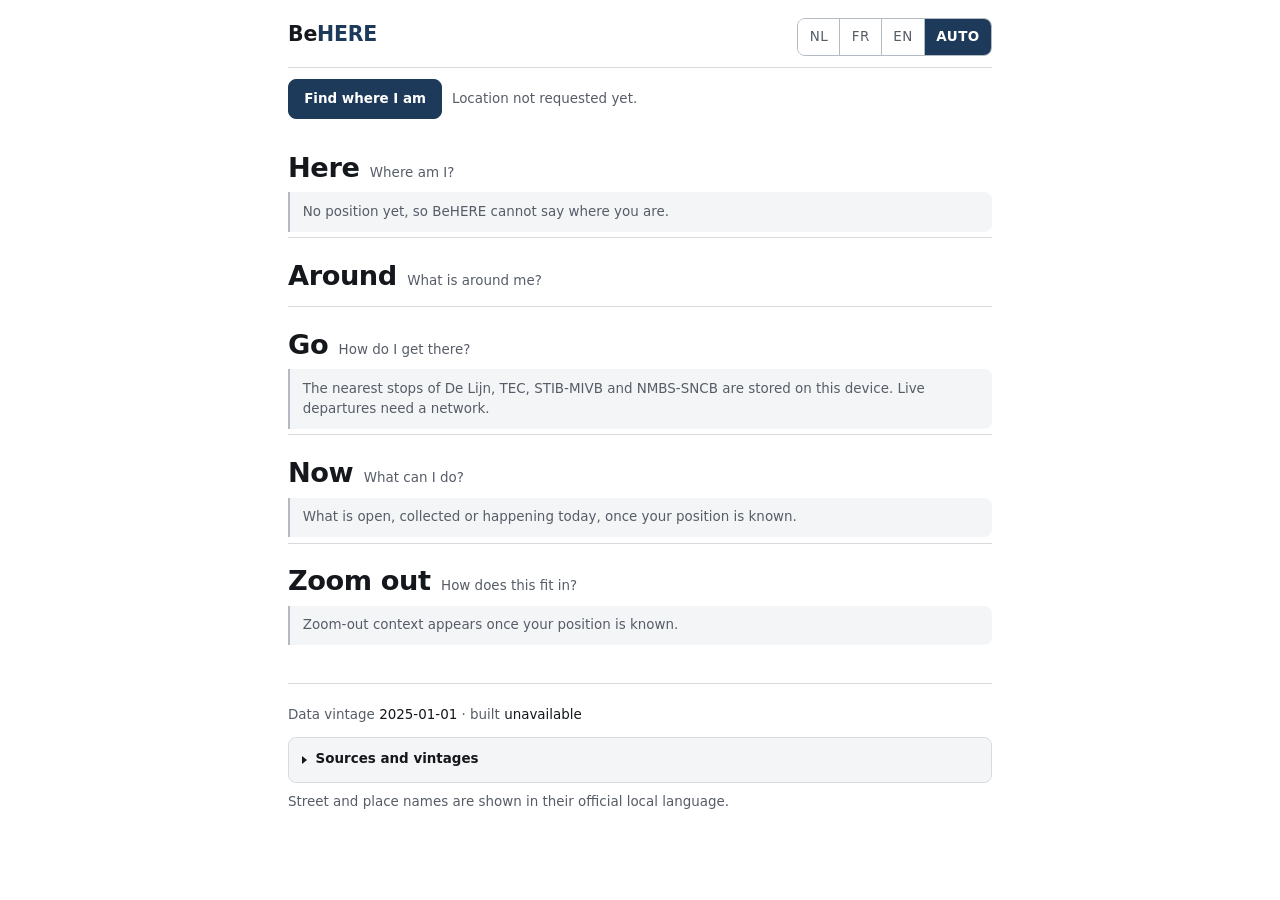
==== web/index.html @ 7c738861 "BeHERE: location-first Belgian civic and tourist PWA Static PWA for GitHub Pages at /behere/. No bac" ====
<!doctype html>
<html lang="en" data-app="behere">
<head>
<meta charset="utf-8">
<meta name="viewport" content="width=device-width,initial-scale=1,viewport-fit=cover">
<title>BeHERE</title>
<meta name="description" content="Where you are standing in Belgium: address, neighbourhood, transit and what is open now. Works offline.">

<!-- PWA head tags, from the static-pwa-ghpages template. Every path here is
     RELATIVE: the site is a project page served under /behere/, so a single
     leading slash would 404. -->

<!-- Content-Security-Policy. GitHub Pages cannot set HTTP headers, so this meta
     tag is the ONLY CSP this app will ever have. connect-src lists exactly the
     nine runtime hosts of PLAN section 3.1 / CONTRACT section 10.0 and nothing
     more; anything not on that list cannot be called, by construction.
     Note: frame-ancestors, sandbox and report-to are header-only and are
     silently ignored in a meta tag, so clickjacking protection is a known and
     accepted gap on Pages (closing it needs a fronting CDN).
     script-src is 'self' with no 'unsafe-inline', which is why the service
     worker registration lives in app/sw-register.js instead of inline here. -->
<meta http-equiv="Content-Security-Policy"
      content="default-src 'self';
               connect-src 'self'
                 https://api-management-discovery-production.azure-api.net
                 https://api.irail.be
                 https://opendata-api.statbel.fgov.be
                 https://geoservices.wallonie.be
                 https://geo.onroerenderfgoed.be
                 https://www.odwb.be
                 https://data.stad.gent
                 https://opendata.brussels.be
                 https://catalog.datastore.brussels;
               img-src 'self' data:;
               style-src 'self' 'unsafe-inline';
               script-src 'self';
               base-uri 'none';
               object-src 'none';
               form-action 'none'">

<meta name="theme-color" content="#0f1216" media="(prefers-color-scheme: dark)">
<meta name="theme-color" content="#1d3a5a">
<link rel="manifest" href="manifest.webmanifest">
<link rel="icon" href="favicon-32.png" sizes="32x32" type="image/png">
<link rel="apple-touch-icon" href="icons/apple-touch-icon.png">
<meta name="apple-mobile-web-app-capable" content="yes">
<meta name="apple-mobile-web-app-status-bar-style" content="default">
<meta name="apple-mobile-web-app-title" content="BeHERE">

<link rel="stylesheet" href="app/app.css">
<script src="app/sw-register.js" defer></script>
<script type="module" src="app/main.js"></script>
</head>

<body>

<!-- ============================================================= header -->
<header class="app-bar">
  <h1>Be<b>HERE</b></h1>
  <div class="langs" role="group" aria-label="Language">
    <button type="button" data-lang="nl" aria-pressed="false">nl</button>
    <button type="button" data-lang="fr" aria-pressed="false">fr</button>
    <button type="button" data-lang="en" aria-pressed="false">en</button>
    <button type="button" data-lang="auto" aria-pressed="true">auto</button>
  </div>
</header>

<div class="status">
  <button type="button" class="btn" id="locate" data-i18n="locate.action">Find where I am</button>
  <p id="locate-status" role="status" aria-live="polite" data-i18n="locate.idle">
    Location not requested yet.
  </p>
</div>

<p class="offline-bar" id="offline-bar" hidden data-i18n="offline.bar">
  You are offline. Everything below comes from what is stored on this device.
</p>

<p class="ios-hint" id="ios-hint" hidden data-i18n="install.ios">
  To install BeHERE on this iPhone or iPad: Share, then Add to Home Screen.
</p>

<!--
  ================================================================= bands

  FOUR BANDS STACKED ON ONE SCREEN, then a zoom-out section. No tabs, no
  dashboard, no routing (PLAN section 6, "Screen model").

  DOM CONTRACT between this shell and the band modules:

    section.band#band-<id>       [data-band] [data-state=idle|locating|ready|
                                 partial|empty|denied|error]
      header > h2#h-<id>         the band title, data-i18n="band.<id>"
      p.band-status              the question the band answers, then its status
      div.band-body              [data-role="body"] THE MOUNT POINT. The band
                                 module owns everything inside it and clears it
                                 on its first paint.
      p.src                      [data-role="src"] source and vintage line,
                                 written by main.js from web/data/meta.json
                                 via ctx.setSources() (acceptance test 8).

  A band module is mounted as mount(bodyEl, ctx) and refreshed as update(ctx).

  The copy already inside each .band-body is a PLACEHOLDER: it survives until
  that band's module paints over it, and it stays for good if the module is not
  in this build. That is why it is written out in full rather than left empty.
  First paint is never blank, and a band with no module still reads as a
  deliberate, styled panel instead of a hole in the page.
-->

<main>

  <!-- ------------------------------------------------------------ HERE -->
  <section class="band" id="band-here" data-band="here" data-state="idle"
           aria-labelledby="h-here">
    <header>
      <h2 id="h-here" data-i18n="band.here">Here</h2>
      <p class="band-status" data-i18n="band.here.q">Where am I?</p>
    </header>
    <div class="band-body" data-role="body">
      <p class="quiet" data-i18n="empty.here.idle">
        Waiting for your location. Nothing is sent anywhere: the addresses,
        neighbourhoods and municipalities of the seven pilot cities are already
        stored on this device.
      </p>
    </div>
    <p class="src" data-role="src" hidden></p>
  </section>

  <!-- ---------------------------------------------------------- AROUND -->
  <section class="band" id="band-around" data-band="around" data-state="idle"
           aria-labelledby="h-around">
    <header>
      <h2 id="h-around" data-i18n="band.around">Around</h2>
      <p class="band-status" data-i18n="band.around.q">What is around me?</p>
    </header>
    <div class="band-body" data-role="body">
      <p class="quiet" data-i18n="empty.around.idle">
        Heritage, tourism, parks, markets, recycling and charging points appear
        here, sorted by real distance, once your position is known.
      </p>
    </div>
    <p class="src" data-role="src" hidden></p>
  </section>

  <!-- -------------------------------------------------------------- GO -->
  <section class="band" id="band-go" data-band="go" data-state="idle"
           aria-labelledby="h-go">
    <header>
      <h2 id="h-go" data-i18n="band.go">Go</h2>
      <p class="band-status" data-i18n="band.go.q">How do I get there?</p>
    </header>
    <div class="band-body" data-role="body">
      <p class="quiet" data-i18n="empty.go.idle">
        The nearest stops of De Lijn, TEC, STIB-MIVB and NMBS-SNCB are stored on
        this device. Live departures need a network.
      </p>
    </div>
    <p class="src" data-role="src" hidden></p>
  </section>

  <!-- ------------------------------------------------------------- NOW -->
  <section class="band" id="band-now" data-band="now" data-state="idle"
           aria-labelledby="h-now">
    <header>
      <h2 id="h-now" data-i18n="band.now">Now</h2>
      <p class="band-status" data-i18n="band.now.q">What can I do?</p>
    </header>
    <div class="band-body" data-role="body">
      <p class="quiet" data-i18n="empty.now.idle">
        What is open, collected or happening today, once your position is known.
      </p>
    </div>
    <p class="src" data-role="src" hidden></p>
  </section>

  <!-- ------------------------------------------------------------- ZOOM
       Province and country context. Deliberately NOT a comparator: no league
       table, no ranking, no "your town versus theirs" (PLAN section 1).
       Keys on nuts3 from <nis>/meta.json, never on the municipality NIS,
       because no Statbel HVD table reaches municipality level (CONTRACT 10.3).
  -->
  <section class="band" id="band-zoom" data-band="zoom" data-state="idle"
           aria-labelledby="h-zoom">
    <header>
      <h2 id="h-zoom" data-i18n="band.zoomout">Zoom out</h2>
      <p class="band-status" data-i18n="band.zoomout.q">How does this fit in?</p>
    </header>
    <div class="band-body" data-role="body">
      <p class="quiet" data-i18n="empty.zoomout.idle">
        Context for the arrondissement and for Belgium appears here. It is
        context, never a ranking.
      </p>
    </div>
    <p class="src" data-role="src" hidden></p>
  </section>

</main>

<!-- ============================================================= footer -->
<footer class="app-foot">
  <!-- Two labelled values rather than one sentence with punctuation baked into
       the strings: "…, built" cannot be translated without also translating
       the comma, and the three languages do not put it in the same place. -->
  <p>
    <span data-i18n="foot.vintage">Data vintage</span>
    <time class="vintage" id="foot-vintage" datetime="2025-01-01">2025-01-01</time>
    ·
    <span data-i18n="foot.built">built</span>
    <span class="vintage" id="foot-built">—</span>
  </p>

  <!-- What is actually stored on this device. sw.js precaches the seven cities
       at install; this line is the honest report of whether that finished, so
       the app never promises an offline capability it does not have (PLAN
       section 11, "a cold start must work with no cache"). Hidden until the
       worker has answered, because a wrong claim is worse than no claim. -->
  <p class="quiet" id="offline-stored" hidden></p>

  <details id="sources">
    <summary>
      <span data-i18n="action.sources">Sources and vintages</span>
      <span class="count" id="sources-count"></span>
    </summary>
    <div class="disclosure-body">
      <ul id="sources-list">
        <li class="quiet" data-i18n="empty.sources">
          The source list loads with the data manifest.
        </li>
      </ul>
    </div>
  </details>

  <p class="endonym" data-i18n="flag.endonym">
    Street and place names are shown in their official local language.
  </p>
</footer>

</body>
</html>
---- web/app/app.css ----
/* BeHERE — the whole stylesheet.
 *
 * Restrained and system-native by instruction: the system font stack, no web
 * fonts, no icon font, no CDN, no framework, and no animation beyond the
 * disclosure triangle. Narrow phone first; the single breakpoint only widens
 * the measure.
 *
 * THE LOAD-BEARING IDEA
 * A city that publishes almost nothing must read as CALM, not broken.
 * Ottignies-Louvain-la-Neuve ships zero local datasets, and it is in the pilot
 * set precisely for that reason. So an absent layer is never an error state:
 * `.quiet` gets no red, no warning glyph, no dashed "missing" border. It gets
 * quiet prose on a plain tint, sized like a footnote, and it names what is not
 * published. The only colour that leaves the neutral palette is the amber of
 * `.asof` and `.offline-bar`, which mark data that is real but old. "Old" and
 * "absent" are different claims and the app must never blur them.
 *
 * VOCABULARY
 * The band modules render their own markup into their band body and emit a
 * fixed set of class names. This file styles that set. The modules own the
 * markup; the shell owns every pixel of style, and no module sets an inline
 * style attribute. Section 4 is that shared vocabulary.
 */

/* ================================================================ tokens */

:root {
  color-scheme: light dark;

  --bg: #ffffff;
  --surface: #f4f5f7;
  --surface-2: #eceef1;
  --ink: #14181d;
  --muted: #565d67;          /* 6.6:1 on --bg */
  --line: #d7dbe0;
  --line-strong: #b4bac2;
  --accent: #1d3a5a;         /* also manifest theme_color and the icon field */
  --accent-ink: #ffffff;
  --accent-weak: #e7edf5;
  --stale: #6b5a12;          /* "as of" and last-known. Never red. */
  --stale-bg: #fbf5e0;

  --radius: 8px;
  --measure: 44rem;

  --step--1: clamp(0.78rem, 0.76rem + 0.1vw, 0.84rem);
  --step-0: clamp(0.95rem, 0.92rem + 0.15vw, 1.03rem);
  --step-1: clamp(1.1rem, 1.04rem + 0.3vw, 1.28rem);
  --step-2: clamp(1.35rem, 1.22rem + 0.6vw, 1.7rem);
}

@media (prefers-color-scheme: dark) {
  :root {
    --bg: #0f1216;
    --surface: #171b21;
    --surface-2: #1e242c;
    --ink: #e7eaee;
    --muted: #a4adb8;        /* 7.4:1 on --bg */
    --line: #272d36;
    --line-strong: #3a424d;
    --accent: #7fa9d9;
    --accent-ink: #0f1216;
    --accent-weak: #182535;
    --stale: #d9c675;
    --stale-bg: #221f12;
  }
}

/* ================================================================== base */

*,
*::before,
*::after { box-sizing: border-box; }

html { -webkit-text-size-adjust: 100%; }

body {
  margin: 0;
  padding: 0 1rem 4rem;
  background: var(--bg);
  color: var(--ink);
  font-family: system-ui, -apple-system, "Segoe UI", Roboto, "Helvetica Neue",
               Arial, "Noto Sans", sans-serif;
  font-size: var(--step-0);
  line-height: 1.5;
  -webkit-font-smoothing: antialiased;
}

body > * {
  max-width: var(--measure);
  margin-inline: auto;
}

h1, h2, h3, h4 {
  line-height: 1.2;
  font-weight: 600;
  margin: 0;
}

p { margin: 0.4em 0; }

ul, ol, dl, dd { margin: 0; padding: 0; }

a {
  color: inherit;
  text-underline-offset: 0.18em;
  text-decoration-thickness: 1px;
}

a:hover { text-decoration-thickness: 2px; }

:focus-visible {
  outline: 2px solid var(--accent);
  outline-offset: 2px;
  border-radius: 3px;
}

abbr[title] { text-decoration: none; cursor: help; }

/* ================================================================ header */

.app-bar {
  display: flex;
  flex-wrap: wrap;
  align-items: baseline;
  gap: 0.5rem 0.9rem;
  padding: 1.1rem 0 0.7rem;
  border-bottom: 1px solid var(--line);
}

.app-bar h1 {
  font-size: var(--step-1);
  letter-spacing: -0.01em;
  margin-right: auto;
}

.app-bar h1 b { font-weight: 600; color: var(--accent); }

/* Language switcher: four flat buttons. NL, FR, EN and auto. DE is never
   offered here; it exists in the label resolver only. */
.langs {
  display: flex;
  border: 1px solid var(--line-strong);
  border-radius: var(--radius);
  overflow: hidden;
}

.langs button {
  min-height: 2.25rem;
  padding: 0 0.7rem;
  border: 0;
  border-left: 1px solid var(--line-strong);
  background: var(--bg);
  color: var(--muted);
  font: inherit;
  font-size: var(--step--1);
  text-transform: uppercase;
  letter-spacing: 0.04em;
  cursor: pointer;
}

.langs button:first-child { border-left: 0; }

.langs button[aria-pressed="true"] {
  background: var(--accent);
  color: var(--accent-ink);
  font-weight: 600;
}

/* ================================================================ status */

.status {
  display: flex;
  flex-wrap: wrap;
  align-items: center;
  gap: 0.6rem;
  padding: 0.7rem 0;
  font-size: var(--step--1);
  color: var(--muted);
}

.status p { margin: 0; }

.btn {
  min-height: 2.5rem;
  padding: 0 0.95rem;
  border: 1px solid var(--accent);
  border-radius: var(--radius);
  background: var(--accent);
  color: var(--accent-ink);
  font: inherit;
  font-size: var(--step--1);
  font-weight: 600;
  cursor: pointer;
}

.btn[disabled] { opacity: 0.55; cursor: default; }

.btn.secondary {
  background: transparent;
  color: var(--ink);
  border-color: var(--line-strong);
  font-weight: 500;
}

/* ================================================ 4. BAND VOCABULARY */

/* --- the band ---------------------------------------------------------- */

.band {
  display: block;
  padding: 1.35rem 0 0.35rem;
  border-top: 1px solid var(--line);
}

main > .band:first-child { border-top: 0; }

.band > header {
  display: flex;
  flex-wrap: wrap;
  align-items: baseline;
  gap: 0.3rem 0.65rem;
  margin-bottom: 0.5rem;
}

.band > header h2 {
  font-size: var(--step-2);
  letter-spacing: -0.015em;
}

/* The question the band answers, and later whatever it is doing. Same slot,
   because they are the same thing: what this band is giving you right now. */
.band-status {
  margin: 0;
  color: var(--muted);
  font-size: var(--step--1);
}

/* While a fix is resolving, dim the previous answer rather than clearing it.
   An old answer with a hint of motion beats an empty screen. */
.band[data-state="locating"] .band-body { opacity: 0.6; }

.band-body { display: block; }

/* --- the answer -------------------------------------------------------- */

/* The largest string in the band, and usually the only reason the app was
   opened: the street, the municipality, the next departure. */
.answer {
  margin: 0.15rem 0 0;
  font-size: var(--step-1);
  font-weight: 600;
  letter-spacing: -0.01em;
}

.house {
  font-variant-numeric: tabular-nums;
  margin-left: 0.1em;
}

/* A name in its own language, carrying a lang attribute. Never restyled by
   language: a Dutch street name is not a foreign word on a Dutch street. */
.name { }

.name[data-state="pending"] { color: var(--muted); }

/* Codes are data, not prose: tabular, monospace, recessed, never bold. */
.code {
  font-family: ui-monospace, SFMono-Regular, Menlo, Consolas, monospace;
  font-size: 0.92em;
  font-variant-numeric: tabular-nums;
  color: var(--muted);
}

.measure {
  font-variant-numeric: tabular-nums;
  color: var(--muted);
}

.sub {
  color: var(--muted);
  font-size: var(--step--1);
}

.sub .code { font-size: 0.95em; }

/* Key/value facts: sector, postcode, NIS, district, province, region. */
.facts {
  margin: 0.6rem 0 0;
  display: grid;
  grid-template-columns: minmax(6.5rem, auto) 1fr;
  gap: 0.25rem 0.9rem;
  font-size: var(--step--1);
}

.facts dt { color: var(--muted); }
.facts dd { margin: 0; min-width: 0; }

/* A list of things around you: stops, POI, opportunities. Label left, distance
   or time right, hairline between. */
.rows { list-style: none; margin: 0.5rem 0 0; }

.rows li {
  display: flex;
  align-items: baseline;
  gap: 0.75rem;
  padding: 0.5rem 0;
  border-top: 1px solid var(--line);
}

.rows li:first-child { border-top: 0; }
.rows .name { flex: 1 1 auto; min-width: 0; }

.rows .meta {
  flex: 0 0 auto;
  font-variant-numeric: tabular-nums;
  color: var(--muted);
  font-size: var(--step--1);
}

/* A live number, as opposed to a scheduled one. The single accent in a band. */
.rows .meta.live { color: var(--accent); font-weight: 600; }

/* --- the calm empty state --------------------------------------------- */

/* THE IMPORTANT ONE. Used for a layer that publishes nothing, for a band whose
   module is not in this build, and for a caveat. All three are ordinary
   outcomes, so all three look the same and none of them looks like a fault. */
.quiet {
  margin: 0.5rem 0 0;
  padding: 0.6rem 0.8rem;
  border-left: 2px solid var(--line-strong);
  border-radius: 0 var(--radius) var(--radius) 0;
  background: var(--surface);
  color: var(--muted);
  font-size: var(--step--1);
}

.quiet strong { color: var(--ink); font-weight: 600; }

.band[data-state="empty"] > header h2,
.band[data-state="error"] > header h2 { color: var(--muted); }

/* --- honesty about age and language ------------------------------------ */

/* Real data, but old: cached departures, last-known statistics. Amber, never
   red, and it always carries a date. */
.asof {
  margin: 0.5rem 0 0;
  padding: 0.55rem 0.8rem;
  border-left: 2px solid var(--stale);
  border-radius: 0 var(--radius) var(--radius) 0;
  background: var(--stale-bg);
  color: var(--stale);
  font-size: var(--step--1);
}

/* One note per panel: street and place names are in their official local
   language. Never one marker per street (CONTRACT 9.3): in English every one
   of Ghent's 2,637 street names falls back, and 2,637 markers would be the app
   complaining about its own policy. */
.endonym {
  margin: 0.6rem 0 0;
  color: var(--muted);
  font-size: var(--step--1);
}

/* The inline marker, only for munty, cat and ui. */
.untranslated {
  font-size: 0.7em;
  vertical-align: super;
  color: var(--muted);
  margin-left: 0.15em;
  cursor: help;
}

/* Acceptance test 8: every layer shows its source and its vintage date. */
.src {
  margin: 0.6rem 0 0;
  color: var(--muted);
  font-size: var(--step--1);
}

.src::before {
  content: "";
  display: block;
  width: 1.6rem;
  border-top: 1px solid var(--line);
  margin-bottom: 0.35rem;
}

.vintage {
  font-variant-numeric: tabular-nums;
  white-space: nowrap;
}

/* --- zoom out ---------------------------------------------------------- */

/* Province and country context. Not a comparator: no ranking, no league table,
   no "your town versus theirs" (PLAN section 1, non-goals). */
.stats {
  display: grid;
  grid-template-columns: repeat(auto-fit, minmax(8.5rem, 1fr));
  gap: 0.6rem;
  margin: 0.6rem 0 0;
  list-style: none;
}

.stats li {
  padding: 0.6rem 0.7rem;
  background: var(--surface);
  border-radius: var(--radius);
}

.stats .v {
  display: block;
  font-size: var(--step-1);
  font-weight: 600;
  font-variant-numeric: tabular-nums;
}

.stats .k { display: block; color: var(--muted); font-size: var(--step--1); }

/* A figure the vintage guard refused. It carries no .v on purpose: an em dash
   in the number slot reads as a rendering failure, while a label plus the
   reason reads as the deliberate refusal it is (PLAN acceptance test 3). */
.stats .stat--withheld {
  background: none;
  border: 1px dashed var(--line);
}

/* ============================================================ disclosure */

/* The only motion in the app: a triangle rotating 90 degrees. */
details {
  margin-top: 0.7rem;
  border: 1px solid var(--line);
  border-radius: var(--radius);
  background: var(--surface);
}

details > summary {
  list-style: none;
  display: flex;
  align-items: center;
  gap: 0.55rem;
  min-height: 2.75rem;
  padding: 0.5rem 0.8rem;
  cursor: pointer;
  font-size: var(--step--1);
  font-weight: 600;
  color: var(--ink);
}

details > summary::-webkit-details-marker { display: none; }

details > summary::before {
  content: "";
  flex: 0 0 auto;
  width: 0;
  height: 0;
  border-left: 5px solid currentColor;
  border-top: 4px solid transparent;
  border-bottom: 4px solid transparent;
  transition: transform 140ms ease;
  transform-origin: 25% 50%;
}

details[open] > summary::before { transform: rotate(90deg); }

details > summary .count {
  margin-left: auto;
  font-weight: 400;
  color: var(--muted);
  font-variant-numeric: tabular-nums;
}

.disclosure-body {
  padding: 0.7rem 0.8rem 0.8rem;
  border-top: 1px solid var(--line);
}

/* A disclosure holding a plain list, e.g. the source list or the count of
   addresses here that belong to a municipality this release does not ship. */
.disclosure-body ul { list-style: none; }
.disclosure-body li { padding: 0.3rem 0; }
.disclosure-body .quiet { margin-top: 0; }

@media (prefers-reduced-motion: reduce) {
  details > summary::before { transition: none; }
}

/* ============================================== 5. THE AROUND BAND */

/* around.js renders one <details> layer per source, each with its own source
   line and its own honest copy when it publishes nothing here. The four layer
   states are the whole point of this band: only `--failed` is a fault. */

/* Mounted inside the shell this is a <div> with no heading of its own, because
   section.band#band-around already carries the <h2>. Mounted alone it is a
   <section> and draws its own. One rule set serves both. */
.around { display: block; }
.around__title { margin: 0; font-size: var(--step-1); }

.around__head { display: flex; flex-wrap: wrap; align-items: baseline; gap: 0.3rem 0.6rem; }
.around__radius,
.around__status { margin: 0; color: var(--muted); font-size: var(--step--1); }
.around__layers { display: block; }
.around__note { margin: 0.7rem 0 0; color: var(--muted); font-size: var(--step--1); }

/* One <details> per source. The `details` rules in section 4 already give it a
   border and a marker; this only spaces the stack. */
.around-layer { margin-top: 0.45rem; }
.around-layer:first-child { margin-top: 0.2rem; }

.around-layer__summary { display: flex; align-items: center; gap: 0.55rem; }
.around-layer__name { font-weight: 600; }

.around-layer__count {
  margin-left: auto;
  font-weight: 400;
  font-variant-numeric: tabular-nums;
  color: var(--muted);
}

.around-layer__body { padding: 0.7rem 0.8rem 0.8rem; border-top: 1px solid var(--line); }

/* Published nothing here, or out of scope for this region by design. Both are
   correct answers, so both stay quiet and neither is opened by default. */
.around-layer--empty,
.around-layer--absent { background: none; }

.around-layer--empty > .around-layer__summary,
.around-layer--absent > .around-layer__summary { color: var(--muted); font-weight: 500; }

/* Could not be reached. Still not red: it is a caveat about the network, and
   the copy says which source and how old the fallback is. */
.around-layer--failed > .around-layer__summary { color: var(--stale); }

.around-layer__missing,
.around-layer__note {
  margin: 0 0 0.2rem;
  color: var(--muted);
  font-size: var(--step--1);
}

.around-list { list-style: none; margin: 0; }

/* Distance first, right-aligned and tabular, so the eye runs down one column
   of numbers in a list that is already sorted by that number. */
.around-item {
  display: flex;
  align-items: baseline;
  gap: 0.75rem;
  padding: 0.45rem 0;
  border-top: 1px solid var(--line);
}

.around-item:first-child { border-top: 0; }

.around-item__dist {
  flex: 0 0 4.25rem;
  text-align: right;
  font-variant-numeric: tabular-nums;
  color: var(--muted);
  font-size: var(--step--1);
}

.around-item__body { flex: 1 1 auto; min-width: 0; }
.around-item__name { font-weight: 500; }
.around-item__link { color: var(--accent); }

.around-item__cat,
.around-item__detail {
  display: block;
  color: var(--muted);
  font-size: var(--step--1);
}

/* "You are inside this": a heritage polygon or a protected zone containing the
   user. The one place the band earns an accent. */
.around-item__here {
  color: var(--accent);
  font-weight: 600;
  font-size: var(--step--1);
}

.around-src__name { font-weight: 500; }

.around-src {
  margin: 0.5rem 0 0;
  color: var(--muted);
  font-size: var(--step--1);
}

.around-src__vintage { font-variant-numeric: tabular-nums; white-space: nowrap; }

.around-flag {
  font-size: 0.7em;
  vertical-align: super;
  color: var(--muted);
  margin-left: 0.15em;
  cursor: help;
}

/* Brussels regional catalogue: discovery only, licence unverified, and NOT
   distance-sorted. Visually separated so it cannot be mistaken for a
   distance-ranked result list. */
.around-catalogue { margin-top: 0.7rem; padding-top: 0.6rem; border-top: 1px dashed var(--line); }
.around-catalogue__lead { margin: 0 0 0.3rem; color: var(--muted); font-size: var(--step--1); }
.around-catalogue__list { list-style: none; }
.around-catalogue__item { padding: 0.3rem 0; font-size: var(--step--1); }
.around-catalogue__name { font-weight: 500; }
.around-catalogue__date { color: var(--muted); font-variant-numeric: tabular-nums; }

/* ================================================== 6. THE GO BAND */

/* go.js groups platforms under their parent station, then lists departures.
   Times are the whole content, so every number is tabular and the live/
   scheduled distinction is carried by weight and colour, never by an icon. */

.go-stops { list-style: none; margin: 0.5rem 0 0; }

.go-stop { padding: 0.6rem 0; border-top: 1px solid var(--line); }
.go-stop:first-child { border-top: 0; }

.go-stop-head { display: flex; align-items: baseline; gap: 0.6rem; }
.go-name { font-weight: 600; flex: 1 1 auto; min-width: 0; }

.go-op {
  flex: 0 0 auto;
  font-size: var(--step--1);
  color: var(--muted);
  text-transform: uppercase;
  letter-spacing: 0.04em;
}

.go-dist {
  flex: 0 0 auto;
  font-variant-numeric: tabular-nums;
  color: var(--muted);
  font-size: var(--step--1);
}

.go-platforms { list-style: none; margin: 0.25rem 0 0; }
.go-platform { padding: 0.15rem 0; font-size: var(--step--1); color: var(--muted); }

.go-deps-wrap { margin-top: 0.35rem; }
.go-deps { list-style: none; margin: 0; }

.go-dep {
  display: flex;
  align-items: baseline;
  gap: 0.6rem;
  padding: 0.3rem 0;
  font-size: var(--step--1);
}

.go-line {
  flex: 0 0 auto;
  min-width: 2.4rem;
  padding: 0.05rem 0.35rem;
  background: var(--surface-2);
  border-radius: 4px;
  text-align: center;
  font-weight: 600;
  font-variant-numeric: tabular-nums;
}

.go-dest { flex: 1 1 auto; min-width: 0; }
.go-time { flex: 0 0 auto; font-variant-numeric: tabular-nums; font-weight: 600; }
.go-rel { flex: 0 0 auto; font-variant-numeric: tabular-nums; color: var(--muted); }

/* A real-time delay. The single accent in the band, because it is the one
   number that is not on the printed timetable. */
.go-delay { flex: 0 0 auto; color: var(--accent); font-weight: 600; font-variant-numeric: tabular-nums; }

/* Cancelled: struck through and recessed. No red, no icon; the strike is
   unambiguous and survives a colour-blind reader and a greyscale screen. */
.go-cancelled { text-decoration: line-through; color: var(--muted); }

/* Timetable shown because live departures could not be reached, with its date.
   Same amber as every other "real but old" statement in the app. */
.go-asof {
  margin: 0.4rem 0 0;
  padding: 0.5rem 0.7rem;
  border-left: 2px solid var(--stale);
  border-radius: 0 var(--radius) var(--radius) 0;
  background: var(--stale-bg);
  color: var(--stale);
  font-size: var(--step--1);
}

.go-alerts { list-style: none; margin: 0.5rem 0 0; }

.go-alert {
  margin-top: 0.35rem;
  padding: 0.5rem 0.7rem;
  border: 1px solid var(--line);
  border-radius: var(--radius);
  background: var(--surface);
  font-size: var(--step--1);
}

.go-alert-head { font-weight: 600; }
.go-alert-body { margin: 0.2rem 0 0; color: var(--muted); }

.go-note { margin: 0.5rem 0 0; color: var(--muted); font-size: var(--step--1); }

.go-src { margin: 0.6rem 0 0; color: var(--muted); font-size: var(--step--1); }

/* ================================================= 7. THE NOW BAND */

/* now.js groups by kind (markets, waste collection, this weekend) and each
   group states its own availability. Every state lives on data-*, not on a
   modifier class, so the rules below key on the attribute.

   The one colour decision worth stating: `unknown` is NOT a warning. A source
   that publishes "Samedi / 9h - 17h" as prose rather than OSM syntax has not
   failed, and the band refuses to guess an open/closed answer from it. It gets
   the muted ink of a plain fact, and only genuinely stale data gets --stale. */

.now-group { display: block; margin-top: 0.9rem; }
.now-group:first-child { margin-top: 0.2rem; }

.now-group-head {
  margin: 0 0 0.35rem;
  font-size: var(--step-0);
  font-weight: 600;
  letter-spacing: 0.01em;
}

.now-items { list-style: none; margin: 0; }

.now-item {
  display: flex;
  flex-wrap: wrap;
  align-items: baseline;
  gap: 0.2rem 0.6rem;
  padding: 0.45rem 0;
  border-top: 1px solid var(--line);
}
.now-item:first-child { border-top: 0; }

.now-when {
  flex: 0 0 auto;
  min-width: 5.5rem;
  font-variant-numeric: tabular-nums;
  font-weight: 600;
}

.now-what { flex: 1 1 12rem; min-width: 0; }

.now-where,
.now-frac {
  flex: 0 0 auto;
  color: var(--muted);
  font-size: var(--step--1);
}

/* Open, closed, or honestly unknown. */
.now-open {
  flex: 0 0 auto;
  padding: 0.05rem 0.4rem;
  border: 1px solid var(--line-strong);
  border-radius: 999px;
  font-size: var(--step--1);
  line-height: 1.5;
  white-space: nowrap;
}
.now-open[data-open="open"] {
  border-color: var(--accent);
  background: var(--accent-weak);
  color: var(--accent);
}
.now-open[data-open="closed"] { color: var(--muted); }
.now-open[data-open="unknown"] { border-style: dashed; color: var(--muted); }

/* "about", used where a rule was only partly readable. */
.now-approx { color: var(--muted); font-size: var(--step--1); }

/* The source's own words, kept verbatim, because they are the evidence for
   whatever the line above claims. Never translated, never reformatted. */
.now-raw {
  display: block;
  flex: 1 1 100%;
  margin: 0.15rem 0 0;
  color: var(--muted);
  font-size: var(--step--1);
  font-style: italic;
}

.now-note { margin: 0.35rem 0 0; }

.now-asof {
  margin: 0.5rem 0 0;
  color: var(--stale);
  font-size: var(--step--1);
}

.now-src { margin: 0.6rem 0 0; color: var(--muted); font-size: var(--step--1); }

/* A whole band that could not be answered still reads as a deliberate panel. */
.band[data-band="now"][data-state="empty"] .now-group-head { color: var(--muted); }

/* ================================================================ notices */

.offline-bar {
  margin-top: 0.6rem;
  padding: 0.55rem 0.8rem;
  border-radius: var(--radius);
  background: var(--stale-bg);
  color: var(--stale);
  font-size: var(--step--1);
}

/* Notice box: the iOS install hint (Safari has no beforeinstallprompt, so a
   hint is the only install path there) and the service-worker update prompt. */
.notice,
.ios-hint {
  margin-top: 0.8rem;
  padding: 0.6rem 0.8rem;
  border: 1px solid var(--line);
  border-radius: var(--radius);
  background: var(--accent-weak);
  font-size: var(--step--1);
}

.notice {
  display: flex;
  flex-wrap: wrap;
  align-items: center;
  gap: 0.6rem;
}

.notice p { margin: 0; flex: 1 1 12rem; }

/* ================================================================= footer */

.app-foot {
  margin-top: 2rem;
  padding-top: 1rem;
  border-top: 1px solid var(--line);
  color: var(--muted);
  font-size: var(--step--1);
}

.app-foot .vintage { color: var(--ink); }
.app-foot .name { color: var(--ink); }
.app-foot ul { list-style: none; }
.app-foot li { padding: 0.3rem 0; }

/* ================================================================ utility */

[hidden] { display: none !important; }

.visually-hidden {
  position: absolute;
  width: 1px;
  height: 1px;
  margin: -1px;
  padding: 0;
  overflow: hidden;
  clip-path: inset(50%);
  white-space: nowrap;
}

/* =========================================================== wide screens */

@media (min-width: 46rem) {
  body { padding-inline: 2rem; }
  .facts { grid-template-columns: 10rem 1fr; }
}

/* ================================ offline.html and any standalone shell page */

.standalone {
  display: grid;
  place-items: center;
  min-height: 70vh;
}

.standalone .card { max-width: 30rem; }
.standalone h1 { font-size: var(--step-2); margin-bottom: 0.4rem; }
.standalone .answer { margin-top: 1.4rem; }
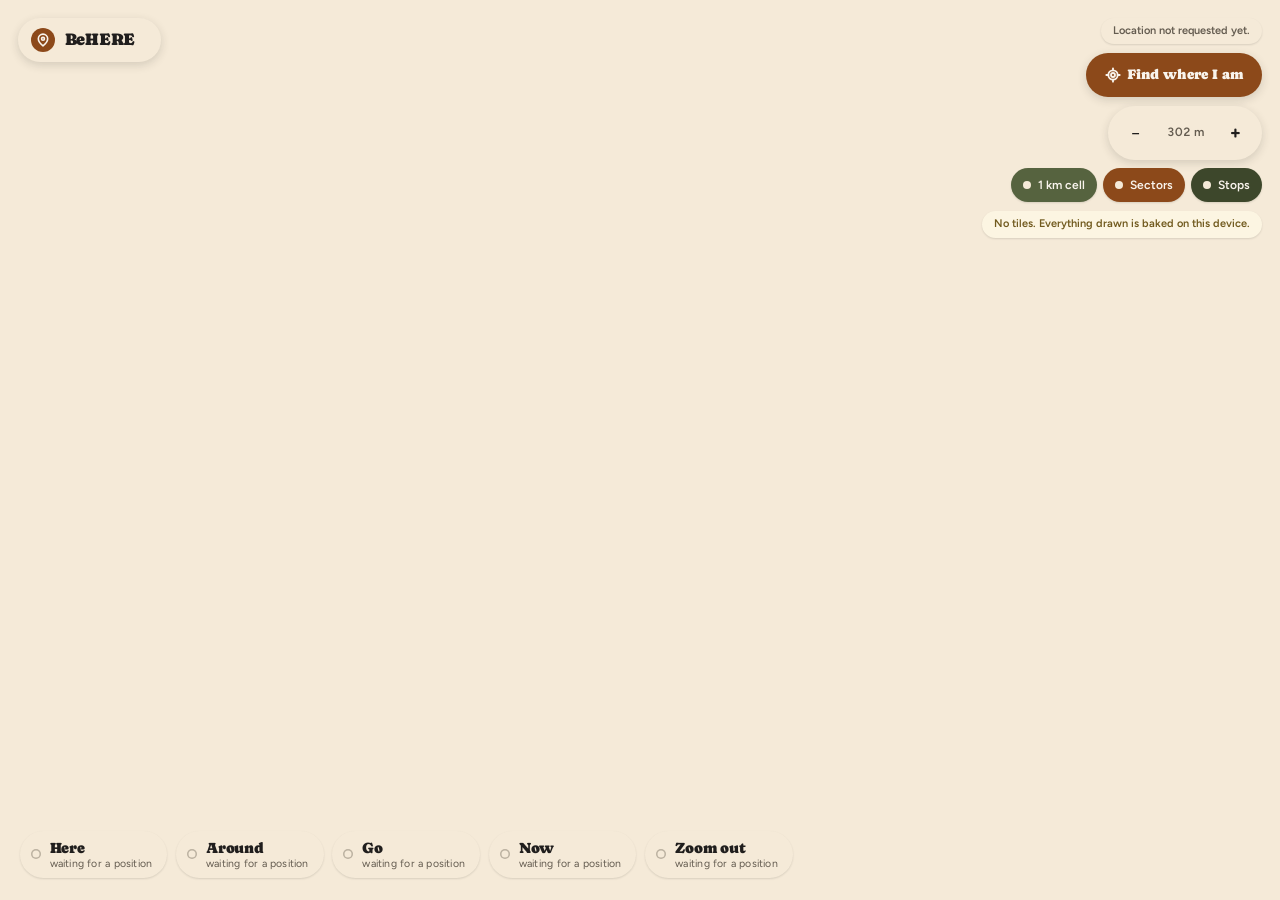
==== commit 916da119: "UI: map-first revamp on the Organic design system The app was five bands stacked down one scrolling " ====
--- a/web/index.html
+++ b/web/index.html
@@ -8,17 +8,58 @@
 
 <!-- PWA head tags, from the static-pwa-ghpages template. Every path here is
      RELATIVE: the site is a project page served under /behere/, so a single
-     leading slash would 404. -->
-
-<!-- Content-Security-Policy. GitHub Pages cannot set HTTP headers, so this meta
-     tag is the ONLY CSP this app will ever have. connect-src lists exactly the
-     nine runtime hosts of PLAN section 3.1 / CONTRACT section 10.0 and nothing
-     more; anything not on that list cannot be called, by construction.
+     leading slash would 404. That rule covers the two font preloads and the
+     stylesheet pair below as well as the icons. -->
+
+<!-- =========================================================== CSP =========
+
+     GitHub Pages cannot set HTTP headers, so this meta tag is the ONLY CSP
+     this app will ever have. It is written as an exact inventory of what the
+     code actually calls, checked in both directions:
+
+       connect-src  the nine runtime hosts of PLAN section 3.1 / CONTRACT 10.0,
+                    and nothing else. One host per fetching module:
+                      go.js     api-management-discovery-production.azure-api.net
+                                api.irail.be
+                      zoom.js   opendata-api.statbel.fgov.be
+                      around.js geoservices.wallonie.be
+                                geo.onroerenderfgoed.be
+                                catalog.datastore.brussels
+                      around.js data.stad.gent
+                      + now.js  www.odwb.be
+                                opendata.brussels.be
+                    Anything not on that list cannot be called, by construction.
+
+       img-src      'self' for the app's own PNG icons, plus exactly one
+                    third-party host: tile.openstreetmap.org, the OSM raster
+                    basemap (UI_SPEC 1.2). Tiles are <img> loads, never fetch(),
+                    which is why the host appears here and NOT in connect-src.
+                    Their attribution is visible on the page, they live in their
+                    own runtime-only service-worker cache, and they are never
+                    precached: bulk-downloading tiles breaches the OSM tile
+                    usage policy.
+                    `data:` was REMOVED: nothing in web/ uses a data URI. The
+                    icons are inline SVG built with createElementNS (icons.js),
+                    the PWA icons are real PNG files and no stylesheet carries a
+                    url(data:...). If one is ever added, add the scheme back
+                    here in the same commit or it will fail silently.
+
+       Two hosts appear in the source but need NO directive and are correctly
+       absent: www.openstreetmap.org is the attribution's <a href>, which is a
+       navigation and not a subresource, and github.com / jdelsoir.github.io
+       occur only inside go.js's IRAIL_CLIENT string, which is sent to iRail as
+       a query parameter and never requested.
+
+       font-src     deliberately absent. Caprasimo and Figtree are self-hosted
+                    woff2 under /behere/fonts/, so default-src 'self' already
+                    covers them. There is no font CDN anywhere in this app.
+
+     script-src is 'self' with no 'unsafe-inline', which is why the service
+     worker registration lives in app/sw-register.js instead of inline here.
+
      Note: frame-ancestors, sandbox and report-to are header-only and are
      silently ignored in a meta tag, so clickjacking protection is a known and
-     accepted gap on Pages (closing it needs a fronting CDN).
-     script-src is 'self' with no 'unsafe-inline', which is why the service
-     worker registration lives in app/sw-register.js instead of inline here. -->
+     accepted gap on Pages (closing it needs a fronting CDN). -->
 <meta http-equiv="Content-Security-Policy"
       content="default-src 'self';
                connect-src 'self'
@@ -31,15 +72,19 @@
                  https://data.stad.gent
                  https://opendata.brussels.be
                  https://catalog.datastore.brussels;
-               img-src 'self' data:;
+               img-src 'self' https://tile.openstreetmap.org;
                style-src 'self' 'unsafe-inline';
                script-src 'self';
                base-uri 'none';
                object-src 'none';
                form-action 'none'">
 
-<meta name="theme-color" content="#0f1216" media="(prefers-color-scheme: dark)">
-<meta name="theme-color" content="#1d3a5a">
+<!-- The Organic grounds: cream in light, the derived warm espresso in dark
+     (docs/DESIGN_TOKENS.md section 3). These must track --color-bg in
+     app/tokens.css or the browser chrome will not match the page. -->
+<meta name="theme-color" content="#241a0e" media="(prefers-color-scheme: dark)">
+<meta name="theme-color" content="#f5ead8">
+
 <link rel="manifest" href="manifest.webmanifest">
 <link rel="icon" href="favicon-32.png" sizes="32x32" type="image/png">
 <link rel="apple-touch-icon" href="icons/apple-touch-icon.png">
@@ -47,194 +92,396 @@
 <meta name="apple-mobile-web-app-status-bar-style" content="default">
 <meta name="apple-mobile-web-app-title" content="BeHERE">
 
+<!-- Self-hosted, OFL-1.1, vendored with their licence text in web/fonts/.
+     Only the two LATIN subsets are preloaded: the latin-ext twins are gated by
+     unicode-range and preloading them would add 12.6 kB of usually-unused
+     transfer to every cold start. crossorigin is required on a font preload
+     even same-origin, or the preload does not match the @font-face request. -->
+<link rel="preload" href="fonts/figtree-var-latin.woff2" as="font" type="font/woff2" crossorigin>
+<link rel="preload" href="fonts/caprasimo-400-latin.woff2" as="font" type="font/woff2" crossorigin>
+
+<!-- Three sheets, in this order, and the order is load-bearing:
+       tokens.css  the only place a colour, font, space, radius or shadow value
+                   is written down, plus the four self-hosted @font-face rules
+       app.css     the component layer, including the semantic --ink-* roles
+       map.css     the .map* selectors only. It reads app.css's semantic tokens
+                   through var() with a ramp-step fallback, so it renders
+                   correctly whether or not app.css got there first.
+     None of the three @imports anything, and none reaches a remote host. -->
+<link rel="stylesheet" href="app/tokens.css">
 <link rel="stylesheet" href="app/app.css">
+<link rel="stylesheet" href="app/map.css">
+
 <script src="app/sw-register.js" defer></script>
 <script type="module" src="app/main.js"></script>
 </head>
 
 <body>
 
-<!-- ============================================================= header -->
-<header class="app-bar">
-  <h1>Be<b>HERE</b></h1>
-  <div class="langs" role="group" aria-label="Language">
-    <button type="button" data-lang="nl" aria-pressed="false">nl</button>
-    <button type="button" data-lang="fr" aria-pressed="false">fr</button>
-    <button type="button" data-lang="en" aria-pressed="false">en</button>
-    <button type="button" data-lang="auto" aria-pressed="true">auto</button>
+<!-- Tab stop 1 (UI_SPEC 3.6). Visually hidden until :focus-visible.
+
+     It targets #dock, not #dock-panel. UI_SPEC names the panel, but the panel
+     carries `hidden` whenever no band is open, which is the state the page
+     boots in: a skip link whose target does not exist is a skip link that does
+     nothing, which is worse than no skip link at all. #dock is the <main>
+     landmark, it is always present, and the pills inside it are the bands. -->
+<a class="skip" href="#dock" data-i18n="skip.bands">Skip to the bands</a>
+
+<!--
+  ================================================================== THE MAP
+
+  Full-bleed, fixed, beneath everything, never scrolled (UI_SPEC 1).
+
+  #map ships aria-hidden="true" and NO tabindex, which is the right state for
+  the seconds before map.js loads and for the case where it never loads at all:
+  an empty box must not be announced or entered.
+
+  map.js then mounts with { keyboard: true } and takes over: it REMOVES
+  aria-hidden and makes #map a role="group" with exactly ONE tab stop, whose
+  aria-label names the keys (arrows pan, +/- zoom, Home recentres). One stop,
+  never 49: the markers stay role="presentation" spans inside aria-hidden
+  layers, and their keyboard equivalent is the Go band's ordered list. Tab is
+  never intercepted, so the map still cannot trap a keyboard, and everything it
+  draws is still text in a band (UI_SPEC 3.6).
+
+  It is deliberately EMPTY here. web/app/map.js builds all seven layers inside
+  it (.map-tiles, .map-veil, svg.map-vectors, .map-markers, .map-position) and
+  appends them in stacking order, so seeding them from this file would give the
+  page two of each. What index.html guarantees is only that the element EXISTS
+  and that it sits after the skip link: if the element is missing, map.js
+  inserts its own as the first child of <body>, which would put the map's tab
+  stop ahead of the skip link and make the skip link unreachable first.
+
+  With no map module at all this is an empty box over --color-bg, and every
+  question the map answers visually is still answered as text in a band.
+-->
+<div id="map" class="map" aria-hidden="true"></div>
+
+<!--
+  Attribution. ODbL requires it, so it is visible on every frame where a tile
+  has been drawn and it is never inside a collapsed disclosure. It sits OUTSIDE
+  #map on purpose: the link is a real tab stop and #map is aria-hidden.
+  The string is not an i18n key. Translating an attribution is how attributions
+  get lost.
+-->
+<p class="map-attrib" id="map-attrib" hidden>
+  <a href="https://www.openstreetmap.org/copyright" target="_blank" rel="noopener noreferrer">© OpenStreetMap contributors</a>
+</p>
+
+<!--
+  ========================================================== TOP-LEFT CHROME
+  The brand pill is the menu: the old <header class="app-bar"> and
+  <footer class="app-foot"> have nowhere to live on a full-bleed map, so the
+  wordmark becomes a control and the footer becomes the sheet it opens.
+  Every id main.js binds is preserved; only the container moved.
+-->
+<div class="chrome chrome--tl">
+
+  <button type="button" class="brand" id="app-menu"
+          aria-expanded="false" aria-controls="app-sheet">
+    <span class="brand__mark" data-icon="map-pin" data-icon-size="14"></span>
+    <span class="brand__word">BeHERE</span>
+    <span class="brand__place" id="brand-place"></span>
+  </button>
+
+  <div class="sheet bh-scroll" id="app-sheet" role="group"
+       aria-labelledby="app-sheet-title" hidden>
+    <h2 class="sheet__title" id="app-sheet-title">BeHERE</h2>
+
+    <!-- Native radios, no script beyond the change listener: a single-select
+         is a radio group, not four toggle buttons. This replaces the
+         aria-pressed misuse the old .langs group shipped with. "auto" stays
+         the default and stays the follow-the-ground option (test 5). -->
+    <fieldset class="field">
+      <legend data-i18n="menu.language">Interface language</legend>
+      <!-- The visible text is the language TAG, not the language name: "nl",
+           "fr" and "en" are the same in every interface language and are what
+           fits a four-option segmented control. The full endonym reaches a
+           screen reader through aria-label, written by main.js from the
+           already-shipped lang.* keys. -->
+      <div class="seg langs" role="group" aria-label="Language">
+        <label class="seg-opt"><input type="radio" name="lang" value="nl"><span>nl</span></label>
+        <label class="seg-opt"><input type="radio" name="lang" value="fr"><span>fr</span></label>
+        <label class="seg-opt"><input type="radio" name="lang" value="en"><span>en</span></label>
+        <label class="seg-opt"><input type="radio" name="lang" value="auto" checked><span>auto</span></label>
+      </div>
+      <p class="quiet sheet__note" data-i18n="lang.note">
+        Set from the municipality you are in. Your choice is remembered on this device.
+      </p>
+    </fieldset>
+
+    <!-- Two labelled values rather than one sentence with punctuation baked
+         into the strings: "…, built" cannot be translated without also
+         translating the comma, and the three languages do not put it in the
+         same place. -->
+    <p class="sheet__line">
+      <span data-i18n="foot.vintage">Data vintage</span>
+      <time class="vintage" id="foot-vintage" datetime="2025-01-01">2025-01-01</time>
+      ·
+      <span data-i18n="foot.built">built</span>
+      <span class="vintage" id="foot-built">—</span>
+    </p>
+
+    <!-- What is actually stored on this device. sw.js precaches the pilot
+         cities at install; this line is the honest report of whether that
+         finished, so the app never promises an offline capability it does not
+         have (PLAN section 11). Hidden until the worker has answered, because
+         a wrong claim is worse than no claim. -->
+    <p class="quiet" id="offline-stored" hidden></p>
+
+    <p class="quiet ios-hint" id="ios-hint" hidden data-i18n="install.ios">
+      To install BeHERE on this iPhone or iPad: Share, then Add to Home Screen.
+    </p>
+
+    <details id="sources">
+      <summary>
+        <span data-i18n="action.sources">Sources and vintages</span>
+        <span class="count" id="sources-count"></span>
+      </summary>
+      <div class="disclosure-body">
+        <ul id="sources-list">
+          <li class="quiet" data-i18n="empty.sources">
+            The source list loads with the data manifest.
+          </li>
+        </ul>
+      </div>
+    </details>
+
+    <p class="endonym" data-i18n="flag.endonym">
+      Street and place names are shown in their official local language.
+    </p>
   </div>
-</header>
-
-<div class="status">
-  <button type="button" class="btn" id="locate" data-i18n="locate.action">Find where I am</button>
-  <p id="locate-status" role="status" aria-live="polite" data-i18n="locate.idle">
-    Location not requested yet.
-  </p>
 </div>
 
-<p class="offline-bar" id="offline-bar" hidden data-i18n="offline.bar">
-  You are offline. Everything below comes from what is stored on this device.
+<!-- The offline strip. Same id, same data-i18n key, same hidden toggling from
+     main.js's wireChrome(); only its position and its fill changed. -->
+<p class="offline-bar" id="offline-bar" hidden>
+  <span class="offline-bar__mark" data-icon="wifi-off" data-icon-size="14"></span>
+  <span data-i18n="offline.bar">You are offline. Everything below comes from what is stored on this device.</span>
 </p>
 
-<p class="ios-hint" id="ios-hint" hidden data-i18n="install.ios">
-  To install BeHERE on this iPhone or iPad: Share, then Add to Home Screen.
-</p>
-
 <!--
-  ================================================================= bands
-
-  FOUR BANDS STACKED ON ONE SCREEN, then a zoom-out section. No tabs, no
-  dashboard, no routing (PLAN section 6, "Screen model").
-
-  DOM CONTRACT between this shell and the band modules:
+  ========================================================= TOP-RIGHT CHROME
+  Accuracy chip, locate, zoom, layer chips, tile note. Bottom to top in
+  importance, top to bottom on screen (UI_SPEC 3.4).
+-->
+<div class="chrome chrome--tr">
+
+  <!-- main.js writes "±12 m" here after every fix, and the locating / denied /
+       unavailable copy before one, exactly as it does today. -->
+  <p class="locate-status" id="locate-status" role="status" aria-live="polite"
+     data-i18n="locate.idle">Location not requested yet.</p>
+
+  <button type="button" class="btn btn-primary" id="locate">
+    <span class="btn__mark" data-icon="locate-fixed" data-icon-size="16"></span>
+    <span class="btn__label" data-i18n="locate.action">Find where I am</span>
+  </button>
+
+  <div class="zoomer" role="group" aria-label="Zoom">
+    <button type="button" class="btn btn-secondary btn-icon" id="zoom-out">
+      <span aria-hidden="true">−</span>
+    </button>
+    <span class="map-scale" id="map-scale"></span>
+    <button type="button" class="btn btn-secondary btn-icon" id="zoom-in">
+      <span aria-hidden="true">+</span>
+    </button>
+  </div>
+
+  <!-- The chip ink IS the map ink, so these three are a real legend: the
+       swatch you see here is the stroke you see on the ground. -->
+  <div class="chips" id="layer-chips">
+    <button type="button" class="chip" data-layer="cell" aria-pressed="true">
+      <span class="chip__swatch"></span><span data-i18n="map.layer.cell">1 km cell</span>
+    </button>
+    <button type="button" class="chip" data-layer="sector" aria-pressed="true">
+      <span class="chip__swatch"></span><span data-i18n="map.layer.sector">Sectors</span>
+    </button>
+    <button type="button" class="chip" data-layer="stops" aria-pressed="true">
+      <span class="chip__swatch"></span><span data-i18n="map.layer.stops">Stops</span>
+    </button>
+  </div>
+
+  <!-- Two states only, and the second is not an error style: "no tiles" is an
+       honest statement about what is on screen, not a fault. -->
+  <p class="tile-note" id="tile-note" data-state="off"
+     data-i18n="map.tiles.none">No tiles. Everything drawn is baked on this device.</p>
+</div>
+
+<!--
+  ==================================================================== DOCK
+
+  THE BAND CONTRACT IS UNCHANGED. main.js and every band module still query:
 
     section.band#band-<id>       [data-band] [data-state=idle|locating|ready|
                                  partial|empty|denied|error]
-      header > h2#h-<id>         the band title, data-i18n="band.<id>"
-      p.band-status              the question the band answers, then its status
       div.band-body              [data-role="body"] THE MOUNT POINT. The band
                                  module owns everything inside it and clears it
                                  on its first paint.
       p.src                      [data-role="src"] source and vintage line,
-                                 written by main.js from web/data/meta.json
-                                 via ctx.setSources() (acceptance test 8).
-
-  A band module is mounted as mount(bodyEl, ctx) and refreshed as update(ctx).
-
-  The copy already inside each .band-body is a PLACEHOLDER: it survives until
-  that band's module paints over it, and it stays for good if the module is not
-  in this build. That is why it is written out in full rather than left empty.
-  First paint is never blank, and a band with no module still reads as a
-  deliberate, styled panel instead of a hole in the page.
+                                 written by main.js from web/data/meta.json via
+                                 ctx.setSources() (acceptance test 8).
+
+  What changed is only where those five sections live and who prints their
+  title. All five stay mounted inside #dock-panel PERMANENTLY: expanding does
+  not mount and collapsing does not unmount, only `hidden` moves. That is what
+  keeps app.bands, BAND_ADAPTER, setSources() and the go/now root:"section"
+  adapters working exactly as written, and what keeps a band's in-flight fetch
+  from being thrown away every time the reader glances at another band.
+
+  The per-section <header><h2> is gone: the single visible title is
+  .panel-title, written by main.js when a band opens. around.js already detects
+  the headerless case and main.js already passes chrome:false, so no band
+  module changes.
+
+  The copy inside each .band-body is a PLACEHOLDER: it survives until that
+  band's module paints over it, and it stays for good if the module is not in
+  this build. First paint is never blank, and a band with no module still reads
+  as a deliberate panel instead of a hole.
+
+  <main> rather than <div>: these five bands are the document's main content,
+  and app/sw-register.js anchors its update notice to querySelector("main").
 -->
-
-<main>
-
-  <!-- ------------------------------------------------------------ HERE -->
-  <section class="band" id="band-here" data-band="here" data-state="idle"
-           aria-labelledby="h-here">
-    <header>
-      <h2 id="h-here" data-i18n="band.here">Here</h2>
-      <p class="band-status" data-i18n="band.here.q">Where am I?</p>
+<main class="dock" id="dock" tabindex="-1">
+
+  <div class="dock-panel" id="dock-panel" hidden>
+    <header class="panel-head">
+      <div class="panel-head__text">
+        <p class="panel-kicker" id="panel-kicker"></p>
+        <h2 class="panel-title" id="panel-title"></h2>
+      </div>
+      <button type="button" class="btn btn-secondary btn-icon panel-close"
+              id="panel-close" data-icon="x" data-icon-size="16"></button>
     </header>
-    <div class="band-body" data-role="body">
-      <p class="quiet" data-i18n="empty.here.idle">
-        Waiting for your location. Nothing is sent anywhere: the addresses,
-        neighbourhoods and municipalities of the seven pilot cities are already
-        stored on this device.
-      </p>
+
+    <div class="panel-body bh-scroll" id="panel-body">
+
+      <!-- ---------------------------------------------------------- HERE -->
+      <section class="band" id="band-here" data-band="here" data-state="idle"
+               tabindex="-1" aria-labelledby="panel-title">
+        <div class="band-body" data-role="body">
+          <p class="quiet" data-i18n="empty.here.idle">
+            Waiting for your location. Nothing is sent anywhere: the addresses,
+            neighbourhoods and municipalities of the seven pilot cities are
+            already stored on this device.
+          </p>
+        </div>
+        <p class="src" data-role="src" hidden></p>
+      </section>
+
+      <!-- -------------------------------------------------------- AROUND -->
+      <section class="band" id="band-around" data-band="around" data-state="idle"
+               tabindex="-1" aria-labelledby="panel-title" hidden>
+        <div class="band-body" data-role="body">
+          <p class="quiet" data-i18n="empty.around.idle">
+            Heritage, tourism, parks, markets, recycling and charging points appear
+            here, sorted by real distance, once your position is known.
+          </p>
+        </div>
+        <p class="src" data-role="src" hidden></p>
+      </section>
+
+      <!-- ------------------------------------------------------------ GO -->
+      <section class="band" id="band-go" data-band="go" data-state="idle"
+               tabindex="-1" aria-labelledby="panel-title" hidden>
+        <div class="band-body" data-role="body">
+          <p class="quiet" data-i18n="empty.go.idle">
+            The nearest stops of De Lijn, TEC, STIB-MIVB and NMBS-SNCB are stored on
+            this device. Live departures need a network.
+          </p>
+        </div>
+        <p class="src" data-role="src" hidden></p>
+      </section>
+
+      <!-- ----------------------------------------------------------- NOW -->
+      <section class="band" id="band-now" data-band="now" data-state="idle"
+               tabindex="-1" aria-labelledby="panel-title" hidden>
+        <div class="band-body" data-role="body">
+          <p class="quiet" data-i18n="empty.now.idle">
+            What is open, collected or happening today, once your position is known.
+          </p>
+        </div>
+        <p class="src" data-role="src" hidden></p>
+      </section>
+
+      <!-- ----------------------------------------------------------- ZOOM
+           Province and country context. Deliberately NOT a comparator: no
+           league table, no ranking, no "your town versus theirs" (PLAN
+           section 1). Keys on nuts3 from <nis>/meta.json, never on the
+           municipality NIS, because no Statbel HVD table reaches municipality
+           level (CONTRACT 10.3). -->
+      <section class="band" id="band-zoom" data-band="zoom" data-state="idle"
+               tabindex="-1" aria-labelledby="panel-title" hidden>
+        <div class="band-body" data-role="body">
+          <p class="quiet" data-i18n="empty.zoomout.idle">
+            Context for the arrondissement and for Belgium appears here. It is
+            context, never a ranking.
+          </p>
+        </div>
+        <p class="src" data-role="src" hidden></p>
+      </section>
+
     </div>
-    <p class="src" data-role="src" hidden></p>
-  </section>
-
-  <!-- ---------------------------------------------------------- AROUND -->
-  <section class="band" id="band-around" data-band="around" data-state="idle"
-           aria-labelledby="h-around">
-    <header>
-      <h2 id="h-around" data-i18n="band.around">Around</h2>
-      <p class="band-status" data-i18n="band.around.q">What is around me?</p>
-    </header>
-    <div class="band-body" data-role="body">
-      <p class="quiet" data-i18n="empty.around.idle">
-        Heritage, tourism, parks, markets, recycling and charging points appear
-        here, sorted by real distance, once your position is known.
-      </p>
-    </div>
-    <p class="src" data-role="src" hidden></p>
-  </section>
-
-  <!-- -------------------------------------------------------------- GO -->
-  <section class="band" id="band-go" data-band="go" data-state="idle"
-           aria-labelledby="h-go">
-    <header>
-      <h2 id="h-go" data-i18n="band.go">Go</h2>
-      <p class="band-status" data-i18n="band.go.q">How do I get there?</p>
-    </header>
-    <div class="band-body" data-role="body">
-      <p class="quiet" data-i18n="empty.go.idle">
-        The nearest stops of De Lijn, TEC, STIB-MIVB and NMBS-SNCB are stored on
-        this device. Live departures need a network.
-      </p>
-    </div>
-    <p class="src" data-role="src" hidden></p>
-  </section>
-
-  <!-- ------------------------------------------------------------- NOW -->
-  <section class="band" id="band-now" data-band="now" data-state="idle"
-           aria-labelledby="h-now">
-    <header>
-      <h2 id="h-now" data-i18n="band.now">Now</h2>
-      <p class="band-status" data-i18n="band.now.q">What can I do?</p>
-    </header>
-    <div class="band-body" data-role="body">
-      <p class="quiet" data-i18n="empty.now.idle">
-        What is open, collected or happening today, once your position is known.
-      </p>
-    </div>
-    <p class="src" data-role="src" hidden></p>
-  </section>
-
-  <!-- ------------------------------------------------------------- ZOOM
-       Province and country context. Deliberately NOT a comparator: no league
-       table, no ranking, no "your town versus theirs" (PLAN section 1).
-       Keys on nuts3 from <nis>/meta.json, never on the municipality NIS,
-       because no Statbel HVD table reaches municipality level (CONTRACT 10.3).
-  -->
-  <section class="band" id="band-zoom" data-band="zoom" data-state="idle"
-           aria-labelledby="h-zoom">
-    <header>
-      <h2 id="h-zoom" data-i18n="band.zoomout">Zoom out</h2>
-      <p class="band-status" data-i18n="band.zoomout.q">How does this fit in?</p>
-    </header>
-    <div class="band-body" data-role="body">
-      <p class="quiet" data-i18n="empty.zoomout.idle">
-        Context for the arrondissement and for Belgium appears here. It is
-        context, never a ranking.
-      </p>
-    </div>
-    <p class="src" data-role="src" hidden></p>
-  </section>
-
+  </div>
+
+  <!-- Five disclosures, ONE tab stop, roving tabindex (UI_SPEC 3.6). This is
+       the disclosure pattern rather than the tabs pattern because "no panel at
+       all" is a real state here and the tabs pattern has no name for it. The
+       state dot is reinforcement only: the same fact is in .pill__count as
+       words, so the signal survives a monochrome rendering. -->
+  <div class="dock-pills" id="dock-pills" role="group" aria-label="Bands">
+
+    <button type="button" class="pill" id="pill-here"
+            data-band="here" aria-expanded="false" aria-controls="band-here">
+      <span class="pill__state" data-state="idle"></span>
+      <span class="pill__text">
+        <span class="pill__label" data-i18n="band.here">Here</span>
+        <span class="pill__count"></span>
+      </span>
+    </button>
+
+    <button type="button" class="pill" id="pill-around"
+            data-band="around" aria-expanded="false" aria-controls="band-around" tabindex="-1">
+      <span class="pill__state" data-state="idle"></span>
+      <span class="pill__text">
+        <span class="pill__label" data-i18n="band.around">Around</span>
+        <span class="pill__count"></span>
+      </span>
+    </button>
+
+    <button type="button" class="pill" id="pill-go"
+            data-band="go" aria-expanded="false" aria-controls="band-go" tabindex="-1">
+      <span class="pill__state" data-state="idle"></span>
+      <span class="pill__text">
+        <span class="pill__label" data-i18n="band.go">Go</span>
+        <span class="pill__count"></span>
+      </span>
+    </button>
+
+    <button type="button" class="pill" id="pill-now"
+            data-band="now" aria-expanded="false" aria-controls="band-now" tabindex="-1">
+      <span class="pill__state" data-state="idle"></span>
+      <span class="pill__text">
+        <span class="pill__label" data-i18n="band.now">Now</span>
+        <span class="pill__count"></span>
+      </span>
+    </button>
+
+    <button type="button" class="pill" id="pill-zoom"
+            data-band="zoom" aria-expanded="false" aria-controls="band-zoom" tabindex="-1">
+      <span class="pill__state" data-state="idle"></span>
+      <span class="pill__text">
+        <span class="pill__label" data-i18n="band.zoomout">Zoom out</span>
+        <span class="pill__count"></span>
+      </span>
+    </button>
+
+  </div>
 </main>
 
-<!-- ============================================================= footer -->
-<footer class="app-foot">
-  <!-- Two labelled values rather than one sentence with punctuation baked into
-       the strings: "…, built" cannot be translated without also translating
-       the comma, and the three languages do not put it in the same place. -->
-  <p>
-    <span data-i18n="foot.vintage">Data vintage</span>
-    <time class="vintage" id="foot-vintage" datetime="2025-01-01">2025-01-01</time>
-    ·
-    <span data-i18n="foot.built">built</span>
-    <span class="vintage" id="foot-built">—</span>
-  </p>
-
-  <!-- What is actually stored on this device. sw.js precaches the seven cities
-       at install; this line is the honest report of whether that finished, so
-       the app never promises an offline capability it does not have (PLAN
-       section 11, "a cold start must work with no cache"). Hidden until the
-       worker has answered, because a wrong claim is worse than no claim. -->
-  <p class="quiet" id="offline-stored" hidden></p>
-
-  <details id="sources">
-    <summary>
-      <span data-i18n="action.sources">Sources and vintages</span>
-      <span class="count" id="sources-count"></span>
-    </summary>
-    <div class="disclosure-body">
-      <ul id="sources-list">
-        <li class="quiet" data-i18n="empty.sources">
-          The source list loads with the data manifest.
-        </li>
-      </ul>
-    </div>
-  </details>
-
-  <p class="endonym" data-i18n="flag.endonym">
-    Street and place names are shown in their official local language.
-  </p>
-</footer>
+<!-- The map's only announcement channel. One polite status, written by
+     main.js after a scale or centre change, because #map itself is
+     aria-hidden and a screen-reader user must lose nothing. -->
+<p class="map-status sr-only" id="map-status" role="status" aria-live="polite"></p>
 
 </body>
 </html>
--- a/web/app/tokens.css
+++ b/web/app/tokens.css
@@ -0,0 +1,433 @@
+/* BeHERE design tokens. The Organic design system, ported.
+ *
+ * This file is the ONLY place a colour, font, space, radius or shadow value is
+ * written down. app/app.css and every band module read them through var().
+ * If you are about to type a hex or a px into app.css, the value belongs here
+ * instead, or it already does.
+ *
+ * SOURCE
+ *   design/prototype/_ds/organic-42764194-de70-4e49-b9b1-f2c1b5c3cc65/styles.css
+ *   design/prototype/_ds/organic-42764194-de70-4e49-b9b1-f2c1b5c3cc65/readme.md
+ *   Every Organic token name is reproduced EXACTLY so the two files can be
+ *   diffed against each other and can never quietly drift. Additions BeHERE
+ *   needs and Organic does not have are grouped separately and labelled.
+ *   Deviations from Organic are listed in docs/DESIGN_TOKENS.md section 6 and
+ *   marked DEVIATION at the point of use below.
+ *
+ * DEPENDENCIES: none. No @import, no CDN, no font service, no build step.
+ * The fonts are self-hosted woff2 under /behere/fonts/ and are reached with a
+ * relative URL, because the site is a GitHub Pages project page served from
+ * /behere/ and a leading slash would 404 (same rule as web/index.html).
+ *
+ * THEMES
+ *   The complete light palette is defined on bare :root. The dark block
+ *   redefines ONLY the tokens whose value changes; every ramp step, space,
+ *   radius and font token is shared. The dark ground is a deep warm brown
+ *   derived from the ramps, never a grey: see docs/DESIGN_TOKENS.md section 3.
+ *
+ * CONTRAST
+ *   Every text-on-ground pair in both themes is measured and tabulated in
+ *   docs/DESIGN_TOKENS.md section 5. Nothing that carries body text is below
+ *   4.5:1. Two tokens (--color-accent, --color-accent-2) are brand hues that
+ *   do not reach 3:1 on --color-surface; their permitted use is constrained in
+ *   the comment beside them and they never carry text.
+ */
+
+/* ==================================================================== fonts */
+
+/* Caprasimo and Figtree are both SIL Open Font License 1.1, so vendoring the
+ * woff2 into a public repo is clean provided the licence ships with them:
+ *   web/fonts/OFL-Caprasimo.txt
+ *   web/fonts/OFL-Figtree.txt
+ * font-display: swap, never `block`, since an offline-first app must never hold
+ * text invisible waiting on a font it may not have. The fallback stacks below
+ * are humanist sans faces close to Figtree in width and x-height, so the swap
+ * reflows a line, not a layout.
+ *
+ * Files another agent vendors, exactly these names, under web/fonts/:
+ *   caprasimo-400-latin.woff2       caprasimo-400-latin-ext.woff2
+ *   figtree-var-latin.woff2         figtree-var-latin-ext.woff2
+ * Figtree is the variable face (wght 300-900) so one file covers 400/500/600/
+ * 700 and no synthetic bolding occurs. Caprasimo has a single weight, 400.
+ * Figtree ships no italic here; `.now-raw` gets a synthetic oblique, which is
+ * correct for one italic line of quoted source prose.
+ */
+
+@font-face {
+  font-family: "Caprasimo";
+  font-style: normal;
+  font-weight: 400;
+  font-display: swap;
+  src: url("../fonts/caprasimo-400-latin.woff2") format("woff2");
+  unicode-range: U+0000-00FF, U+0131, U+0152-0153, U+02BB-02BC, U+02C6, U+02DA,
+                 U+02DC, U+0304, U+0308, U+0329, U+2000-206F, U+20AC, U+2122,
+                 U+2191, U+2193, U+2212, U+2215, U+FEFF, U+FFFD;
+}
+
+@font-face {
+  font-family: "Caprasimo";
+  font-style: normal;
+  font-weight: 400;
+  font-display: swap;
+  src: url("../fonts/caprasimo-400-latin-ext.woff2") format("woff2");
+  unicode-range: U+0100-02BA, U+02BD-02C5, U+02C7-02CC, U+02CE-02D7,
+                 U+02DD-02FF, U+0304, U+0308, U+0329, U+1D00-1DBF, U+1E00-1E9F,
+                 U+1EF2-1EFF, U+2020, U+20A0-20AB, U+20AD-20C0, U+2113,
+                 U+2C60-2C7F, U+A720-A7FF;
+}
+
+@font-face {
+  font-family: "Figtree";
+  font-style: normal;
+  font-weight: 300 900;
+  font-display: swap;
+  src: url("../fonts/figtree-var-latin.woff2") format("woff2");
+  unicode-range: U+0000-00FF, U+0131, U+0152-0153, U+02BB-02BC, U+02C6, U+02DA,
+                 U+02DC, U+0304, U+0308, U+0329, U+2000-206F, U+20AC, U+2122,
+                 U+2191, U+2193, U+2212, U+2215, U+FEFF, U+FFFD;
+}
+
+@font-face {
+  font-family: "Figtree";
+  font-style: normal;
+  font-weight: 300 900;
+  font-display: swap;
+  src: url("../fonts/figtree-var-latin-ext.woff2") format("woff2");
+  unicode-range: U+0100-02BA, U+02BD-02C5, U+02C7-02CC, U+02CE-02D7,
+                 U+02DD-02FF, U+0304, U+0308, U+0329, U+1D00-1DBF, U+1E00-1E9F,
+                 U+1EF2-1EFF, U+2020, U+20A0-20AB, U+20AD-20C0, U+2113,
+                 U+2C60-2C7F, U+A720-A7FF;
+}
+
+/* =========================================================== light: Organic */
+
+:root {
+  color-scheme: light dark;
+
+  /* --- roles, verbatim from Organic ------------------------------------ */
+  --color-bg: #f5ead8;
+  --color-surface: #ebddc5;
+  --color-text: #201e1d;
+
+  /* The brand hues. DECORATIVE ONLY: large shapes, the "you are here" pin,
+     illustration, the washed map ground. They reach 3.03:1 and 3.14:1 on
+     --color-bg but only 2.69:1 and 2.79:1 on --color-surface, so they must
+     never be the sole carrier of meaning on a surface and must never carry
+     text. Text and chrome use --color-accent-ink / --color-accent-2-ink. */
+  --color-accent: #c67139;
+  --color-accent-2: #7a8a5e;
+
+  /* DEVIATION: Organic writes this as color-mix(in srgb, #201e1d 16%,
+     transparent). Same rendered value, expressed as rgba() so the sheet has no
+     modern-CSS cliff and so the dark block can restate it from the cream ink
+     rather than re-mixing a hard-coded hex. */
+  --color-divider: rgba(32, 30, 29, 0.16);
+
+  /* Tonal ramps, generated in OKLCH on one shared lightness scale, so the
+     same step of any role matches the others in visual value. These are
+     ABSOLUTE: they do NOT invert in dark mode. Dark mode picks different
+     steps, it does not renumber them. */
+  --color-neutral-100: #f9f4ed;
+  --color-neutral-200: #eee7db;
+  --color-neutral-300: #dcd3c4;
+  --color-neutral-400: #c0b6a5;
+  --color-neutral-500: #a19786;
+  --color-neutral-600: #82796a;
+  --color-neutral-700: #645c50;
+  --color-neutral-800: #474238;
+  --color-neutral-900: #2e2b25;
+
+  --color-accent-100: #fff2eb;
+  --color-accent-200: #ffe1d0;
+  --color-accent-300: #ffc6a5;
+  --color-accent-400: #f6a06b;
+  --color-accent-500: #d67f48;
+  --color-accent-600: #b2622d;
+  --color-accent-700: #8c491a;
+  --color-accent-800: #643312;
+  --color-accent-900: #402310;
+
+  --color-accent-2-100: #f0fae1;
+  --color-accent-2-200: #e1eecc;
+  --color-accent-2-300: #ccdbb2;
+  --color-accent-2-400: #aebf92;
+  --color-accent-2-500: #8fa073;
+  --color-accent-2-600: #728157;
+  --color-accent-2-700: #56633f;
+  --color-accent-2-800: #3d472b;
+  --color-accent-2-900: #272e1b;
+
+  /* The sage ramp ALONE runs one step past each end. Nothing else needs it,
+     and the "same step of any role has the same visual weight" invariant is
+     untouched because no rule ever pairs a 050/950 with another role's.
+     WHY only sage: --ink-stops starts one step deeper than --ink-cell and
+     --ink-sector (accent-2-800, not -700) because it must clear 8.27:1 on the
+     marker pill. So the toggled-on stops chip spends 800 on its base and 900
+     on its hover, and the Organic rule "a hover tint and a pressed state one
+     step further along the ramp" has nowhere left to go. Same story mirrored
+     in dark, where --ink-stops is accent-2-200 and its hover is accent-2-100.
+
+     Derived on the ramp's own shared OKLCH lightness scale, by the same move
+     tokens.css already used to reach the dark ground from accent-900:
+     one step further (dL -0.065 at the deep end, +0.027 at the compressed
+     light end) with the chroma tapered to 0.80, exactly as that derivation
+     tapers it.
+       900 L .2885 C .0342 H 124.9  ->  950 L .2240 C .0288 H 126.4
+       100 L .9710 C .0345 H 124.9  ->  050 L .9917 C .0229 H 120.2
+     The 050 hue reads 120 rather than 125 because sRGB's green primary clips
+     at that lightness; it is the nearest in-gamut point on the line, and it is
+     a near-white with a sage cast, which is what it is for. Both carry
+     --color-on-accent far above 4.5:1 (15.58:1 and 16.76:1). */
+  --color-accent-2-050: #faffee;
+  --color-accent-2-950: #181e0f;
+
+  /* --- type, verbatim from Organic ------------------------------------- */
+  /* DEVIATION: the fallback list after the first family is lengthened from
+     `system-ui, sans-serif` so a phone without the woff2 still lands on a
+     humanist sans of similar width instead of Times. The first family, which
+     is what the design actually specifies, is unchanged. */
+  --font-heading: "Caprasimo", "Figtree", system-ui, -apple-system, "Segoe UI",
+                  Roboto, "Helvetica Neue", Arial, sans-serif;
+  --font-heading-weight: 400;
+  --font-body: "Figtree", system-ui, -apple-system, "Segoe UI", Roboto,
+               "Helvetica Neue", Arial, "Noto Sans", sans-serif;
+
+  /* --- space, verbatim from Organic (4px grid at density 1.10) ---------- */
+  --space-1: 4.4px;
+  --space-2: 8.8px;
+  --space-3: 13.2px;
+  --space-4: 17.6px;
+  --space-6: 26.4px;
+  --space-8: 35.2px;
+
+  /* --- radius, verbatim from Organic ----------------------------------- */
+  --radius-sm: 8px;
+  --radius-md: 16px;
+  --radius-lg: 28px;
+
+  /* --- elevation, verbatim from Organic --------------------------------
+     Soft ink-tinted shadows on the light ground. DEVIATION: expressed as
+     rgba() rather than color-mix(in srgb, #2e2b25 N%, transparent); identical
+     rendered value, no modern-CSS dependency. */
+  --shadow-sm: 0 1px 2px rgba(46, 43, 37, 0.14);
+  --shadow-md: 0 3px 10px rgba(46, 43, 37, 0.16);
+  --shadow-lg: 0 12px 32px rgba(46, 43, 37, 0.22);
+
+  /* ================================================ BeHERE additions ====
+     Everything below this line is NOT in Organic. It is derived from the
+     ramps above and exists because BeHERE has to say things Organic never
+     had to say: that a figure is real but old, that a layer published
+     nothing, that a departure is live rather than printed. Each one names a
+     ramp step in its comment so the derivation is auditable. */
+
+  /* Secondary ink. Organic uses color-mix(--color-text 55%) for .text-muted,
+     which lands at 4.2:1 on --color-bg (under 4.5:1), and BeHERE sets real
+     body copy in this colour (source lines, distances, the quiet empty-state
+     prose). So muted ink is a ramp step instead: --color-neutral-700. */
+  --color-muted: #645c50;                 /* neutral-700  5.53:1 on bg */
+
+  /* Accent that is allowed to carry text and chrome. Organic's own rule:
+     "for paragraph-size text in the accent use a deep ramp step
+     (--color-accent-700 on this ground)". Links, ghost buttons, the focus
+     ring, live departure times and icon strokes all use this, NOT
+     --color-accent. */
+  --color-accent-ink: #8c491a;            /* accent-700    5.72:1 on bg */
+  --color-accent-2-ink: #56633f;          /* accent-2-700  5.43:1 on bg */
+
+  /* Solid accent fills that carry a label: the primary button, a toggled-on
+     layer chip, the pressed segment. --color-accent itself is too light to
+     put 14px text on (3.03:1 with the cream), so the fill is the deep step
+     and the label is neutral-100. */
+  --color-accent-solid: #8c491a;          /* accent-700 */
+  --color-accent-solid-hover: #643312;    /* accent-800, one step past base */
+  --color-accent-solid-active: #402310;   /* accent-900 */
+  --color-accent-2-solid: #56633f;        /* accent-2-700 */
+  --color-on-accent: #f9f4ed;             /* neutral-100  6.22:1 on the fill */
+
+  /* Control boundaries that must be seen: the language switcher frame, the
+     open/closed pill, the left rule on a quiet block. Clears 3:1 on BOTH
+     grounds in BOTH themes at the same value, which is why the dark block
+     does not restate it. --color-divider stays for decorative row rules. */
+  --color-divider-strong: #82796a;        /* neutral-600  3.61:1 on bg */
+
+  /* Real, but old. Cached departures, last-known statistics. Never red, and
+     it always carries a date beside it. Hue 88 in OKLCH is the midpoint of
+     the terracotta (51.6) and sage (124.6) hues, so this third voice is as
+     far from both accents as the palette allows while staying warm. Built on
+     the same shared lightness scale: 700 for ink, 100 for the fill. */
+  --color-stale: #715a1e;                 /* stale-700  6.06:1 on stale-bg */
+  --color-stale-bg: #fcf5e2;              /* stale-100 */
+
+  /* Tinted chips. Organic's .tag-* pairs, lifted into tokens so the component
+     layer never has to branch on the theme: in dark the fill and the ink swap
+     ends of the ramp. Used by .tag, .go-line, .now-open and the band kickers. */
+  --color-tag-accent-bg: #fff2eb;         /* accent-100 */
+  --color-tag-accent-ink: #643312;        /* accent-800    9.46:1 */
+  --color-tag-accent-2-bg: #f0fae1;       /* accent-2-100 */
+  --color-tag-accent-2-ink: #3d472b;      /* accent-2-800  9.12:1 */
+  --color-tag-neutral-bg: #f9f4ed;        /* neutral-100 */
+  --color-tag-neutral-ink: #474238;       /* neutral-800   9.12:1 */
+
+  /* The dialog backdrop and any full-screen veil over the map. Organic's
+     dialog-backdrop is neutral-900 at 50%; this is that value as rgba(). */
+  --color-scrim: rgba(46, 43, 37, 0.5);
+
+  /* Codes are data, not prose: NIS numbers, postcodes, GTFS stop ids. Organic
+     has no monospace role; this is the system stack, which ships everywhere
+     and costs no bytes. */
+  --font-mono: ui-monospace, SFMono-Regular, Menlo, Consolas,
+               "Liberation Mono", monospace;
+
+  /* Organic's type sizes, lifted out of its component layer into tokens so
+     the two sheets cannot drift. Values are Organic's, unchanged. */
+  --text-2xs: 10px;    /* card kicker */
+  --text-xs: 11px;     /* card meta, tag, table head, figcaption */
+  --text-label: 12px;  /* field label */
+  --text-sm: 13px;     /* card body, segmented option, h6 */
+  --text-ui: 14px;     /* button, input, table cell, nav link */
+  --text-body: 15px;   /* body */
+  --text-lg: 17px;     /* card title */
+  --text-h6: 13px;
+  --text-h5: 16px;
+  --text-h4: 20px;
+  --text-h3: 25px;
+  --text-h2: 32px;
+  --text-h1: 42px;
+
+  /* The one fluid size. The answer line is the largest string in the app and
+     the only reason it was opened, a street name. At Organic's fixed 42px a
+     long Belgian street name overflows a 320px phone, so this size alone
+     scales, landing on --text-h1 at 560px and above. */
+  --text-display: clamp(27px, 4.6vw + 12px, 42px);
+
+  --leading-body: 1.55;
+  --leading-heading: 1.12;
+  --tracking-heading: -0.015em;
+  --tracking-caps: 0.08em;
+
+  /* Pills. Organic hard-codes 999px in its rounded-frame block; named here so
+     app.css never types the number. */
+  --radius-pill: 999px;
+
+  /* One step past --space-8, same 4.4px grid (48 x 1.10). A full-screen map
+     needs a gutter larger than Organic's densest step. */
+  --space-12: 52.8px;
+
+  /* Safe-area insets, for map chrome in a standalone PWA on a notched phone.
+     Requires <meta name="viewport" content="... viewport-fit=cover"> in the
+     shell; without it these resolve to 0px and nothing breaks. */
+  --inset-top: env(safe-area-inset-top, 0px);
+  --inset-right: env(safe-area-inset-right, 0px);
+  --inset-bottom: env(safe-area-inset-bottom, 0px);
+  --inset-left: env(safe-area-inset-left, 0px);
+
+  /* How the OSM raster tiles are washed so they sit UNDER the warm palette
+     instead of fighting it. Organic's .washed idea, applied to the basemap.
+     Apply to the tile layer only, never to the vector overlays or the labels.
+     Never invert(): an inverted basemap is a colour negative of somebody
+     else's cartography, not a dark map, and it is a different-looking
+     derivative work.
+
+     ONE NAME FOR ONE FACT. This token used to be called --map-tile-filter here
+     while app.css defined a DIFFERENT --tile-filter and map.css read
+     `var(--tile-filter, var(--map-tile-filter))`. Three names, two values, and
+     whichever won was decided by stylesheet order rather than by anyone.
+
+     The value below is app.css's, not this file's previous one, and the extra
+     opacity(0.94) is why: the effective composite alpha over the ground is
+     --tile-alpha x 0.94 = 0.583, and every stroke contrast ratio in UI_SPEC 7.3
+     was measured against the fills that composite produces. The lighter hand
+     this file used to carry (saturate .68 / contrast .9 / brightness 1.06, no
+     opacity term) would move all of them. Load-bearing numbers, not taste.
+
+     --tile-alpha lives here too, for the same reason: map.css and app.css both
+     read it and neither should own it. */
+  --tile-filter: saturate(0.6) contrast(0.85) brightness(1.1) opacity(0.94);
+  --tile-alpha: 0.62;
+}
+
+/* ============================================================= warm dark ==
+ * Only the tokens whose value changes. The ramps, the fonts, the spaces, the
+ * radii, --color-divider-strong and the type scale are all shared.
+ *
+ * THE GROUND IS BROWN, NOT GREY, AND THAT IS THE POINT.
+ * Organic's readme: "Do not desaturate the palette into greys, warmth is the
+ * point." The obvious dark ground would be --color-text #201e1d, but that is
+ * an achromatic near-black: OKLCH C = 0.0036. --color-neutral-900 #2e2b25 is
+ * barely better at C = 0.0115. So the ground is the neutral and accent ramps
+ * folded together and carried one step further down:
+ *   neutral-900 (L .290 C .012 H 85) mixed 50/50 in OKLCH with
+ *   accent-900   (L .290 C .054 H 52)  ->  L .290 C .033 H 68
+ *   carried one ramp step darker (dL -.065, chroma tapered)  ->  #241a0e
+ * That is L .2265, C .0265, H 70.9, SEVEN times the chroma of #201e1d at the
+ * same lightness, and it reads as espresso rather than charcoal.
+ * --color-surface is one notch up the same line (#2f2419, L .270), so a card
+ * is lighter than the page in dark exactly as it is darker than the page in
+ * light. And the ink is the light theme's own ground, #f5ead8: the palette
+ * turns over rather than being replaced.
+ */
+
+@media (prefers-color-scheme: dark) {
+  :root {
+    --color-bg: #241a0e;
+    --color-surface: #2f2419;
+    --color-text: #f5ead8;               /* the light theme's ground, 14.35:1 */
+
+    /* Brand hues move up the ramp by the same amount the ground moved down.
+       Unlike the light theme these DO clear 3:1 on both grounds (5.69 and
+       6.06), but keep using the -ink tokens for text so the rule is one rule
+       in both themes. */
+    --color-accent: #d67f48;             /* accent-500 */
+    --color-accent-2: #8fa073;           /* accent-2-500 */
+
+    --color-divider: rgba(245, 234, 216, 0.16);   /* the cream ink at 16% */
+
+    --color-muted: #c0b6a5;              /* neutral-400  8.52:1 on bg */
+    --color-accent-ink: #f6a06b;         /* accent-400   8.27:1 on bg */
+    --color-accent-2-ink: #aebf92;       /* accent-2-400 8.68:1 on bg */
+
+    --color-accent-solid: #d67f48;       /* accent-500 */
+    --color-accent-solid-hover: #f6a06b; /* accent-400, one step past base */
+    --color-accent-solid-active: #ffc6a5;/* accent-300 */
+    --color-accent-2-solid: #8fa073;     /* accent-2-500 */
+    --color-on-accent: #241a0e;          /* the ground   5.69:1 on the fill */
+
+    --color-stale: #d0b46f;              /* stale-400  7.03:1 on stale-bg */
+    --color-stale-bg: #342a0f;           /* stale-900 */
+
+    --color-tag-accent-bg: #402310;      /* accent-900 */
+    --color-tag-accent-ink: #ffc6a5;     /* accent-300    9.46:1 */
+    --color-tag-accent-2-bg: #272e1b;    /* accent-2-900 */
+    --color-tag-accent-2-ink: #ccdbb2;   /* accent-2-300  9.61:1 */
+    --color-tag-neutral-bg: #2e2b25;     /* neutral-900 */
+    --color-tag-neutral-ink: #dcd3c4;    /* neutral-300   9.51:1 */
+
+    --color-scrim: rgba(14, 9, 4, 0.66);
+
+    /* Organic's own note: on a dark ground elevation is "a hairline edge plus
+       ambient darkness". So each step is a 1px warm-cream ring under a soft
+       warm-black cast, rather than the light theme's ink-tinted drop. */
+    --shadow-sm: 0 0 0 1px rgba(245, 234, 216, 0.06),
+                 0 1px 2px rgba(9, 5, 2, 0.55);
+    --shadow-md: 0 0 0 1px rgba(245, 234, 216, 0.07),
+                 0 3px 10px rgba(9, 5, 2, 0.6);
+    --shadow-lg: 0 0 0 1px rgba(245, 234, 216, 0.09),
+                 0 12px 32px rgba(9, 5, 2, 0.7);
+
+    /* Darken and warm the basemap so it sits under the palette. No invert. */
+    --tile-filter: saturate(0.55) contrast(1.05) brightness(0.55) opacity(0.94);
+  }
+}
+
+/* ======================================================== the ground itself
+ * The only rule in this file. The page must paint its own background from a
+ * token, or a transparent body borrows whatever is behind it and the dark
+ * theme shows through as white. Everything else (every component, every band)
+ * belongs in app/app.css.
+ */
+
+body {
+  background: var(--color-bg);
+  color: var(--color-text);
+  font-family: var(--font-body);
+}
--- a/web/app/app.css
+++ b/web/app/app.css
@@ -1,358 +1,1634 @@
-/* BeHERE — the whole stylesheet.
+/* BeHERE — the component layer.
  *
- * Restrained and system-native by instruction: the system font stack, no web
- * fonts, no icon font, no CDN, no framework, and no animation beyond the
- * disclosure triangle. Narrow phone first; the single breakpoint only widens
- * the measure.
+ * app/tokens.css is loaded FIRST and is the only place a colour, font, space,
+ * radius or shadow value is written down. This file consumes those variables
+ * and adds nothing but composition. There is no hex, no font name and no
+ * remote URL below this comment.
  *
- * THE LOAD-BEARING IDEA
- * A city that publishes almost nothing must read as CALM, not broken.
- * Ottignies-Louvain-la-Neuve ships zero local datasets, and it is in the pilot
- * set precisely for that reason. So an absent layer is never an error state:
- * `.quiet` gets no red, no warning glyph, no dashed "missing" border. It gets
- * quiet prose on a plain tint, sized like a footnote, and it names what is not
- * published. The only colour that leaves the neutral palette is the amber of
- * `.asof` and `.offline-bar`, which mark data that is real but old. "Old" and
- * "absent" are different claims and the app must never blur them.
+ * AUTHORITIES
+ *   docs/UI_SPEC.md      appearance and interaction (sections cited inline)
+ *   docs/CONTRACT.md     outranks UI_SPEC on anything to do with bytes
+ *   the Organic guide    warm, rounded, left-aligned, generous air
  *
- * VOCABULARY
+ * DEPENDENCIES: none. No @import, no CDN, no bundler, no framework.
+ *
+ * THE LOAD-BEARING IDEA, carried over from the first release and now the
+ * Phase 5 exit criterion: a municipality that publishes almost nothing must
+ * read as CALM, not broken. Mont-Saint-Guibert and Ottignies-Louvain-la-Neuve
+ * ship close to zero local datasets and are in the pilot set for exactly that
+ * reason. So this sheet distinguishes THREE situations that all look like
+ * "nothing here" and are not the same claim:
+ *
+ *   published nothing here      quiet tone, hollow state dot   not a fault
+ *   out of scope by design      quiet tone, hollow state dot   not a fault
+ *   could not be reached        warn tone,  hollow state dot   a fault
+ *
+ * Only the third gets the warm amber of --color-stale. "Old" and "absent" and
+ * "unreachable" are three different sentences and the colour must never blur
+ * them. See section 12 and UI_SPEC 2.5.
+ *
+ * WHAT THE MODULES OWN
  * The band modules render their own markup into their band body and emit a
- * fixed set of class names. This file styles that set. The modules own the
- * markup; the shell owns every pixel of style, and no module sets an inline
- * style attribute. Section 4 is that shared vocabulary.
+ * fixed vocabulary of class names. This file styles that vocabulary. No module
+ * sets an inline style attribute; the map's vector fills and strokes are CSS
+ * properties here, not SVG presentation attributes there.
+ *
+ * CONTENTS
+ *    1  semantic layer (light)
+ *    2  semantic layer (warm dark)
+ *    3  reset, base type, focus
+ *    4  utilities
+ *    5  Organic components: .btn .tag .card .field .input .seg .washed .elev-*
+ *    6  the map surface and its seven layers
+ *    7  attribution, scale, tile note
+ *    8  chrome clusters: brand, sheet, locate, zoom, layer chips, offline bar
+ *    9  the dock: pills, panel
+ *   10  the band shell
+ *   11  the band vocabulary
+ *   12  the calm empty states
+ *   13  around / go / now specifics
+ *   14  narrow and wide, and what collapses first
+ *   15  motion, contrast and forced colours
+ *   16  standalone shell pages (offline.html, 404.html)
  */
 
-/* ================================================================ tokens */
+/* ==================================================================== 1 ===
+   THE SEMANTIC LAYER
+
+   UI_SPEC section 5.1. The prototype writes ramp steps straight into inline
+   styles, which cannot survive a dark theme because the same step lands on the
+   wrong side of the ground. So the ramps get a thin layer of roles here.
+
+   No new colour is invented. Every value is either a ramp step from tokens.css
+   or an alias of a role token tokens.css already carries. Where tokens.css
+   already names the role, this file ALIASES it rather than restating the hex,
+   so the dark flip is written once, in tokens.css, and cannot drift.
+   ======================================================================== */
 
 :root {
-  color-scheme: light dark;
-
-  --bg: #ffffff;
-  --surface: #f4f5f7;
-  --surface-2: #eceef1;
-  --ink: #14181d;
-  --muted: #565d67;          /* 6.6:1 on --bg */
-  --line: #d7dbe0;
-  --line-strong: #b4bac2;
-  --accent: #1d3a5a;         /* also manifest theme_color and the icon field */
-  --accent-ink: #ffffff;
-  --accent-weak: #e7edf5;
-  --stale: #6b5a12;          /* "as of" and last-known. Never red. */
-  --stale-bg: #fbf5e0;
-
-  --radius: 8px;
-  --measure: 44rem;
-
-  --step--1: clamp(0.78rem, 0.76rem + 0.1vw, 0.84rem);
-  --step-0: clamp(0.95rem, 0.92rem + 0.15vw, 1.03rem);
-  --step-1: clamp(1.1rem, 1.04rem + 0.3vw, 1.28rem);
-  --step-2: clamp(1.35rem, 1.22rem + 0.6vw, 1.7rem);
-}
+  /* --- ink ------------------------------------------------------------- */
+  --ink: var(--color-text);
+  --ink-muted: var(--color-muted);              /* neutral-700  5.53:1 on bg */
+  --ink-accent: var(--color-accent-ink);        /* accent-700   5.72:1 on bg */
+  /* The sage as text. Exposed for the band modules and for any later component
+     that needs the second voice in prose; the components below reach it
+     through the .tag-accent-2 pair instead, which is the same ramp with a
+     matched fill. */
+  --ink-accent-2: var(--color-accent-2-ink);    /* accent-2-700 5.43:1 on bg */
+
+  /* NON-TEXT ONLY. 3.61:1 in the light theme, which is enough for the hollow
+     state dot's ring and a dashed border and is NOT enough for body copy.
+     UI_SPEC 5.1 and 7.4 row F4. Never set this as `color`. */
+  --ink-quiet: var(--color-neutral-600);
+
+  /* --- tinted blocks ---------------------------------------------------- */
+  --fill-quiet: var(--color-neutral-200);
+  --ink-on-quiet: var(--color-neutral-800);     /* 8.12:1 on --fill-quiet */
+
+  /* Real, but OLD. Cached departures, a last-known statistic, the offline bar.
+     Never red, and it always carries a date beside it.
+
+     DEVIATION from UI_SPEC 5.1, deliberate and narrow: the spec table names
+     accent-200 / accent-900 for this pair, written before tokens.css existed.
+     tokens.css then introduced --color-stale / --color-stale-bg specifically
+     for this role, at OKLCH hue 88, the midpoint between the terracotta and
+     the sage, so that "old" is a third voice rather than a shade of the brand
+     accent. Binding warn to the accent ramp would make "old" look like "live",
+     and the live departure time is the one place the accent is earned. The
+     token NAMES stay as the spec wrote them so band agents target the same
+     things; only the value behind them moves. Measured 6.06:1 light,
+     7.03:1 dark (docs/DESIGN_TOKENS.md section 5). */
+  --fill-warn: var(--color-stale-bg);
+  --ink-on-warn: var(--color-stale);
+
+  /* Soft accent washes: the ghost button's hover, the selected item card. */
+  --fill-accent-soft: var(--color-accent-100);
+  --fill-accent-softer: var(--color-accent-200);
+
+  /* --- surfaces --------------------------------------------------------- */
+  --fill-card: var(--color-surface);
+  --fill-card-selected: var(--fill-accent-soft);
+
+  /* --- solid accent ------------------------------------------------------
+     Any solid accent surface that carries a cream label or a cream glyph uses
+     this, never --color-accent, which is 3.03:1 with the cream and is
+     decorative only. UI_SPEC 3.4 and 7.4 row F1. */
+  --fill-accent-solid: var(--color-accent-solid);
+  --fill-accent-solid-hover: var(--color-accent-solid-hover);
+  --fill-accent-solid-active: var(--color-accent-solid-active);
+  --ink-on-accent-solid: var(--color-on-accent);
+
+  /* The secondary label on a solid accent fill: the expanded pill's count.
+     UI_SPEC 7.4 row F3 forbids dimming it with opacity (that lands at 4.63:1),
+     so it is a real token. 6.21:1 light, 4.77:1 dark. */
+  --ink-on-accent-solid-soft: var(--color-accent-100);
+
+  /* --- neutral interaction tints -----------------------------------------
+     The Organic rule is a themed :hover tint and a pressed state one step
+     further along the ramp, never a browser default. */
+  --fill-hover: var(--color-neutral-200);
+  --fill-active: var(--color-neutral-300);
+
+  /* --- the focus ring ----------------------------------------------------
+     DEVIATION from the Organic default `2px solid var(--color-accent)`, which
+     measures 3.03:1 on the cream ground and collapses to 1.31:1 where a ring
+     lands beside the map. UI_SPEC 7.4 row F13 replaces it with the deep step
+     at three pixels: 5.72:1 on cream, 4.37:1 at worst over any washed tile,
+     8.27:1 dark. Three pixels rather than two because Organic's radii are
+     large and a 2px ring on a 999px pill reads thin. The offset is Organic's,
+     unchanged. */
+  --focus-ring: var(--color-accent-ink);
+  --focus-ring-width: 3px;
+  --focus-ring-offset: 2px;
+
+  /* --- map inks ----------------------------------------------------------
+     The chip swatch you see in the legend IS the stroke you see on the ground:
+     one token per layer, used in both places. Promoted one ramp step darker
+     than the prototype because over the washed tile fills the 600 steps fall
+     to 2.70-2.88:1, under the 3:1 SC 1.4.11 asks of a meaningful graphic.
+     UI_SPEC 7.3 and 7.4 rows F10 to F12. */
+  --ink-cell: var(--color-accent-2-700);        /* 4.15:1 worst washed tile */
+  --ink-sector: var(--color-accent-700);        /* 4.37:1 worst washed tile */
+  --ink-stops: var(--color-accent-2-800);       /* 8.27:1 on the marker pill */
+
+  /* The toggled-on chip's interaction ramp. Organic: a hover tint and a
+     pressed state one step further along the ramp, never a browser default.
+     Base is the layer ink itself, so the legend still equals the stroke; hover
+     is one step, pressed is two. These are chip decoration only, never map
+     strokes. --ink-stops starts a step deeper than the other two, which is why
+     the sage ramp carries a 950/050 step (see tokens.css). */
+  --ink-cell-hover: var(--color-accent-2-800);
+  --ink-sector-hover: var(--color-accent-800);
+  --ink-stops-hover: var(--color-accent-2-900);
+
+  --ink-cell-active: var(--color-accent-2-900);
+  --ink-sector-active: var(--color-accent-900);
+  --ink-stops-active: var(--color-accent-2-950);
+
+  /* --- the raster underlay -----------------------------------------------
+     The light value is byte-identical to Organic's own .washed filter, which
+     is what .washed below reads. Effective composite alpha over the ground is
+     0.62 x 0.94 = 0.583, and every stroke ratio in UI_SPEC 7.3 is measured
+     against the fills that composite produces, so these four functions and
+     this alpha are load-bearing numbers, not taste.
+
+     --tile-filter and --tile-alpha NOW LIVE IN tokens.css, which is where a
+     value written down once belongs. They used to be defined here while
+     tokens.css defined a differently-valued --map-tile-filter and map.css read
+     both through a fallback chain; the composite above is the one that
+     survived, because UI_SPEC 7.3's ratios are measured against it. */
+
+  /* --- type sizes UI_SPEC 5.4 requires and tokens.css does not carry ------
+     The prototype's sizes are unrounded because they are already tuned against
+     the 1.10x density baked into --space-*. Seven of them fall between the
+     --text-* steps. They are named here rather than typed into twenty rules;
+     the tokens agent can absorb them wholesale. */
+  --text-title: 26px;      /* .panel-title */
+  --text-answer: 22px;     /* .answer, the largest string in a band */
+  --text-fact: 14.5px;     /* .facts dd */
+  --text-item: 13.5px;     /* dense list rows: departures, platforms */
+  --text-marker: 12.5px;   /* .map-marker__label */
+  --text-src: 11.5px;      /* .src, .endonym, distances */
+  --text-count: 10.5px;    /* .pill__count */
+
+  /* --- motion ------------------------------------------------------------ */
+  --motion-panel: 240ms;
+  --motion-fast: 150ms;
+  --motion-tick: 140ms;
+  --ease-panel: cubic-bezier(0.2, 0.8, 0.25, 1);
+
+  /* --- geometry the dock publishes ---------------------------------------
+     dock.js writes the measured height of .dock onto the ROOT element from a
+     ResizeObserver. It is declared here so calc() never sees an empty value on
+     the first frame, and it must be written to document.documentElement, not
+     to .dock, because .map-attrib sits outside the dock and reads it too. */
+  --dock-height: 0px;
+
+  /* The panel column on a wide screen. Organic is left-aligned and asymmetric
+     on purpose: past 1024px the extra width becomes map, never a wider column
+     of text. */
+  --panel-width: 452px;
+}
+
+/* ==================================================================== 2 ===
+   THE WARM DARK VARIANT
+
+   Complete, not an afterthought: every surface, border, shadow and map ink has
+   a dark value. tokens.css already flips --color-bg, --color-surface,
+   --color-text, --shadow-*, --color-divider and every role token this file
+   aliases, so only the tokens derived from ABSOLUTE ramp steps are restated.
+   The ramps do not invert; the dark theme picks different steps.
+
+   The mechanism is tokens.css's mechanism, one media query on :root, so the
+   app has exactly one way of choosing a theme. There is no toggle: the app
+   follows the system, as it does today (UI_SPEC 5.2).
+   ======================================================================== */
 
 @media (prefers-color-scheme: dark) {
   :root {
-    --bg: #0f1216;
-    --surface: #171b21;
-    --surface-2: #1e242c;
-    --ink: #e7eaee;
-    --muted: #a4adb8;        /* 7.4:1 on --bg */
-    --line: #272d36;
-    --line-strong: #3a424d;
-    --accent: #7fa9d9;
-    --accent-ink: #0f1216;
-    --accent-weak: #182535;
-    --stale: #d9c675;
-    --stale-bg: #221f12;
+    --ink-quiet: var(--color-neutral-400);      /* 8.52:1 on the dark ground */
+
+    --fill-quiet: var(--color-neutral-800);
+    --ink-on-quiet: var(--color-neutral-200);   /* 8.12:1 on --fill-quiet */
+
+    --fill-accent-soft: var(--color-accent-900);
+    --fill-accent-softer: var(--color-accent-800);
+
+    --ink-on-accent-solid-soft: var(--color-accent-900);   /* 4.77:1 */
+
+    --fill-hover: var(--color-neutral-800);
+    --fill-active: var(--color-neutral-700);
+
+    --ink-cell: var(--color-accent-2-300);      /* 5.71:1 worst dark tile */
+    --ink-sector: var(--color-accent-300);      /* 5.53:1 worst dark tile */
+    --ink-stops: var(--color-accent-2-200);     /* 6.89:1 worst dark tile */
+
+    --ink-cell-hover: var(--color-accent-2-200);
+    --ink-sector-hover: var(--color-accent-200);
+    --ink-stops-hover: var(--color-accent-2-100);
+
+    /* Dark runs the same two steps, upward: on this ground "further along the
+       ramp" is lighter, as --color-accent-solid-hover/-active already are. */
+    --ink-cell-active: var(--color-accent-2-100);
+    --ink-sector-active: var(--color-accent-100);
+    --ink-stops-active: var(--color-accent-2-050);
+
+    /* Darken and warm the basemap so it sinks under the palette. Never
+       invert(): an inverted basemap is a colour negative of somebody else's
+       cartography, not a dark map, and it reads badly. */
+    /* --tile-filter's dark value moved to tokens.css with the light one. */
   }
 }
 
-/* ================================================================== base */
+/* ==================================================================== 3 ===
+   RESET, BASE TYPE, FOCUS
+   ======================================================================== */
 
 *,
 *::before,
 *::after { box-sizing: border-box; }
 
-html { -webkit-text-size-adjust: 100%; }
+html {
+  -webkit-text-size-adjust: 100%;
+  height: 100%;
+}
 
 body {
   margin: 0;
-  padding: 0 1rem 4rem;
-  background: var(--bg);
+  min-height: 100%;
+  font-size: var(--text-body);
+  line-height: var(--leading-body);
+  font-weight: 400;
+  -webkit-font-smoothing: antialiased;
+  text-rendering: optimizeLegibility;
+}
+
+/* On the app page the map IS the page: fixed, full bleed, never scrolled, so
+   the document scrolls in neither axis and every scroll happens inside a
+   named, bounded container. This is scoped to the page that has a map, so
+   offline.html and 404.html keep an ordinary scrolling document and cannot
+   strand their own content below the fold. If :has() is unavailable the app
+   page simply scrolls, which is the harmless direction to fail in. */
+body:has(.map) {
+  height: 100%;
+  overflow: hidden;
+  overscroll-behavior: none;
+}
+
+h1, h2, h3, h4, h5, h6 {
+  font-family: var(--font-heading);
+  font-weight: var(--font-heading-weight);
+  line-height: var(--leading-heading);
+  letter-spacing: var(--tracking-heading);
+  margin: 0 0 var(--space-2);
+}
+
+h1 { font-size: var(--text-h1); }
+h2 { font-size: var(--text-h2); }
+h3 { font-size: var(--text-h3); }
+h4 { font-size: var(--text-h4); }
+h5 { font-size: var(--text-h5); }
+h6 {
+  font-size: var(--text-h6);
+  letter-spacing: var(--tracking-caps);
+  text-transform: uppercase;
+}
+
+p { margin: 0 0 var(--space-3); }
+p:last-child { margin-bottom: 0; }
+
+ul, ol, dl, dd { margin: 0; padding: 0; }
+
+img { display: block; max-width: 100%; }
+figure { margin: 0; }
+
+figcaption {
+  font-size: var(--text-xs);
+  margin-top: var(--space-1);
+  color: var(--ink-muted);
+}
+
+/* Organic sets links in --color-accent, which is 3.03:1. The deep step is the
+   guide's own instruction for paragraph-size text in the accent. */
+a {
+  color: var(--ink-accent);
+  text-underline-offset: 3px;
+  text-decoration-thickness: 1px;
+}
+
+a:hover { text-decoration-thickness: 2px; }
+
+abbr[title] { text-decoration: none; cursor: help; }
+
+::selection { background: var(--fill-accent-softer); }
+
+/* Themed keyboard focus, never the browser default. See --focus-ring above
+   for why this is three pixels of the deep step rather than Organic's two
+   pixels of the base accent. */
+:focus { outline: none; }
+
+:focus-visible {
+  outline: var(--focus-ring-width) solid var(--focus-ring);
+  outline-offset: var(--focus-ring-offset);
+  border-radius: inherit;
+}
+
+/* The map and the chrome are a surface you drag, not text you select. The
+   panel body is the opposite: a NIS code, a cell id and a postcode are things
+   people copy, so selection is explicitly restored there. */
+.chrome,
+.dock-pills { user-select: none; -webkit-user-select: none; }
+
+.panel-body,
+.sheet { user-select: text; -webkit-user-select: text; }
+
+/* ==================================================================== 4 ===
+   UTILITIES
+   ======================================================================== */
+
+[hidden] { display: none !important; }
+
+.visually-hidden,
+.sr-only {
+  position: absolute;
+  width: 1px;
+  height: 1px;
+  margin: -1px;
+  padding: 0;
+  overflow: hidden;
+  clip-path: inset(50%);
+  white-space: nowrap;
+  border: 0;
+}
+
+/* Skip link. Visually hidden until it takes keyboard focus, then a cream pill
+   in the top-left corner with the standard ring. UI_SPEC 3.6, tab stop 1. */
+.skip {
+  position: fixed;
+  top: calc(var(--space-2) + var(--inset-top));
+  left: calc(var(--space-2) + var(--inset-left));
+  z-index: 40;
+  transform: translateY(calc(-200% - var(--space-8)));
+  padding: var(--space-2) var(--space-4);
+  min-height: 44px;
+  display: inline-flex;
+  align-items: center;
+  border-radius: var(--radius-pill);
+  background: var(--color-bg);
   color: var(--ink);
-  font-family: system-ui, -apple-system, "Segoe UI", Roboto, "Helvetica Neue",
-               Arial, "Noto Sans", sans-serif;
-  font-size: var(--step-0);
+  box-shadow: var(--shadow-md);
+  font-family: var(--font-heading);
+  font-weight: var(--font-heading-weight);
+  font-size: var(--text-ui);
+  text-decoration: none;
+}
+
+.skip:focus-visible { transform: translateY(0); }
+
+/* The one scrollbar treatment in the app. Applied to the panel body and the
+   menu sheet, the only two scrolling regions. */
+.bh-scroll {
+  scrollbar-width: thin;
+  scrollbar-color: var(--color-neutral-400) transparent;
+}
+
+.bh-scroll::-webkit-scrollbar { width: 8px; height: 8px; }
+.bh-scroll::-webkit-scrollbar-track { background: transparent; }
+
+.bh-scroll::-webkit-scrollbar-thumb {
+  background: var(--color-neutral-400);
+  border-radius: var(--radius-pill);
+}
+
+/* Organic's image treatment. A raster basemap IS an image layer, so the light
+   --tile-filter is this filter and this class reads the same token. */
+.washed { filter: var(--tile-filter); }
+
+.elev-sm { box-shadow: var(--shadow-sm); }
+.elev-md { box-shadow: var(--shadow-md); }
+.elev-lg { box-shadow: var(--shadow-lg); }
+
+/* ==================================================================== 5 ===
+   THE ORGANIC COMPONENT LAYER, PORTED
+
+   Same class names, same geometry, three defects fixed. Each fix is a step on
+   the same ramp, never a new colour, and each is cited to UI_SPEC section 7.4.
+   ======================================================================== */
+
+/* --- buttons ------------------------------------------------------------ */
+
+.btn {
+  display: inline-flex;
+  align-items: center;
+  justify-content: center;
+  gap: 6px;
+  cursor: pointer;
+  text-decoration: none;
+  font-family: var(--font-heading);
+  font-weight: var(--font-heading-weight);
+  font-size: var(--text-ui);
+  line-height: 1.2;
+  color: var(--ink);
+  background: transparent;
+  border: 1px solid transparent;
+  padding: var(--space-2) calc(var(--space-3) * 1.2);
+  border-radius: var(--radius-pill);
+  transition: background-color var(--motion-fast) ease,
+              border-color var(--motion-fast) ease;
+}
+
+.btn svg { display: block; }
+.btn:disabled { opacity: 0.45; cursor: not-allowed; }
+
+/* F1. Organic's .btn-primary is --color-accent carrying a --color-bg label at
+   3.03:1, which is the exact pair the Organic guide warns about. The fill
+   moves to the deep step and the label to the cream: 5.72:1 light,
+   8.27:1 dark. */
+.btn-primary {
+  background: var(--fill-accent-solid);
+  color: var(--ink-on-accent-solid);
+}
+
+.btn-primary:hover { background: var(--fill-accent-solid-hover); }
+.btn-primary:active { background: var(--fill-accent-solid-active); }
+
+.btn-secondary { border-color: var(--color-divider-strong); }
+.btn-secondary:hover { background: var(--fill-hover); }
+.btn-secondary:active { background: var(--fill-active); }
+
+/* F6, same family. Organic's ghost label is --color-accent. */
+.btn-ghost {
+  color: var(--ink-accent);
+  padding-inline: var(--space-1);
+}
+
+.btn-ghost:hover { background: var(--fill-accent-soft); }
+.btn-ghost:active { background: var(--fill-accent-softer); }
+
+.btn-icon { width: 36px; height: 36px; padding: 0; }
+.btn-block { width: 100%; margin-top: var(--space-2); }
+
+/* UI_SPEC 3.1: 44x44 on every map control and on the panel close, which is a
+   primary action. The 36px .btn-icon survives only inside a dense list where
+   the target is not primary. */
+.btn-touch { min-width: 44px; min-height: 44px; }
+
+/* --- tags --------------------------------------------------------------- */
+
+.tag {
+  display: inline-flex;
+  align-items: center;
+  gap: 5px;
+  font-size: var(--text-xs);
   line-height: 1.5;
-  -webkit-font-smoothing: antialiased;
-}
-
-body > * {
-  max-width: var(--measure);
-  margin-inline: auto;
-}
-
-h1, h2, h3, h4 {
+  letter-spacing: 0.02em;
+  padding: 3px 10px;
+  border: 1px solid transparent;
+  border-radius: var(--radius-pill);
+  white-space: nowrap;
+}
+
+.tag-accent { background: var(--color-tag-accent-bg); color: var(--color-tag-accent-ink); }
+.tag-accent-2 { background: var(--color-tag-accent-2-bg); color: var(--color-tag-accent-2-ink); }
+.tag-neutral { background: var(--color-tag-neutral-bg); color: var(--color-tag-neutral-ink); }
+
+/* F6. Organic ships .tag-outline with `color: var(--color-accent)`, 3.03:1,
+   which fails as 11px text. The label moves to the deep step; the border keeps
+   the base accent, because a border is a non-text boundary and 3.03:1 passes
+   SC 1.4.11 for that. */
+.tag-outline {
+  background: transparent;
+  border-color: var(--color-accent);
+  color: var(--ink-accent);
+}
+
+/* --- cards -------------------------------------------------------------- */
+
+.card {
+  display: flex;
+  flex-direction: column;
+  gap: var(--space-2);
+  padding: var(--space-4);
+  background: var(--fill-card);
+  border-radius: calc(var(--radius-lg) * 1.15);
+}
+
+/* `.kicker` is the alias 404.html already uses; one rule serves both so that
+   page is never unstyled while its own restyle is in flight. */
+.card-kicker,
+.kicker {
+  font-size: var(--text-2xs);
+  letter-spacing: 0.1em;
+  text-transform: uppercase;
+  color: var(--ink-accent);
+  margin: 0;
+}
+
+.card-title {
+  font-family: var(--font-heading);
+  font-weight: var(--font-heading-weight);
+  font-size: var(--text-lg);
   line-height: 1.2;
-  font-weight: 600;
-  margin: 0;
-}
-
-p { margin: 0.4em 0; }
-
-ul, ol, dl, dd { margin: 0; padding: 0; }
-
-a {
-  color: inherit;
-  text-underline-offset: 0.18em;
-  text-decoration-thickness: 1px;
-}
-
-a:hover { text-decoration-thickness: 2px; }
-
-:focus-visible {
-  outline: 2px solid var(--accent);
-  outline-offset: 2px;
-  border-radius: 3px;
-}
-
-abbr[title] { text-decoration: none; cursor: help; }
-
-/* ================================================================ header */
-
-.app-bar {
-  display: flex;
-  flex-wrap: wrap;
-  align-items: baseline;
-  gap: 0.5rem 0.9rem;
-  padding: 1.1rem 0 0.7rem;
-  border-bottom: 1px solid var(--line);
-}
-
-.app-bar h1 {
-  font-size: var(--step-1);
-  letter-spacing: -0.01em;
-  margin-right: auto;
-}
-
-.app-bar h1 b { font-weight: 600; color: var(--accent); }
-
-/* Language switcher: four flat buttons. NL, FR, EN and auto. DE is never
-   offered here; it exists in the label resolver only. */
-.langs {
-  display: flex;
-  border: 1px solid var(--line-strong);
-  border-radius: var(--radius);
+  margin: 0;
+}
+
+.card-body {
+  margin: 0;
+  font-size: var(--text-sm);
+  color: var(--ink-on-quiet);
+  flex: 1;
+}
+
+/* F4. Organic's .card-meta is color-mix(--color-text 50%), 3.4:1 at 11px. */
+.card-meta {
+  display: flex;
+  align-items: center;
+  gap: 6px;
+  font-size: var(--text-xs);
+  color: var(--ink-muted);
+}
+
+/* --- form primitives ---------------------------------------------------- */
+
+.field { border: 0; margin: 0; padding: 0; min-width: 0; }
+
+.field > label,
+.field > legend {
+  display: block;
+  padding: 0;
+  font-size: var(--text-label);
+  margin-bottom: 5px;
+  color: var(--ink-muted);
+}
+
+.input {
+  width: 100%;
+  min-height: 44px;
+  padding: 6px 14px;
+  font: inherit;
+  font-size: var(--text-ui);
+  color: var(--ink);
+  caret-color: var(--color-accent);
+  background: var(--color-surface);
+  border: 1px solid var(--color-divider-strong);
+  border-radius: var(--radius-pill);
+}
+
+.input:hover { border-color: var(--ink-muted); }
+
+.input:focus-visible {
+  border-color: var(--focus-ring);
+  outline-offset: 0;
+}
+
+textarea.input { min-height: 90px; resize: vertical; border-radius: var(--radius-md); }
+
+.radio {
+  display: inline-flex;
+  align-items: center;
+  gap: 8px;
+  cursor: pointer;
+  font-size: var(--text-ui);
+  min-height: 44px;
+}
+
+.radio input,
+.seg-opt input {
+  position: absolute;
+  opacity: 0;
+  width: 0;
+  height: 0;
+  pointer-events: none;
+}
+
+.radio .dot {
+  width: 16px;
+  height: 16px;
+  flex: none;
+  border-radius: 50%;
+  border: 1.5px solid var(--color-divider-strong);
+}
+
+.radio:hover .dot { border-color: var(--ink-accent); }
+
+.radio input:checked + .dot {
+  border-color: var(--fill-accent-solid);
+  background: var(--fill-accent-solid);
+  box-shadow: inset 0 0 0 4px var(--color-bg);
+}
+
+.radio input:focus-visible + .dot {
+  outline: var(--focus-ring-width) solid var(--focus-ring);
+  outline-offset: var(--focus-ring-offset);
+}
+
+/* The segmented control. Native radios, no script: :has(input:checked) carries
+   the fill and :has(input:focus-visible) carries the ring. This is what the
+   language switcher becomes, which also removes the aria-pressed-on-a-single-
+   select misuse that exists today (UI_SPEC 3.4). */
+.seg {
+  display: inline-flex;
   overflow: hidden;
-}
-
-.langs button {
-  min-height: 2.25rem;
-  padding: 0 0.7rem;
-  border: 0;
-  border-left: 1px solid var(--line-strong);
-  background: var(--bg);
-  color: var(--muted);
-  font: inherit;
-  font-size: var(--step--1);
-  text-transform: uppercase;
-  letter-spacing: 0.04em;
-  cursor: pointer;
-}
-
-.langs button:first-child { border-left: 0; }
-
-.langs button[aria-pressed="true"] {
-  background: var(--accent);
-  color: var(--accent-ink);
-  font-weight: 600;
-}
-
-/* ================================================================ status */
-
-.status {
-  display: flex;
-  flex-wrap: wrap;
+  border: 1px solid var(--color-divider-strong);
+  border-radius: var(--radius-pill);
+}
+
+.seg-opt {
+  display: inline-flex;
   align-items: center;
-  gap: 0.6rem;
-  padding: 0.7rem 0;
-  font-size: var(--step--1);
-  color: var(--muted);
-}
-
-.status p { margin: 0; }
-
-.btn {
-  min-height: 2.5rem;
-  padding: 0 0.95rem;
-  border: 1px solid var(--accent);
-  border-radius: var(--radius);
-  background: var(--accent);
-  color: var(--accent-ink);
-  font: inherit;
-  font-size: var(--step--1);
+  justify-content: center;
+  gap: 6px;
+  min-height: 44px;
+  padding: 7px 14px;
+  font-size: var(--text-sm);
   font-weight: 600;
   cursor: pointer;
-}
-
-.btn[disabled] { opacity: 0.55; cursor: default; }
-
-.btn.secondary {
+  transition: background-color var(--motion-fast) ease;
+}
+
+.seg-opt + .seg-opt { border-left: 1px solid var(--color-divider-strong); }
+
+.seg-opt:has(input:checked) {
+  background: var(--fill-accent-solid);
+  color: var(--ink-on-accent-solid);
+}
+
+.seg-opt:not(:has(input:checked)):hover { background: var(--fill-hover); }
+.seg-opt:not(:has(input:checked)):active { background: var(--fill-active); }
+
+/* The ring stays inside the control's own rounded frame. */
+.seg-opt:has(input:focus-visible) {
+  outline: var(--focus-ring-width) solid var(--focus-ring);
+  outline-offset: -3px;
+}
+
+/* The four language options, evenly divided, lower case as endonyms. */
+.langs { width: 100%; }
+.langs .seg-opt { flex: 1 1 0; text-transform: lowercase; }
+
+/* ==================================================================== 6 ===
+   THE MAP SURFACE
+
+   UI_SPEC section 1. The map is the page: fixed, full bleed, never scrolled,
+   beneath every other layer. It carries aria-hidden="true" and contains no
+   focusable element, so it cannot be a keyboard trap; everything it draws is
+   also text in a band.
+   ======================================================================== */
+
+/* The app shell. Everything floats inside it and nothing scrolls the page.
+   The chrome, the dock and the attribution are absolute against this box; if
+   the shell omits it they fall back to the initial containing block, which is
+   the same rectangle, so the layout survives either way. */
+.app {
+  position: fixed;
+  inset: 0;
+  overflow: hidden;
+}
+
+/* THE .map* SELECTORS LIVE IN app/map.css, WHICH LOADS AFTER THIS FILE.
+
+   They used to live here too. Both files styled the same 22 selectors -- the
+   surface, the tiles, the veil, the vector paths, the markers, the dot and the
+   attribution -- with overlapping properties and DIFFERENT colour values: this
+   file drove them from the semantic --ink-* layer below, map.css froze the same
+   colours as rgba() literals. Because map.css loads second, every one of those
+   rules won, so this file's copy was dead weight that would have silently
+   drifted the day a token changed.
+
+   Worse, one rule here was NOT duplicated there, so it stayed live and
+   contradicted map.js: `.map-tiles[data-state="failed"] { display: none }`
+   deleted every tile that HAD loaded, while map.js deliberately keeps them on
+   screen after three errors ("whatever DID load stays on screen and keeps
+   panning") and keeps the attribution visible because of them. The result was
+   an ODbL credit over a basemap the reader could no longer see. map.css now
+   carries the `off` half of that rule only, which is the half map.js means.
+
+   What this file still owns on the map's behalf, because map.css reads it:
+     --ink-cell / --ink-sector / --ink-stops   the strokes, per theme
+     --tile-filter / --tile-alpha             the wash over the basemap
+     --focus-ring                             the keyboard outline
+   plus .map-scale, .tile-note and body:has(.map) below, which are chrome
+   ABOUT the map rather than the map itself. */
+
+/* ==================================================================== 7 ===
+   ATTRIBUTION, SCALE READOUT, TILE NOTE
+
+   The attribution is a LICENCE REQUIREMENT, not a design choice. It is visible
+   on every frame where a tile has been drawn, it is never inside a collapsed
+   disclosure, and it links out. Its string is not an i18n key: translating an
+   attribution is how attributions get lost.
+   ======================================================================== */
+
+/* Metres per 100 pixels. Tabular so the number does not jitter under a pan,
+   and a floor width so the pill does not resize on every frame. */
+.map-scale {
+  min-width: 52px;
+  text-align: center;
+  font-size: var(--text-label);
+  font-weight: 600;
+  font-variant-numeric: tabular-nums;
+  font-feature-settings: "tnum";
+  color: var(--ink-muted);
+}
+
+/* The tile note. Two states, and the second is not an error style: "no tiles"
+   is a true and useful statement about what is on the screen. */
+.tile-note {
+  margin: 0;
+  padding: 5px 12px;
+  border-radius: var(--radius-pill);
+  font-size: var(--text-xs);
+  font-weight: 600;
+  line-height: 1.5;
+  background: var(--color-bg);
+  color: var(--ink-muted);
+  box-shadow: var(--shadow-sm);
+  max-width: 66vw;
+  text-align: right;
+}
+
+.tile-note[data-state="off"],
+.tile-note[data-state="failed"] {
+  background: var(--fill-warn);
+  color: var(--ink-on-warn);
+}
+
+/* ==================================================================== 8 ===
+   THE CHROME CLUSTERS
+
+   Both are absolutely positioned columns at the top of the map. The clusters
+   themselves are pointer-transparent so the map stays draggable between them;
+   only their children take pointer events.
+   ======================================================================== */
+
+.chrome {
+  position: absolute;
+  top: 0;
+  z-index: 20;
+  display: flex;
+  flex-direction: column;
+  gap: var(--space-2);
+  padding: calc(var(--space-4) + var(--inset-top)) var(--space-4) var(--space-4);
+  pointer-events: none;
+  max-width: 100%;
+}
+
+.chrome > * { pointer-events: auto; }
+
+.chrome--tl {
+  left: 0;
+  align-items: flex-start;
+  padding-left: calc(var(--space-4) + var(--inset-left));
+}
+
+.chrome--tr {
+  right: 0;
+  align-items: flex-end;
+  padding-right: calc(var(--space-4) + var(--inset-right));
+}
+
+/* --- the brand pill, top-left ------------------------------------------- */
+
+.brand {
+  display: flex;
+  align-items: center;
+  gap: 10px;
+  min-height: 44px;
+  max-width: calc(100vw - var(--space-12));
+  border: 0;
+  border-radius: var(--radius-pill);
+  padding: 9px 16px 9px 13px;
+  background: var(--color-bg);
+  color: var(--ink);
+  box-shadow: var(--shadow-md);
+  cursor: pointer;
+  font-family: var(--font-body);
+  transition: background-color var(--motion-fast) ease;
+}
+
+.brand:hover { background: var(--fill-hover); }
+.brand:active { background: var(--fill-active); }
+
+/* The prototype's mark circle is --color-accent carrying a --color-bg glyph at
+   3.03:1. One rule covers every solid accent surface in this app: any solid
+   accent fill that carries a cream label or a cream glyph uses the deep step. */
+.brand__mark {
+  width: 24px;
+  height: 24px;
+  flex: none;
+  display: grid;
+  place-items: center;
+  border-radius: var(--radius-pill);
+  background: var(--fill-accent-solid);
+  color: var(--ink-on-accent-solid);
+}
+
+.brand__mark svg { width: 14px; height: 14px; display: block; }
+
+.brand__word {
+  font-family: var(--font-heading);
+  font-weight: var(--font-heading-weight);
+  font-size: var(--text-lg);
+  line-height: 1;
+  letter-spacing: var(--tracking-heading);
+  white-space: nowrap;
+}
+
+.brand__place {
+  font-size: var(--text-label);
+  color: var(--ink-muted);
+  max-width: 38vw;
+  overflow: hidden;
+  text-overflow: ellipsis;
+  white-space: nowrap;
+}
+
+/* --- the menu sheet ------------------------------------------------------
+   Organic ships .dialog + .dialog-backdrop, which is modal and centred. A map
+   sheet must not trap focus and must not dim the map, so this takes .dialog's
+   box and drops the backdrop. */
+
+.sheet {
+  display: flex;
+  flex-direction: column;
+  gap: var(--space-3);
+  width: 320px;
+  max-width: 78vw;
+  max-height: min(70dvh, 640px);
+  overflow-y: auto;
+  overflow-x: hidden;
+  padding: var(--space-4);
+  border-radius: var(--radius-lg);
+  background: var(--color-bg);
+  box-shadow: var(--shadow-lg);
+  animation: bhSheetIn var(--motion-fast) var(--ease-panel) both;
+}
+
+.sheet__title {
+  font-family: var(--font-heading);
+  font-weight: var(--font-heading-weight);
+  font-size: var(--text-h4);
+  margin: 0;
+}
+
+.sheet__line {
+  margin: 0;
+  font-size: var(--text-src);
+  line-height: 1.5;
+  color: var(--ink-muted);
+  text-wrap: pretty;
+}
+
+.sheet__line .vintage { color: var(--ink); font-weight: 600; }
+
+@keyframes bhSheetIn {
+  from { opacity: 0; transform: translateY(-6px); }
+  to { opacity: 1; transform: translateY(0); }
+}
+
+/* --- locate and the accuracy chip, top-right ---------------------------- */
+
+.status-chip,
+#locate-status {
+  margin: 0;
+  padding: 5px 12px;
+  border-radius: var(--radius-pill);
+  background: var(--color-bg);
+  color: var(--ink-muted);
+  box-shadow: var(--shadow-sm);
+  font-size: var(--text-xs);
+  font-weight: 600;
+  line-height: 1.5;
+  max-width: 66vw;
+  text-align: right;
+  text-wrap: pretty;
+}
+
+#locate {
+  min-height: 44px;
+  border-radius: var(--radius-pill);
+  box-shadow: var(--shadow-md);
+  padding-inline: var(--space-4);
+}
+
+/* --- the zoom cluster ---------------------------------------------------- */
+
+.zoomer {
+  display: flex;
+  align-items: center;
+  gap: 2px;
+  padding: 5px;
+  border-radius: var(--radius-pill);
+  background: var(--color-bg);
+  box-shadow: var(--shadow-md);
+}
+
+.zoomer .btn {
+  width: 44px;
+  height: 44px;
+  min-width: 44px;
+  min-height: 44px;
+  padding: 0;
+  border-color: transparent;
+  font-size: 18px;
+  line-height: 1;
+  color: var(--ink);
+}
+
+.zoomer .btn:hover { background: var(--fill-hover); }
+.zoomer .btn:active { background: var(--fill-active); }
+
+/* --- the layer chips -----------------------------------------------------
+   A two-state legend toggle whose "on" fill IS the map ink, so the swatch you
+   see in the chip is the stroke you see on the ground. The prototype breaks
+   that correspondence; here the three inks are one token each. */
+
+.chips {
+  position: relative;
+  display: flex;
+  flex-wrap: wrap;
+  gap: 6px;
+  justify-content: flex-end;
+  max-width: 66vw;
+}
+
+.chips__pop {
+  display: flex;
+  flex-wrap: wrap;
+  gap: 6px;
+  justify-content: flex-end;
+}
+
+.chip {
+  display: inline-flex;
+  align-items: center;
+  gap: 7px;
+  min-height: 34px;
+  border: 0;
+  border-radius: var(--radius-pill);
+  padding: 6px 12px;
+  font-family: var(--font-body);
+  font-size: var(--text-label);
+  font-weight: 600;
+  line-height: 1.4;
+  background: var(--color-bg);
+  color: var(--ink-muted);
+  box-shadow: var(--shadow-sm);
+  cursor: pointer;
+  white-space: nowrap;
+  transition: background-color var(--motion-fast) ease,
+              color var(--motion-fast) ease;
+}
+
+.chip:hover { background: var(--fill-hover); }
+.chip:active { background: var(--fill-active); }
+
+.chip__swatch {
+  width: 8px;
+  height: 8px;
+  flex: none;
+  border-radius: var(--radius-pill);
+  background: currentColor;
+}
+
+/* Off state: the swatch alone carries the layer ink, so the legend still reads
+   when the layer is not drawn. */
+.chip[data-layer="cell"] .chip__swatch { background: var(--ink-cell); }
+.chip[data-layer="sector"] .chip__swatch { background: var(--ink-sector); }
+.chip[data-layer="stops"] .chip__swatch { background: var(--ink-stops); }
+
+/* On state. F7: the prototype uses the 600 steps and gets 3.53:1 and 3.77:1 on
+   12px text. The 700 and 800 steps carry the cream at 5.43:1 and 5.72:1. */
+.chip[aria-pressed="true"] { color: var(--ink-on-accent-solid); }
+.chip[aria-pressed="true"] .chip__swatch { background: var(--color-bg); }
+
+/* The pressed rule must follow its hover rule and must carry the same two
+   attribute selectors. The generic `.chip:active` above is (0,2,0) and loses to
+   `.chip[data-layer][aria-pressed]:hover` at (0,4,0), so without these an
+   already-ON chip gave no pressed feedback at all: on a phone, where there is
+   no hover, tapping a lit chip changed nothing until the layer redrew. */
+.chip[data-layer="cell"][aria-pressed="true"] { background: var(--ink-cell); }
+.chip[data-layer="cell"][aria-pressed="true"]:hover { background: var(--ink-cell-hover); }
+.chip[data-layer="cell"][aria-pressed="true"]:active { background: var(--ink-cell-active); }
+
+.chip[data-layer="sector"][aria-pressed="true"] { background: var(--ink-sector); }
+.chip[data-layer="sector"][aria-pressed="true"]:hover { background: var(--ink-sector-hover); }
+.chip[data-layer="sector"][aria-pressed="true"]:active { background: var(--ink-sector-active); }
+
+.chip[data-layer="stops"][aria-pressed="true"] { background: var(--ink-stops); }
+.chip[data-layer="stops"][aria-pressed="true"]:hover { background: var(--ink-stops-hover); }
+.chip[data-layer="stops"][aria-pressed="true"]:active { background: var(--ink-stops-active); }
+
+/* The collapsed form, below 560px. Progressive enhancement: without
+   data-collapsible the three chips simply stay visible at every width. */
+.chips__toggle { display: none; }
+
+/* --- the offline bar ----------------------------------------------------- */
+
+.offline-bar {
+  position: absolute;
+  left: 50%;
+  top: calc(var(--space-2) + var(--inset-top));
+  transform: translateX(-50%);
+  z-index: 21;
+  margin: 0;
+  max-width: calc(100vw - var(--space-12));
+  padding: 5px 14px;
+  border-radius: var(--radius-pill);
+  background: var(--fill-warn);
+  color: var(--ink-on-warn);
+  box-shadow: var(--shadow-sm);
+  font-size: var(--text-label);
+  font-weight: 600;
+  line-height: 1.4;
+  text-align: center;
+  text-wrap: pretty;
+}
+
+/* ==================================================================== 9 ===
+   THE DOCK: FIVE PILLS AND ONE PANEL
+
+   UI_SPEC section 2. The dock itself is pointer-transparent so the map stays
+   draggable in the gap beside a narrow panel on a wide screen; both children
+   take pointer events.
+   ======================================================================== */
+
+.dock {
+  position: absolute;
+  left: 0;
+  right: 0;
+  bottom: 0;
+  top: auto;
+  max-height: 100%;
+  z-index: 20;
+  pointer-events: none;
+  display: flex;
+  flex-direction: column;
+  justify-content: flex-end;
+  align-items: stretch;
+  gap: var(--space-2);
+}
+
+.dock > * { pointer-events: auto; }
+
+/* --- the pill row -------------------------------------------------------
+   Never removed at any width. It scrolls horizontally with proximity snapping
+   so the fifth pill is always reachable, and it is ONE tab stop with a roving
+   tabindex, which dock.js manages. */
+
+.dock-pills {
+  display: flex;
+  align-items: center;
+  gap: var(--space-2);
+  width: 100%;
+  overflow-x: auto;
+  overflow-y: hidden;
+  scroll-snap-type: x proximity;
+  scrollbar-width: none;
+  padding: var(--space-3) var(--space-4) calc(var(--space-3) + 4px);
+  padding-bottom: max(calc(var(--space-3) + 4px), var(--inset-bottom));
+  padding-left: max(var(--space-4), var(--inset-left));
+  padding-right: max(var(--space-4), var(--inset-right));
+  background: var(--color-bg);
+}
+
+.dock-pills::-webkit-scrollbar { display: none; }
+
+/* --- the pill ------------------------------------------------------------
+   A .btn with a two-line body and a leading state dot. It reuses .btn's hover
+   and pressed ramp steps verbatim. Organic's .btn is single-line and the dock
+   needs a label plus a live count, which is the whole reason this class
+   exists (UI_SPEC 4.3). */
+
+.pill {
+  display: flex;
+  align-items: center;
+  gap: 9px;
+  flex: 0 0 auto;
+  scroll-snap-align: center;
+  min-height: 44px;
+  border: 0;
+  border-radius: var(--radius-pill);
+  padding: 8px 15px 8px 11px;
+  background: var(--color-bg);
+  color: var(--ink);
+  box-shadow: var(--shadow-sm);
+  cursor: pointer;
+  text-align: left;
+  font-family: var(--font-body);
+  transition: background-color var(--motion-fast) ease,
+              box-shadow var(--motion-fast) ease;
+}
+
+.pill:hover { background: var(--fill-hover); }
+.pill:active { background: var(--fill-active); }
+
+.pill__text {
+  display: flex;
+  flex-direction: column;
+  gap: 1px;
+  min-width: 0;
+}
+
+.pill__label {
+  font-family: var(--font-heading);
+  font-weight: var(--font-heading-weight);
+  font-size: var(--text-body);
+  line-height: 1.15;
+  letter-spacing: var(--tracking-heading);
+  white-space: nowrap;
+}
+
+/* F2 and F3. The prototype dims both counts with opacity .6 / .85, which at
+   10.5px lands at 4.13:1 and 4.63:1. Real tokens instead: 5.53:1 resting,
+   6.21:1 expanded. */
+.pill__count {
+  font-size: var(--text-count);
+  letter-spacing: 0.02em;
+  line-height: 1.3;
+  color: var(--ink-muted);
+  font-variant-numeric: tabular-nums;
+  font-feature-settings: "tnum";
+  white-space: nowrap;
+  max-width: 40vw;
+  overflow: hidden;
+  text-overflow: ellipsis;
+}
+
+/* The state dot. Reinforcement, never the only signal: the same fact is in
+   .pill__count as words, and the filled/hollow distinction survives a
+   monochrome rendering. F9: the prototype's 2.37:1 and 1.68:1 dots are
+   replaced by a 5.43:1 fill and a 3.61:1 ring. */
+.pill__state {
+  width: 10px;
+  height: 10px;
+  flex: none;
+  border-radius: var(--radius-pill);
   background: transparent;
-  color: var(--ink);
-  border-color: var(--line-strong);
-  font-weight: 500;
-}
-
-/* ================================================ 4. BAND VOCABULARY */
-
-/* --- the band ---------------------------------------------------------- */
+}
+
+.pill__state[data-state="answers"] { background: var(--ink-cell); }
+
+.pill__state[data-state="nothing"] {
+  background: transparent;
+  box-shadow: inset 0 0 0 1.5px var(--ink-quiet);
+}
+
+.pill__state[data-state="idle"] {
+  background: transparent;
+  box-shadow: inset 0 0 0 1.5px var(--ink-quiet);
+  opacity: 0.5;
+}
+
+/* F1. Expanded. The prototype fills this with --color-accent and writes
+   --color-bg on it: 3.03:1, the exact pair the Organic guide warns about. */
+.pill[aria-expanded="true"] {
+  background: var(--fill-accent-solid);
+  color: var(--ink-on-accent-solid);
+  box-shadow: var(--shadow-md);
+}
+
+.pill[aria-expanded="true"]:hover { background: var(--fill-accent-solid-hover); }
+.pill[aria-expanded="true"]:active { background: var(--fill-accent-solid-active); }
+.pill[aria-expanded="true"] .pill__count { color: var(--ink-on-accent-solid-soft); }
+
+.pill[aria-expanded="true"] .pill__state {
+  background: var(--ink-on-accent-solid);
+  box-shadow: none;
+  opacity: 1;
+}
+
+/* --- the panel ----------------------------------------------------------
+   All five band sections live inside this permanently. Expanding does not
+   mount and collapsing does not unmount; only `hidden` moves. That is what
+   keeps main.js's app.bands map, BAND_ADAPTER, setSources() and the go/now
+   root:"section" adapters working exactly as written, and what keeps a band's
+   fetch state from being thrown away every time the user glances elsewhere. */
+
+.dock-panel {
+  display: flex;
+  flex-direction: column;
+  min-height: 0;
+  width: 100%;
+  max-height: min(56vh, calc(100dvh - 168px));
+  background: var(--color-bg);
+  border-radius: var(--radius-lg) var(--radius-lg) 0 0;
+  box-shadow: var(--shadow-lg);
+  animation: bhPanelIn var(--motion-panel) var(--ease-panel) both;
+}
+
+@keyframes bhPanelIn {
+  from { opacity: 0; transform: translateY(var(--space-8)); }
+  to { opacity: 1; transform: translateY(0); }
+}
+
+.panel-head {
+  display: flex;
+  align-items: flex-start;
+  justify-content: space-between;
+  gap: var(--space-3);
+  padding: var(--space-4) var(--space-4) var(--space-2);
+}
+
+.panel-kicker {
+  margin: 0;
+  font-size: var(--text-xs);
+  letter-spacing: var(--tracking-caps);
+  text-transform: uppercase;
+  color: var(--ink-accent);
+  line-height: 1.4;
+}
+
+.panel-title {
+  font-family: var(--font-heading);
+  font-weight: var(--font-heading-weight);
+  font-size: var(--text-title);
+  line-height: var(--leading-heading);
+  letter-spacing: var(--tracking-heading);
+  margin: 2px 0 0;
+  text-wrap: balance;
+}
+
+/* Primary action, therefore 44px rather than the design system's 36px. */
+.panel-close {
+  flex: none;
+  width: 44px;
+  height: 44px;
+  padding: 0;
+  border-radius: var(--radius-pill);
+}
+
+.panel-close svg { width: 16px; height: 16px; }
+
+.panel-body {
+  display: flex;
+  flex-direction: column;
+  gap: var(--space-3);
+  overflow-y: auto;
+  overflow-x: hidden;
+  min-height: 0;
+  padding: 0 var(--space-4) var(--space-4);
+  padding-bottom: max(var(--space-4), var(--inset-bottom));
+  overflow-wrap: anywhere;
+}
+
+/* ==================================================================== 10 ==
+   THE BAND SHELL
+
+   section.band[data-band][data-state] + div.band-body[data-role="body"] +
+   p.src[data-role="src"] is a contract main.js queries by id and by data-role.
+   Not one selector name changes; only the rules do.
+   ======================================================================== */
 
 .band {
-  display: block;
-  padding: 1.35rem 0 0.35rem;
-  border-top: 1px solid var(--line);
-}
-
-main > .band:first-child { border-top: 0; }
-
-.band > header {
-  display: flex;
-  flex-wrap: wrap;
-  align-items: baseline;
-  gap: 0.3rem 0.65rem;
-  margin-bottom: 0.5rem;
-}
-
-.band > header h2 {
-  font-size: var(--step-2);
-  letter-spacing: -0.015em;
-}
-
-/* The question the band answers, and later whatever it is doing. Same slot,
-   because they are the same thing: what this band is giving you right now. */
-.band-status {
-  margin: 0;
-  color: var(--muted);
-  font-size: var(--step--1);
+  display: flex;
+  flex-direction: column;
+  gap: var(--space-3);
+  min-width: 0;
+}
+
+.band:focus { outline: none; }
+
+.band-body {
+  display: flex;
+  flex-direction: column;
+  gap: var(--space-3);
+  min-width: 0;
 }
 
 /* While a fix is resolving, dim the previous answer rather than clearing it.
    An old answer with a hint of motion beats an empty screen. */
 .band[data-state="locating"] .band-body { opacity: 0.6; }
 
-.band-body { display: block; }
-
-/* --- the answer -------------------------------------------------------- */
-
-/* The largest string in the band, and usually the only reason the app was
+/* The per-section header is removed from the markup: .panel-title and
+   .panel-kicker are the single visible band title, driven by dock.js, and a
+   second h2 per section would be a duplicate heading. These rules survive only
+   for the standalone mount that around.js and go.js still support. */
+.band > header {
+  display: flex;
+  flex-wrap: wrap;
+  align-items: baseline;
+  gap: var(--space-1) var(--space-2);
+}
+
+.band > header h2 {
+  font-size: var(--text-h4);
+  margin: 0;
+}
+
+.band-status {
+  margin: 0;
+  color: var(--ink-muted);
+  font-size: var(--text-src);
+}
+
+/* ==================================================================== 11 ==
+   THE BAND VOCABULARY
+
+   UI_SPEC 4.2. The band modules emit exactly three content shapes: notes,
+   field rows and item cards. Everything below is one of those three, or type.
+   ======================================================================== */
+
+/* --- the answer ---------------------------------------------------------
+   The largest string in the band and usually the only reason the app was
    opened: the street, the municipality, the next departure. */
 .answer {
-  margin: 0.15rem 0 0;
-  font-size: var(--step-1);
-  font-weight: 600;
-  letter-spacing: -0.01em;
+  margin: 0;
+  font-family: var(--font-heading);
+  font-weight: var(--font-heading-weight);
+  font-size: var(--text-answer);
+  line-height: var(--leading-heading);
+  letter-spacing: var(--tracking-heading);
+  color: var(--ink);
+  text-wrap: balance;
 }
 
 .house {
+  font-family: var(--font-body);
+  font-weight: 700;
   font-variant-numeric: tabular-nums;
+  font-feature-settings: "tnum";
   margin-left: 0.1em;
 }
 
 /* A name in its own language, carrying a lang attribute. Never restyled by
    language: a Dutch street name is not a foreign word on a Dutch street. */
-.name { }
-
-.name[data-state="pending"] { color: var(--muted); }
-
-/* Codes are data, not prose: tabular, monospace, recessed, never bold. */
+.name { min-width: 0; }
+.name[data-state="pending"] { color: var(--ink-muted); }
+
+/* Codes are data, not prose: NIS numbers, postcodes, GTFS stop ids, cell ids.
+   Tabular, monospace, recessed onto a quiet tint, never bold. */
 .code {
-  font-family: ui-monospace, SFMono-Regular, Menlo, Consolas, monospace;
+  font-family: var(--font-mono);
   font-size: 0.92em;
   font-variant-numeric: tabular-nums;
-  color: var(--muted);
-}
-
-.measure {
+  font-feature-settings: "tnum";
+  color: var(--ink-muted);
+  background: var(--fill-quiet);
+  border-radius: var(--radius-sm);
+  padding: 0 5px;
+}
+
+.sub .code { font-size: 0.95em; }
+
+.measure,
+.vintage,
+.go-time,
+.go-rel,
+.go-delay,
+.now-when,
+.now-frac,
+.around-item__dist,
+.go-dist {
   font-variant-numeric: tabular-nums;
-  color: var(--muted);
-}
+  font-feature-settings: "tnum";
+}
+
+.measure { color: var(--ink-muted); }
+.vintage { white-space: nowrap; }
 
 .sub {
-  color: var(--muted);
-  font-size: var(--step--1);
-}
-
-.sub .code { font-size: 0.95em; }
-
-/* Key/value facts: sector, postcode, NIS, district, province, region. */
+  margin: 0;
+  color: var(--ink-muted);
+  font-size: var(--text-sm);
+  line-height: 1.45;
+  text-wrap: pretty;
+}
+
+/* --- the field row ------------------------------------------------------
+   Sector, postcode, NIS, district, province, region. F4: the key colour was
+   --color-neutral-600 at 3.61:1; --ink-muted is 5.53:1. */
 .facts {
-  margin: 0.6rem 0 0;
   display: grid;
-  grid-template-columns: minmax(6.5rem, auto) 1fr;
-  gap: 0.25rem 0.9rem;
-  font-size: var(--step--1);
-}
-
-.facts dt { color: var(--muted); }
-.facts dd { margin: 0; min-width: 0; }
-
-/* A list of things around you: stops, POI, opportunities. Label left, distance
-   or time right, hairline between. */
-.rows { list-style: none; margin: 0.5rem 0 0; }
+  grid-template-columns: 104px 1fr;
+  gap: var(--space-3);
+  margin: 0;
+}
+
+.facts dt {
+  font-size: var(--text-xs);
+  letter-spacing: 0.06em;
+  text-transform: uppercase;
+  color: var(--ink-muted);
+  line-height: 1.4;
+  align-self: start;
+  padding-top: 2px;
+}
+
+.facts dd {
+  margin: 0;
+  min-width: 0;
+  font-size: var(--text-fact);
+  font-weight: 600;
+  line-height: 1.35;
+  text-wrap: pretty;
+}
+
+.facts dt,
+.facts dd {
+  padding-bottom: var(--space-2);
+  border-bottom: 1px solid var(--color-divider);
+}
+
+.facts dt:last-of-type,
+.facts dd:last-of-type { border-bottom: 0; padding-bottom: 0; }
+
+/* --- lists and item cards -----------------------------------------------
+   The band modules put the interactive card INSIDE the <li>, because an <ol>
+   and a <details> inside a <button> are both invalid content and a nested-
+   interactive trap for a screen reader. So the <li> is a stack, the card is
+   the control, and the departures and alerts sit beside it.
+
+   F8: the selected border was --color-accent-500 at 1px, 2.52:1, which is
+   under the 3:1 a state indicator needs. --color-accent-600 at 2px is 3.77:1,
+   and aria-current backs it so colour is never the only channel. */
+
+.rows,
+.around-list,
+.go-stops,
+.now-items,
+.go-alerts,
+.go-deps,
+.around-catalogue__list {
+  list-style: none;
+  display: flex;
+  flex-direction: column;
+  gap: var(--space-2);
+  margin: 0;
+  padding: 0;
+}
+
+.around-item,
+.go-stop,
+.now-item {
+  display: flex;
+  flex-direction: column;
+  gap: var(--space-2);
+  min-width: 0;
+}
+
+/* The item card. .card already carries --fill-card and the system's largest
+   radius; UI_SPEC 2.3 pulls an in-list card back to --radius-md and one step
+   of padding, because a column of over-rounded blobs stops reading as a list.
+   The card is a <button> when the result has a point of its own on the map,
+   and a <div> when it does not, so the reset is written for both. */
+.around-item__card,
+.go-stop__card,
+.now-item__card {
+  display: flex;
+  flex-direction: column;
+  align-items: stretch;
+  gap: 2px;
+  width: 100%;
+  min-width: 0;
+  min-height: 44px;
+  justify-content: center;
+  text-align: left;
+  font: inherit;
+  font-size: var(--text-ui);
+  color: inherit;
+  padding: var(--space-3);
+  border: 1px solid var(--color-divider);
+  border-radius: var(--radius-md);
+  background: var(--fill-card);
+  transition: background-color var(--motion-fast) ease,
+              border-color var(--motion-fast) ease;
+}
+
+button.around-item__card,
+button.go-stop__card,
+button.now-item__card { cursor: pointer; }
+
+button.around-item__card:hover,
+button.go-stop__card:hover,
+button.now-item__card:hover { background: var(--fill-hover); }
+
+button.around-item__card:active,
+button.go-stop__card:active,
+button.now-item__card:active { background: var(--fill-active); }
+
+.around-item__card[aria-current="true"],
+.go-stop__card[aria-current="true"],
+.now-item__card[aria-current="true"] {
+  background: var(--fill-card-selected);
+  border: 2px solid var(--color-accent-600);
+  padding: calc(var(--space-3) - 1px);
+}
+
+/* here.js's coverage rows sit inside a disclosure that is already a card, so
+   they stay a light list with a hairline rather than a second card layer. */
+.rows { gap: 0; }
 
 .rows li {
   display: flex;
   align-items: baseline;
-  gap: 0.75rem;
-  padding: 0.5rem 0;
-  border-top: 1px solid var(--line);
-}
-
-.rows li:first-child { border-top: 0; }
+  gap: var(--space-3);
+  min-width: 0;
+  padding: var(--space-2) 0;
+  border-top: 1px solid var(--color-divider);
+}
+
+.rows li:first-child { border-top: 0; padding-top: 0; }
 .rows .name { flex: 1 1 auto; min-width: 0; }
 
 .rows .meta {
   flex: 0 0 auto;
+  font-size: var(--text-src);
+  color: var(--ink-muted);
   font-variant-numeric: tabular-nums;
-  color: var(--muted);
-  font-size: var(--step--1);
-}
-
-/* A live number, as opposed to a scheduled one. The single accent in a band. */
-.rows .meta.live { color: var(--accent); font-weight: 600; }
-
-/* --- the calm empty state --------------------------------------------- */
-
-/* THE IMPORTANT ONE. Used for a layer that publishes nothing, for a band whose
-   module is not in this build, and for a caveat. All three are ordinary
-   outcomes, so all three look the same and none of them looks like a fault. */
-.quiet {
-  margin: 0.5rem 0 0;
-  padding: 0.6rem 0.8rem;
-  border-left: 2px solid var(--line-strong);
-  border-radius: 0 var(--radius) var(--radius) 0;
-  background: var(--surface);
-  color: var(--muted);
-  font-size: var(--step--1);
-}
-
-.quiet strong { color: var(--ink); font-weight: 600; }
-
-.band[data-state="empty"] > header h2,
-.band[data-state="error"] > header h2 { color: var(--muted); }
-
-/* --- honesty about age and language ------------------------------------ */
-
-/* Real data, but old: cached departures, last-known statistics. Amber, never
-   red, and it always carries a date. */
-.asof {
-  margin: 0.5rem 0 0;
-  padding: 0.55rem 0.8rem;
-  border-left: 2px solid var(--stale);
-  border-radius: 0 var(--radius) var(--radius) 0;
-  background: var(--stale-bg);
-  color: var(--stale);
-  font-size: var(--step--1);
+  font-feature-settings: "tnum";
+}
+
+/* A live number, as opposed to a scheduled one. The single accent in a band,
+   and one of only three places the accent ramp carries text. */
+.rows .meta.live { color: var(--ink-accent); font-weight: 700; }
+
+.around-item__head,
+.go-stop-head {
+  display: flex;
+  align-items: baseline;
+  gap: var(--space-2);
+  min-width: 0;
+}
+
+.around-item__name,
+.go-name,
+.now-what {
+  flex: 1 1 auto;
+  font-size: var(--text-body);
+  font-weight: 700;
+  line-height: 1.3;
+  min-width: 0;
+  text-wrap: pretty;
+}
+
+.around-item__dist,
+.go-dist {
+  flex: 0 0 auto;
+  font-size: var(--text-src);
+  color: var(--ink-muted);
+}
+
+/* The tag row. Inside the Go card, beside the card in Around and Now; one
+   shape either way. Every child is a .tag variant the modules already name. */
+.tags,
+.around-item__tags,
+.now-item__tags,
+.go-stop-tags {
+  display: flex;
+  flex-wrap: wrap;
+  align-items: center;
+  gap: 6px;
+  margin: 0;
+  padding-top: 2px;
+}
+
+/* --- source and honesty lines ------------------------------------------- */
+
+/* Acceptance test 8: every layer shows its source and its vintage date. This
+   is the last row of the panel body and setSources() writes it, unchanged. */
+.src {
+  margin: 0;
+  padding-top: var(--space-2);
+  border-top: 1px solid var(--color-divider);
+  font-size: var(--text-src);
+  line-height: 1.5;
+  color: var(--ink-muted);
+  text-wrap: pretty;
+}
+
+/* The second line: why this band answers the way it does, with every date
+   filled from meta.json rather than written into the string. here.js emits it
+   as `p.src.src__why`, so it inherits the rule above and gives back the rule
+   that belongs to the panel's foot: one hairline per panel, not two. */
+.src__why {
+  margin: 0;
+  padding-top: 0;
+  border-top: 0;
+  font-size: var(--text-src);
+  line-height: 1.5;
+  color: var(--ink-muted);
+  text-wrap: pretty;
 }
 
 /* One note per panel: street and place names are in their official local
@@ -360,100 +1636,99 @@
    of Ghent's 2,637 street names falls back, and 2,637 markers would be the app
    complaining about its own policy. */
 .endonym {
-  margin: 0.6rem 0 0;
-  color: var(--muted);
-  font-size: var(--step--1);
+  margin: 0;
+  padding-top: var(--space-2);
+  font-size: var(--text-src);
+  line-height: 1.5;
+  color: var(--ink-muted);
+  text-wrap: pretty;
 }
 
 /* The inline marker, only for munty, cat and ui. */
-.untranslated {
+.untranslated,
+.around-flag {
   font-size: 0.7em;
   vertical-align: super;
-  color: var(--muted);
+  color: var(--ink-accent);
   margin-left: 0.15em;
   cursor: help;
 }
 
-/* Acceptance test 8: every layer shows its source and its vintage date. */
-.src {
-  margin: 0.6rem 0 0;
-  color: var(--muted);
-  font-size: var(--step--1);
-}
-
-.src::before {
-  content: "";
-  display: block;
-  width: 1.6rem;
-  border-top: 1px solid var(--line);
-  margin-bottom: 0.35rem;
-}
-
-.vintage {
-  font-variant-numeric: tabular-nums;
-  white-space: nowrap;
-}
-
-/* --- zoom out ---------------------------------------------------------- */
-
-/* Province and country context. Not a comparator: no ranking, no league table,
-   no "your town versus theirs" (PLAN section 1, non-goals). */
+/* --- zoom out -----------------------------------------------------------
+   Province and country context. Not a comparator: no ranking, no league
+   table, no "your town versus theirs" (PLAN section 1, non-goals). */
+
 .stats {
   display: grid;
-  grid-template-columns: repeat(auto-fit, minmax(8.5rem, 1fr));
-  gap: 0.6rem;
-  margin: 0.6rem 0 0;
+  grid-template-columns: repeat(auto-fit, minmax(140px, 1fr));
+  gap: var(--space-2);
   list-style: none;
+  margin: 0;
+  padding: 0;
 }
 
 .stats li {
-  padding: 0.6rem 0.7rem;
-  background: var(--surface);
-  border-radius: var(--radius);
+  display: flex;
+  flex-direction: column;
+  gap: 2px;
+  padding: var(--space-3);
+  background: var(--fill-card);
+  border-radius: var(--radius-md);
 }
 
 .stats .v {
   display: block;
-  font-size: var(--step-1);
-  font-weight: 600;
+  font-family: var(--font-heading);
+  font-weight: var(--font-heading-weight);
+  font-size: var(--text-h3);
+  line-height: 1.15;
   font-variant-numeric: tabular-nums;
-}
-
-.stats .k { display: block; color: var(--muted); font-size: var(--step--1); }
+  font-feature-settings: "tnum";
+}
+
+.stats .k {
+  display: block;
+  font-size: var(--text-xs);
+  line-height: 1.4;
+  color: var(--ink-muted);
+  text-wrap: pretty;
+}
 
 /* A figure the vintage guard refused. It carries no .v on purpose: an em dash
    in the number slot reads as a rendering failure, while a label plus the
-   reason reads as the deliberate refusal it is (PLAN acceptance test 3). */
-.stats .stat--withheld {
-  background: none;
-  border: 1px dashed var(--line);
-}
-
-/* ============================================================ disclosure */
-
-/* The only motion in the app: a triangle rotating 90 degrees. */
+   reason reads as the deliberate refusal it is (acceptance test 3). */
+.stat--withheld {
+  background: transparent;
+  border: 1px dashed var(--color-divider-strong);
+}
+
+/* --- disclosure ---------------------------------------------------------- */
+
 details {
-  margin-top: 0.7rem;
-  border: 1px solid var(--line);
-  border-radius: var(--radius);
-  background: var(--surface);
+  background: var(--fill-card);
+  border-radius: var(--radius-md);
+  padding: 0;
 }
 
 details > summary {
   list-style: none;
   display: flex;
   align-items: center;
-  gap: 0.55rem;
-  min-height: 2.75rem;
-  padding: 0.5rem 0.8rem;
+  gap: var(--space-2);
+  min-height: 44px;
+  padding: var(--space-2) var(--space-3);
+  border-radius: var(--radius-md);
   cursor: pointer;
-  font-size: var(--step--1);
+  font-size: var(--text-ui);
   font-weight: 600;
   color: var(--ink);
 }
 
+details > summary:hover { background: var(--fill-hover); }
+details > summary:active { background: var(--fill-active); }
 details > summary::-webkit-details-marker { display: none; }
 
+/* The rotating triangle, redrawn in currentColor. */
 details > summary::before {
   content: "";
   flex: 0 0 auto;
@@ -462,7 +1737,7 @@
   border-left: 5px solid currentColor;
   border-top: 4px solid transparent;
   border-bottom: 4px solid transparent;
-  transition: transform 140ms ease;
+  transition: transform var(--motion-tick) ease;
   transform-origin: 25% 50%;
 }
 
@@ -471,415 +1746,738 @@
 details > summary .count {
   margin-left: auto;
   font-weight: 400;
-  color: var(--muted);
+  color: var(--ink-muted);
   font-variant-numeric: tabular-nums;
+  font-feature-settings: "tnum";
 }
 
 .disclosure-body {
-  padding: 0.7rem 0.8rem 0.8rem;
-  border-top: 1px solid var(--line);
-}
-
-/* A disclosure holding a plain list, e.g. the source list or the count of
-   addresses here that belong to a municipality this release does not ship. */
+  padding: var(--space-2) var(--space-3) var(--space-3);
+}
+
 .disclosure-body ul { list-style: none; }
-.disclosure-body li { padding: 0.3rem 0; }
-.disclosure-body .quiet { margin-top: 0; }
-
-@media (prefers-reduced-motion: reduce) {
-  details > summary::before { transition: none; }
-}
-
-/* ============================================== 5. THE AROUND BAND */
-
-/* around.js renders one <details> layer per source, each with its own source
+
+.disclosure-body li {
+  padding: var(--space-1) 0;
+  font-size: var(--text-sm);
+  line-height: 1.45;
+}
+
+/* ==================================================================== 12 ==
+   THE CALM EMPTY STATES
+
+   This is the Phase 5 exit criterion. A band that has nothing to say must read
+   as DELIBERATE: quiet prose on a plain tint, sized like a footnote, naming
+   exactly what is not published. Never a blank panel, never an error style for
+   a non-error, and never a dashed "missing" border, a red, or a warning glyph
+   on a municipality that simply publishes nothing.
+
+   Three situations, three presentations, and only the third is a fault:
+     .quiet                      published nothing here      quiet tone
+     .quiet[data-absent]         out of scope by design      quiet tone
+     .asof / --failed / warn     could not be reached, or    warn tone
+                                 real but old
+   ======================================================================== */
+
+/* The quiet note. One box, three hooks the band modules already set:
+
+     here.js   p.quiet[data-tone="quiet"|"warn"][data-empty=E]
+               E: published-nothing | out-of-scope | unreachable | pending | idle
+     go.js     p.quiet[data-kind=K]  and  p.go-note[data-kind=K]
+     now.js    p.quiet.now-note[data-kind=K], section.now-group[data-silence=K]
+     around.js .around-layer--empty | --absent | --failed | --ok
+               p.around-layer__missing[data-kind=K]
+               K: nothing | scope | unreachable | stale | waiting
+
+   No band needs a fourth translated sentence to be toned correctly, and no
+   band's copy changes. */
+
+.quiet,
+.around-layer__missing,
+.around-layer__note,
+.around__note,
+.go-note,
+.now-note,
+.go-alert {
+  display: flex;
+  flex-wrap: wrap;
+  align-items: baseline;
+  column-gap: var(--space-2);
+  margin: 0;
+  padding: var(--space-3);
+  border-radius: var(--radius-md);
+  background: var(--fill-quiet);
+  color: var(--ink-on-quiet);
+  font-size: var(--text-ui);
+  line-height: 1.5;
+  text-wrap: pretty;
+}
+
+.quiet strong,
+.go-note strong,
+.now-note strong { color: var(--ink); font-weight: 700; }
+
+/* go.js gives the unreachable note a wifi-off glyph, which is the non-colour
+   half of that signal for a reader who cannot tell the warm tint from the
+   quiet one. It is decorative and aria-hidden; the sentence carries the claim. */
+.quiet > svg,
+.go-note > svg,
+.now-note > svg {
+  flex: none;
+  width: 14px;
+  height: 14px;
+  align-self: center;
+}
+
+/* The kind label above a note: "PUBLISHED NOTHING", "ABSENT BY DESIGN",
+   "COULD NOT BE REACHED". It is what makes the three cases distinguishable
+   without colour, and it is what makes an empty band read as composed rather
+   than truncated. `display: block` on a full-width flex line is load-bearing:
+   without it the kind and the body run together on one line (here.js says so
+   in its own markup contract). */
+.note__kind {
+  display: block;
+  flex: 1 0 100%;
+  margin-bottom: 4px;
+  font-size: var(--text-xs);
+  font-weight: 700;
+  letter-spacing: var(--tracking-caps);
+  text-transform: uppercase;
+  opacity: 0.72;
+}
+
+.note__body { display: block; flex: 1 1 auto; min-width: 0; }
+
+/* OUT OF SCOPE FOR THIS REGION BY DESIGN. Same quiet voice, lighter box: this
+   is not a gap in the data, it is the edge of a service area. The Walloon
+   tourism service covering Wallonia only is a fact about Belgium, not a fault
+   in this app, so it gets an outline and no fill. */
+.quiet[data-empty="out-of-scope"],
+.quiet[data-kind="scope"],
+.quiet[data-kind="declined"],
+.go-note[data-kind="scope"],
+.now-note[data-kind="scope"],
+.now-note[data-kind="declined"],
+.around-layer--absent .around-layer__missing,
+.around-layer__missing[data-kind="scope"] {
+  background: transparent;
+  border: 1px solid var(--color-divider);
+  color: var(--ink-muted);
+}
+
+/* PUBLISHED NOTHING HERE. The source answered and there is nothing at this
+   place. The default quiet fill, restated so the intent is explicit rather
+   than inherited: Mont-Saint-Guibert must look calm, not unfinished. */
+.quiet[data-empty="published-nothing"],
+.quiet[data-kind="nothing"],
+.go-note[data-kind="nothing"],
+.now-note[data-kind="nothing"],
+.around-layer__missing[data-kind="nothing"] {
+  background: var(--fill-quiet);
+  border: 1px solid transparent;
+  color: var(--ink-on-quiet);
+}
+
+/* STILL IN FLIGHT. Not an outcome yet, so it claims nothing. */
+.quiet[data-empty="pending"],
+.quiet[data-empty="idle"],
+.quiet[data-kind="waiting"],
+.go-note[data-kind="waiting"],
+.now-note[data-kind="waiting"],
+.around-layer__missing[data-kind="waiting"] {
+  background: transparent;
+  border: 1px dashed var(--color-divider-strong);
+  color: var(--ink-muted);
+}
+
+/* COULD NOT BE REACHED, and REAL BUT OLD. The only two claims that take the
+   warm amber. Never red, and always beside a date or a source name. This tone
+   is never used for "nothing published here": old, absent and unreachable are
+   three different sentences and the colour must not blur them. */
+.asof,
+.now-asof,
+.go-asof,
+.quiet[data-tone="warn"],
+.quiet[data-empty="unreachable"],
+.quiet[data-kind="unreachable"],
+.quiet[data-kind="stale"],
+.go-note[data-kind="unreachable"],
+.go-note[data-kind="stale"],
+.now-note[data-kind="unreachable"],
+.now-note[data-kind="stale"],
+.around-layer__missing[data-kind="unreachable"] {
+  display: flex;
+  flex-wrap: wrap;
+  align-items: baseline;
+  column-gap: var(--space-2);
+  margin: 0;
+  padding: var(--space-3);
+  border: 1px solid transparent;
+  border-radius: var(--radius-md);
+  background: var(--fill-warn);
+  color: var(--ink-on-warn);
+  font-size: var(--text-ui);
+  line-height: 1.5;
+  text-wrap: pretty;
+}
+
+/* A whole band with nothing to answer still reads as a deliberate panel: the
+   group heads recede, the body keeps its air, nothing collapses to zero
+   height and nothing acquires an error style it has not earned. */
+.band[data-state="empty"] .band-body,
+.band[data-state="error"] .band-body { gap: var(--space-3); }
+
+.band[data-state="empty"] .now-group-head,
+.band[data-state="empty"] .around-layer__name { color: var(--ink-muted); }
+
+.now-group[data-silence] .now-group-head { color: var(--ink-muted); }
+
+/* ==================================================================== 13 ==
+   THE AROUND, GO AND NOW BANDS
+
+   around.js renders one <details> layer per source, each with its own source
    line and its own honest copy when it publishes nothing here. The four layer
-   states are the whole point of this band: only `--failed` is a fault. */
-
-/* Mounted inside the shell this is a <div> with no heading of its own, because
-   section.band#band-around already carries the <h2>. Mounted alone it is a
-   <section> and draws its own. One rule set serves both. */
-.around { display: block; }
-.around__title { margin: 0; font-size: var(--step-1); }
-
-.around__head { display: flex; flex-wrap: wrap; align-items: baseline; gap: 0.3rem 0.6rem; }
+   states are the whole point of that band, and only --failed is a fault.
+   ======================================================================== */
+
+/* --- around -------------------------------------------------------------- */
+
+.around { display: flex; flex-direction: column; gap: var(--space-3); }
+.around__title { margin: 0; font-size: var(--text-h4); }
+
+.around__head {
+  display: flex;
+  flex-wrap: wrap;
+  align-items: baseline;
+  gap: var(--space-1) var(--space-2);
+}
+
 .around__radius,
-.around__status { margin: 0; color: var(--muted); font-size: var(--step--1); }
-.around__layers { display: block; }
-.around__note { margin: 0.7rem 0 0; color: var(--muted); font-size: var(--step--1); }
-
-/* One <details> per source. The `details` rules in section 4 already give it a
-   border and a marker; this only spaces the stack. */
-.around-layer { margin-top: 0.45rem; }
-.around-layer:first-child { margin-top: 0.2rem; }
-
-.around-layer__summary { display: flex; align-items: center; gap: 0.55rem; }
-.around-layer__name { font-weight: 600; }
-
+.around__status {
+  margin: 0;
+  color: var(--ink-muted);
+  font-size: var(--text-src);
+}
+
+.around__layers {
+  display: flex;
+  flex-direction: column;
+  gap: var(--space-2);
+}
+
+.around-layer { margin: 0; }
+
+.around-layer__summary {
+  display: flex;
+  align-items: center;
+  gap: var(--space-2);
+  cursor: pointer;
+}
+
+.around-layer__name { font-weight: 700; min-width: 0; }
+
+/* Already a .tag .tag-neutral from around.js; this is placement only. */
 .around-layer__count {
   margin-left: auto;
+  flex: none;
   font-weight: 400;
   font-variant-numeric: tabular-nums;
-  color: var(--muted);
-}
-
-.around-layer__body { padding: 0.7rem 0.8rem 0.8rem; border-top: 1px solid var(--line); }
-
-/* Published nothing here, or out of scope for this region by design. Both are
-   correct answers, so both stay quiet and neither is opened by default. */
+  font-feature-settings: "tnum";
+}
+
+.around-layer__body {
+  display: flex;
+  flex-direction: column;
+  gap: var(--space-2);
+  padding: var(--space-2) var(--space-3) var(--space-3);
+}
+
+/* Has results. The default card, restated so the four states read as one set
+   in this file rather than three exceptions to an unnamed default. */
+.around-layer--ok { background: var(--fill-card); }
+
+/* Published nothing here, or out of scope by design. Both are correct answers,
+   so both stay quiet, both lose the card fill, and neither opens by default. */
 .around-layer--empty,
-.around-layer--absent { background: none; }
+.around-layer--absent {
+  background: transparent;
+  border: 1px solid var(--color-divider);
+}
 
 .around-layer--empty > .around-layer__summary,
-.around-layer--absent > .around-layer__summary { color: var(--muted); font-weight: 500; }
-
-/* Could not be reached. Still not red: it is a caveat about the network, and
-   the copy says which source and how old the fallback is. */
-.around-layer--failed > .around-layer__summary { color: var(--stale); }
-
-.around-layer__missing,
-.around-layer__note {
-  margin: 0 0 0.2rem;
-  color: var(--muted);
-  font-size: var(--step--1);
-}
-
-.around-list { list-style: none; margin: 0; }
-
-/* Distance first, right-aligned and tabular, so the eye runs down one column
-   of numbers in a list that is already sorted by that number. */
-.around-item {
-  display: flex;
-  align-items: baseline;
-  gap: 0.75rem;
-  padding: 0.45rem 0;
-  border-top: 1px solid var(--line);
-}
-
-.around-item:first-child { border-top: 0; }
-
-.around-item__dist {
-  flex: 0 0 4.25rem;
-  text-align: right;
-  font-variant-numeric: tabular-nums;
-  color: var(--muted);
-  font-size: var(--step--1);
-}
-
-.around-item__body { flex: 1 1 auto; min-width: 0; }
-.around-item__name { font-weight: 500; }
-.around-item__link { color: var(--accent); }
-
-.around-item__cat,
+.around-layer--absent > .around-layer__summary {
+  color: var(--ink-muted);
+  font-weight: 600;
+}
+
+/* Could not be reached. The one that is a fault, so the one that gets warn. */
+.around-layer--failed {
+  background: var(--fill-warn);
+  border: 1px solid transparent;
+}
+
+/* A failed layer already carries --fill-warn, so the neutral summary tints
+   would muddy it. Both states are neutralised, not just hover: (0,3,0) here
+   beats `details > summary:hover|:active` at (0,1,2). */
+.around-layer--failed > .around-layer__summary { color: var(--ink-on-warn); }
+.around-layer--failed > .around-layer__summary:hover,
+.around-layer--failed > .around-layer__summary:active { background: transparent; }
+
 .around-item__detail {
   display: block;
-  color: var(--muted);
-  font-size: var(--step--1);
-}
-
-/* "You are inside this": a heritage polygon or a protected zone containing the
-   user. The one place the band earns an accent. */
-.around-item__here {
-  color: var(--accent);
-  font-weight: 600;
-  font-size: var(--step--1);
-}
-
-.around-src__name { font-weight: 500; }
+  color: var(--ink-on-quiet);
+  font-size: var(--text-sm);
+  line-height: 1.45;
+  text-wrap: pretty;
+}
+
+/* .around-item__cat is .tag .tag-neutral, .around-item__here is
+   .tag .tag-accent-2 ("you are inside this", where the band earns its sage
+   second voice) and .around-item__link is .tag .tag-outline carrying a
+   chevron. All three take their fill and ink from the tag variants above;
+   these rules only handle what a tag does not know about. */
+.around-item__link {
+  text-decoration: none;
+  gap: 2px;
+  padding-right: 6px;
+}
+
+/* .tag-outline is the ghost-button shape, so it takes the ghost button's own
+   two steps: --fill-accent-soft on hover, --fill-accent-softer pressed. */
+.around-item__link:hover { background: var(--fill-accent-soft); }
+.around-item__link:active { background: var(--fill-accent-softer); }
+.around-item__link svg { width: 14px; height: 14px; }
+.around-item__here { font-weight: 700; }
+.around-item__cat,
+.around-src__name { flex: none; }
+
+.now-item__link {
+  text-decoration: none;
+  gap: 2px;
+  padding-right: 6px;
+}
+
+.now-item__link:hover { background: var(--fill-accent-soft); }
+.now-item__link:active { background: var(--fill-accent-softer); }
+.now-item__link svg { width: 14px; height: 14px; }
 
 .around-src {
-  margin: 0.5rem 0 0;
-  color: var(--muted);
-  font-size: var(--step--1);
-}
-
-.around-src__vintage { font-variant-numeric: tabular-nums; white-space: nowrap; }
-
-.around-flag {
-  font-size: 0.7em;
-  vertical-align: super;
-  color: var(--muted);
-  margin-left: 0.15em;
-  cursor: help;
+  margin: 0;
+  color: var(--ink-muted);
+  font-size: var(--text-src);
+  line-height: 1.5;
+  text-wrap: pretty;
+}
+
+.around-src__vintage {
+  font-variant-numeric: tabular-nums;
+  font-feature-settings: "tnum";
+  white-space: nowrap;
 }
 
 /* Brussels regional catalogue: discovery only, licence unverified, and NOT
-   distance-sorted. Visually separated so it cannot be mistaken for a
-   distance-ranked result list. */
-.around-catalogue { margin-top: 0.7rem; padding-top: 0.6rem; border-top: 1px dashed var(--line); }
-.around-catalogue__lead { margin: 0 0 0.3rem; color: var(--muted); font-size: var(--step--1); }
-.around-catalogue__list { list-style: none; }
-.around-catalogue__item { padding: 0.3rem 0; font-size: var(--step--1); }
-.around-catalogue__name { font-weight: 500; }
-.around-catalogue__date { color: var(--muted); font-variant-numeric: tabular-nums; }
-
-/* ================================================== 6. THE GO BAND */
-
-/* go.js groups platforms under their parent station, then lists departures.
-   Times are the whole content, so every number is tabular and the live/
+   distance-sorted. around.js renders it as another .around-layer <details>, so
+   it is separated by its edge rather than by a rule: a dashed outline over no
+   fill, which cannot be mistaken for a distance-ranked result card. */
+details.around-catalogue {
+  background: transparent;
+  border: 1px dashed var(--color-divider-strong);
+}
+
+.around-catalogue__lead {
+  margin: 0 0 var(--space-2);
+  color: var(--ink-muted);
+  font-size: var(--text-src);
+  text-wrap: pretty;
+}
+
+.around-catalogue__item {
+  padding: var(--space-1) 0;
+  font-size: var(--text-sm);
+  line-height: 1.45;
+  border: 0;
+  background: none;
+  min-height: 0;
+}
+
+.around-catalogue__name { font-weight: 600; }
+
+.around-catalogue__date {
+  color: var(--ink-muted);
+  font-variant-numeric: tabular-nums;
+  font-feature-settings: "tnum";
+}
+
+/* --- go ------------------------------------------------------------------
+   Times are the whole content, so every number is tabular and the live versus
    scheduled distinction is carried by weight and colour, never by an icon. */
 
-.go-stops { list-style: none; margin: 0.5rem 0 0; }
-
-.go-stop { padding: 0.6rem 0; border-top: 1px solid var(--line); }
-.go-stop:first-child { border-top: 0; }
-
-.go-stop-head { display: flex; align-items: baseline; gap: 0.6rem; }
-.go-name { font-weight: 600; flex: 1 1 auto; min-width: 0; }
-
+/* The operator tag is .tag .tag-accent-2 from go.js: the sage as a genuine
+   second voice, not a highlight. The platform count is .tag .tag-neutral. */
 .go-op {
-  flex: 0 0 auto;
-  font-size: var(--step--1);
-  color: var(--muted);
+  flex: none;
   text-transform: uppercase;
   letter-spacing: 0.04em;
 }
 
-.go-dist {
-  flex: 0 0 auto;
-  font-variant-numeric: tabular-nums;
-  color: var(--muted);
-  font-size: var(--step--1);
-}
-
-.go-platforms { list-style: none; margin: 0.25rem 0 0; }
-.go-platform { padding: 0.15rem 0; font-size: var(--step--1); color: var(--muted); }
-
-.go-deps-wrap { margin-top: 0.35rem; }
-.go-deps { list-style: none; margin: 0; }
+.go-platform,
+.go-platforms { flex: none; }
+
+.go-deps-wrap { margin-top: var(--space-1); }
+
+.go-deps { gap: var(--space-1); }
 
 .go-dep {
   display: flex;
   align-items: baseline;
-  gap: 0.6rem;
-  padding: 0.3rem 0;
-  font-size: var(--step--1);
+  gap: var(--space-2);
+  padding: 3px 0;
+  font-size: var(--text-item);
+  min-width: 0;
 }
 
 .go-line {
   flex: 0 0 auto;
   min-width: 2.4rem;
-  padding: 0.05rem 0.35rem;
-  background: var(--surface-2);
-  border-radius: 4px;
+  padding: 2px 8px;
+  background: var(--color-tag-neutral-bg);
+  color: var(--color-tag-neutral-ink);
+  border-radius: var(--radius-pill);
   text-align: center;
-  font-weight: 600;
+  font-weight: 700;
   font-variant-numeric: tabular-nums;
+  font-feature-settings: "tnum";
 }
 
 .go-dest { flex: 1 1 auto; min-width: 0; }
-.go-time { flex: 0 0 auto; font-variant-numeric: tabular-nums; font-weight: 600; }
-.go-rel { flex: 0 0 auto; font-variant-numeric: tabular-nums; color: var(--muted); }
-
-/* A real-time delay. The single accent in the band, because it is the one
-   number that is not on the printed timetable. */
-.go-delay { flex: 0 0 auto; color: var(--accent); font-weight: 600; font-variant-numeric: tabular-nums; }
+.go-time { flex: 0 0 auto; font-weight: 700; }
+.go-rel { flex: 0 0 auto; color: var(--ink-muted); }
+
+/* A real-time delay: the one number that is not on the printed timetable. */
+.go-delay {
+  flex: 0 0 auto;
+  font-weight: 700;
+  display: inline-flex;
+  align-items: center;
+  border-radius: var(--radius-pill);
+  padding: 2px 8px;
+  font-size: var(--text-xs);
+  background: var(--color-tag-accent-bg);
+  color: var(--color-tag-accent-ink);
+}
+
+.go-delay[data-delay="ontime"] {
+  background: var(--color-tag-accent-2-bg);
+  color: var(--color-tag-accent-2-ink);
+}
 
 /* Cancelled: struck through and recessed. No red, no icon; the strike is
    unambiguous and survives a colour-blind reader and a greyscale screen. */
-.go-cancelled { text-decoration: line-through; color: var(--muted); }
-
-/* Timetable shown because live departures could not be reached, with its date.
-   Same amber as every other "real but old" statement in the app. */
-.go-asof {
-  margin: 0.4rem 0 0;
-  padding: 0.5rem 0.7rem;
-  border-left: 2px solid var(--stale);
-  border-radius: 0 var(--radius) var(--radius) 0;
-  background: var(--stale-bg);
-  color: var(--stale);
-  font-size: var(--step--1);
-}
-
-.go-alerts { list-style: none; margin: 0.5rem 0 0; }
-
-.go-alert {
-  margin-top: 0.35rem;
-  padding: 0.5rem 0.7rem;
-  border: 1px solid var(--line);
-  border-radius: var(--radius);
-  background: var(--surface);
-  font-size: var(--step--1);
-}
-
-.go-alert-head { font-weight: 600; }
-.go-alert-body { margin: 0.2rem 0 0; color: var(--muted); }
-
-.go-note { margin: 0.5rem 0 0; color: var(--muted); font-size: var(--step--1); }
-
-.go-src { margin: 0.6rem 0 0; color: var(--muted); font-size: var(--step--1); }
-
-/* ================================================= 7. THE NOW BAND */
-
-/* now.js groups by kind (markets, waste collection, this weekend) and each
-   group states its own availability. Every state lives on data-*, not on a
-   modifier class, so the rules below key on the attribute.
-
-   The one colour decision worth stating: `unknown` is NOT a warning. A source
-   that publishes "Samedi / 9h - 17h" as prose rather than OSM syntax has not
-   failed, and the band refuses to guess an open/closed answer from it. It gets
-   the muted ink of a plain fact, and only genuinely stale data gets --stale. */
-
-.now-group { display: block; margin-top: 0.9rem; }
-.now-group:first-child { margin-top: 0.2rem; }
+.go-cancelled { text-decoration: line-through; color: var(--ink-muted); }
+
+.go-alert { display: flex; flex-direction: column; align-items: stretch; gap: 2px; }
+.go-alert-head { font-weight: 700; }
+.go-alert-body { margin: 0; color: var(--ink-muted); font-size: var(--text-sm); }
+
+.go-src,
+.now-src {
+  margin: 0;
+  color: var(--ink-muted);
+  font-size: var(--text-src);
+  line-height: 1.5;
+  text-wrap: pretty;
+}
+
+/* --- now -----------------------------------------------------------------
+   Every state lives on data-*, not on a modifier class. The one colour
+   decision worth restating: `unknown` is NOT a warning. A source that
+   publishes "Samedi / 9h - 17h" as prose rather than OSM syntax has not
+   failed, and the band refuses to guess an open/closed answer from it. */
+
+.now-group { display: flex; flex-direction: column; gap: var(--space-2); }
 
 .now-group-head {
-  margin: 0 0 0.35rem;
-  font-size: var(--step-0);
-  font-weight: 600;
-  letter-spacing: 0.01em;
-}
-
-.now-items { list-style: none; margin: 0; }
-
-.now-item {
-  display: flex;
-  flex-wrap: wrap;
-  align-items: baseline;
-  gap: 0.2rem 0.6rem;
-  padding: 0.45rem 0;
-  border-top: 1px solid var(--line);
-}
-.now-item:first-child { border-top: 0; }
-
+  margin: 0;
+  font-family: var(--font-heading);
+  font-weight: var(--font-heading-weight);
+  font-size: var(--text-h5);
+  line-height: var(--leading-heading);
+  letter-spacing: var(--tracking-heading);
+}
+
+/* The card holds the name, the time and the venue; the tag row sits beside it
+   in the <li>. .now-when is a kicker line above the name. */
 .now-when {
-  flex: 0 0 auto;
-  min-width: 5.5rem;
-  font-variant-numeric: tabular-nums;
-  font-weight: 600;
-}
-
-.now-what { flex: 1 1 12rem; min-width: 0; }
-
-.now-where,
-.now-frac {
-  flex: 0 0 auto;
-  color: var(--muted);
-  font-size: var(--step--1);
-}
-
-/* Open, closed, or honestly unknown. */
-.now-open {
-  flex: 0 0 auto;
-  padding: 0.05rem 0.4rem;
-  border: 1px solid var(--line-strong);
-  border-radius: 999px;
-  font-size: var(--step--1);
-  line-height: 1.5;
-  white-space: nowrap;
-}
-.now-open[data-open="open"] {
-  border-color: var(--accent);
-  background: var(--accent-weak);
-  color: var(--accent);
-}
-.now-open[data-open="closed"] { color: var(--muted); }
-.now-open[data-open="unknown"] { border-style: dashed; color: var(--muted); }
-
-/* "about", used where a rule was only partly readable. */
-.now-approx { color: var(--muted); font-size: var(--step--1); }
+  order: -1;
+  font-size: var(--text-src);
+  font-weight: 700;
+  color: var(--ink-muted);
+  text-transform: uppercase;
+  letter-spacing: 0.06em;
+}
+
+.now-where {
+  color: var(--ink-muted);
+  font-size: var(--text-src);
+}
+
+/* .now-open, .now-approx and .now-frac are .tag variants from now.js: sage
+   when open, neutral otherwise. `unknown` is NOT a warning. A source that
+   publishes "Samedi / 9h - 17h" as prose rather than OSM syntax has not
+   failed, and this band refuses to guess an open/closed answer from it, so it
+   gets a dashed edge on the neutral tint rather than the warn tone. */
+.now-open { white-space: nowrap; }
+.now-open[data-open="open"] { font-weight: 700; }
+.now-open[data-open="unknown"] { border: 1px dashed var(--color-neutral-500); }
+.now-approx { cursor: help; }
+.now-frac { flex: none; }
 
 /* The source's own words, kept verbatim, because they are the evidence for
-   whatever the line above claims. Never translated, never reformatted. */
+   whatever the line above claims. Never translated, never reformatted.
+   Figtree ships no italic here, so this is a synthetic oblique, which is
+   correct for one quoted line of source prose. */
 .now-raw {
   display: block;
-  flex: 1 1 100%;
-  margin: 0.15rem 0 0;
-  color: var(--muted);
-  font-size: var(--step--1);
+  width: 100%;
+  margin: 2px 0 0;
   font-style: italic;
-}
-
-.now-note { margin: 0.35rem 0 0; }
-
-.now-asof {
-  margin: 0.5rem 0 0;
-  color: var(--stale);
-  font-size: var(--step--1);
-}
-
-.now-src { margin: 0.6rem 0 0; color: var(--muted); font-size: var(--step--1); }
-
-/* A whole band that could not be answered still reads as a deliberate panel. */
-.band[data-band="now"][data-state="empty"] .now-group-head { color: var(--muted); }
-
-/* ================================================================ notices */
-
-.offline-bar {
-  margin-top: 0.6rem;
-  padding: 0.55rem 0.8rem;
-  border-radius: var(--radius);
-  background: var(--stale-bg);
-  color: var(--stale);
-  font-size: var(--step--1);
-}
-
-/* Notice box: the iOS install hint (Safari has no beforeinstallprompt, so a
-   hint is the only install path there) and the service-worker update prompt. */
+  color: var(--ink-muted);
+  font-size: var(--text-sm);
+  line-height: 1.45;
+  text-wrap: pretty;
+}
+
+/* --- notices in the menu sheet ------------------------------------------ */
+
 .notice,
 .ios-hint {
-  margin-top: 0.8rem;
-  padding: 0.6rem 0.8rem;
-  border: 1px solid var(--line);
-  border-radius: var(--radius);
-  background: var(--accent-weak);
-  font-size: var(--step--1);
+  margin: 0;
+  padding: var(--space-3);
+  border-radius: var(--radius-md);
+  background: var(--fill-quiet);
+  color: var(--ink-on-quiet);
+  font-size: var(--text-sm);
+  line-height: 1.5;
+  text-wrap: pretty;
 }
 
 .notice {
   display: flex;
   flex-wrap: wrap;
   align-items: center;
-  gap: 0.6rem;
+  gap: var(--space-2);
 }
 
 .notice p { margin: 0; flex: 1 1 12rem; }
 
-/* ================================================================= footer */
-
-.app-foot {
-  margin-top: 2rem;
-  padding-top: 1rem;
-  border-top: 1px solid var(--line);
-  color: var(--muted);
-  font-size: var(--step--1);
-}
-
-.app-foot .vintage { color: var(--ink); }
-.app-foot .name { color: var(--ink); }
-.app-foot ul { list-style: none; }
-.app-foot li { padding: 0.3rem 0; }
-
-/* ================================================================ utility */
-
-[hidden] { display: none !important; }
-
-.visually-hidden {
-  position: absolute;
-  width: 1px;
-  height: 1px;
-  margin: -1px;
-  padding: 0;
-  overflow: hidden;
-  clip-path: inset(50%);
-  white-space: nowrap;
-}
-
-/* =========================================================== wide screens */
-
-@media (min-width: 46rem) {
-  body { padding-inline: 2rem; }
-  .facts { grid-template-columns: 10rem 1fr; }
-}
-
-/* ================================ offline.html and any standalone shell page */
+/* ==================================================================== 14 ==
+   NARROW AND WIDE, AND WHAT COLLAPSES FIRST
+
+   Mobile first. The map is full bleed, so nothing here may cause horizontal
+   page scroll: every wide child is either clipped, ellipsised, or scrolled
+   inside its own bounded container.
+
+   Screen space is taken in this order (UI_SPEC 2.4). Each row is dropped
+   before the row below it, and rows 1 and 3 are never dropped at all:
+     1 band pills           never removed, horizontal scroll
+     2 the open panel       max-height shrinks, the body scrolls
+     3 position dot,
+       attribution          never removed
+     4 the tile note        hidden under 400px WHEN LIVE, never when off
+     5 the layer chips      collapse to one chip under 560px
+     6 the scale readout    hidden under 400px
+     7 the place label      ellipsised, then dropped under 360px
+   ======================================================================== */
+
+/* --- 720px: the prototype's own isPhone() threshold --------------------- */
+
+@media (min-width: 720px) {
+  .dock {
+    align-items: flex-start;
+    padding: var(--space-4);
+    padding-left: max(var(--space-4), var(--inset-left));
+    padding-bottom: max(var(--space-4), var(--inset-bottom));
+  }
+
+  .dock-panel {
+    width: var(--panel-width);
+    max-width: calc(100vw - 48px);
+    border-radius: var(--radius-lg);
+    max-height: min(60vh, calc(100dvh - 200px));
+  }
+
+  /* No background strip on a wide screen: the pills float over the map. */
+  .dock-pills {
+    width: auto;
+    max-width: calc(100vw - var(--space-8));
+    padding: 2px 2px 4px;
+    background: transparent;
+  }
+}
+
+/* Past 1024px the panel does not grow. Organic is left-aligned and asymmetric
+   on purpose: the extra width becomes map, not a wider column of text. */
+
+/* --- 560px: the layer chips collapse ------------------------------------ */
+
+@media (max-width: 559.98px) {
+  .chips[data-collapsible="true"] .chips__toggle { display: inline-flex; }
+
+  .chips[data-collapsible="true"] .chips__pop {
+    position: absolute;
+    top: calc(100% + var(--space-1));
+    right: 0;
+    z-index: 22;
+    flex-direction: column;
+    align-items: stretch;
+    gap: var(--space-1);
+    padding: var(--space-2);
+    border-radius: var(--radius-md);
+    background: var(--color-bg);
+    box-shadow: var(--shadow-lg);
+  }
+
+  .chips[data-collapsible="true"] .chips__pop .chip {
+    box-shadow: none;
+    justify-content: flex-start;
+  }
+
+  .chips[data-collapsible="true"]:not([data-open="true"]) .chips__pop { display: none; }
+}
+
+/* --- 400px: the two readouts that are pure comfort ---------------------- */
+
+@media (max-width: 399.98px) {
+  .map-scale { display: none; }
+
+  /* Hidden only in the live state. The off and failed copy is the honest
+     statement about what is on the screen and it is never hidden. */
+  .tile-note[data-state="live"] { display: none; }
+
+  .chrome { padding-left: var(--space-3); padding-right: var(--space-3); }
+  .dock-pills { padding-left: var(--space-3); padding-right: var(--space-3); }
+  .facts { grid-template-columns: 88px 1fr; gap: var(--space-2); }
+}
+
+/* --- 360px: the place label leaves, the wordmark stays ------------------ */
+
+@media (max-width: 359.98px) {
+  .brand__place { display: none; }
+}
+
+/* Below 320px nothing further collapses; the layout is allowed to be tight.
+   Nothing has a fixed height, the panel uses max-height and scrolls, and the
+   pill row scrolls horizontally, so 320px at 200% page zoom survives. */
+
+/* --- short viewports ----------------------------------------------------- */
+
+@media (max-height: 520px) {
+  .dock-panel { max-height: calc(100dvh - 120px); }
+  .chrome { padding-top: calc(var(--space-2) + var(--inset-top)); }
+}
+
+/* ==================================================================== 15 ==
+   MOTION, CONTRAST AND FORCED COLOURS
+   ======================================================================== */
+
+@media (prefers-reduced-motion: reduce) {
+  *,
+  *::before,
+  *::after {
+    animation-duration: 0.001ms !important;
+    animation-iteration-count: 1 !important;
+    transition-duration: 0.001ms !important;
+    scroll-behavior: auto !important;
+  }
+
+  /* The pulse does not shrink to nothing, it simply stops as a soft halo. */
+  .map-position__pulse {
+    animation: none !important;
+    opacity: 0.35;
+    transform: scale(1.9);
+  }
+
+  .dock-panel,
+  .sheet { animation: none !important; }
+}
+
+/* UI_SPEC 7.6. Reduced transparency: the veil goes flat, the tiles recede, and
+   every floating pill gets an opaque ground with a real edge, because a
+   translucent pill over a basemap is the one place this design leans on
+   transparency for legibility. */
+@media (prefers-contrast: more) {
+  :root { --tile-alpha: 0.35; }
+
+  .tile-note,
+  .status-chip,
+  #locate-status,
+  .chip,
+  .pill,
+  .brand,
+  .zoomer {
+    background: var(--color-bg);
+    border: 1px solid var(--ink-muted);
+  }
+
+  .pill[aria-expanded="true"] {
+    background: var(--fill-accent-solid);
+    border-color: var(--ink-on-accent-solid);
+  }
+
+  .facts dt,
+  .facts dd,
+  .src { border-color: var(--color-divider-strong); }
+}
+
+/* Windows high contrast. The system supplies the colours; this only keeps the
+   geometry legible and the state indicators visible when every fill is
+   flattened to the system palette. */
+@media (forced-colors: active) {
+  .pill,
+  .chip,
+  .brand,
+  .dock-panel,
+  .sheet { border: 1px solid CanvasText; }
+
+  .pill[aria-expanded="true"],
+  .chip[aria-pressed="true"] { border-width: 3px; }
+
+  .pill__state[data-state="answers"] { forced-color-adjust: none; background: Highlight; }
+
+  :focus-visible { outline-color: Highlight; }
+}
+
+/* ==================================================================== 16 ==
+   STANDALONE SHELL PAGES
+
+   offline.html and 404.html are served by sw.js with no map and no dock. They
+   consume the same tokens and the same card, so a failure state still looks
+   like this app rather than like a browser error page.
+   ======================================================================== */
 
 .standalone {
-  display: grid;
-  place-items: center;
-  min-height: 70vh;
-}
-
-.standalone .card { max-width: 30rem; }
-.standalone h1 { font-size: var(--step-2); margin-bottom: 0.4rem; }
-.standalone .answer { margin-top: 1.4rem; }
+  display: flex;
+  justify-content: center;
+  min-height: 100dvh;
+  padding: var(--space-6);
+  background: var(--color-bg);
+}
+
+/* `margin: auto` rather than place-items, because a centred grid item taller
+   than its container is clipped at the top and becomes unreachable; an
+   auto-margined flex item is not. An offline page must never hide its own
+   first line. */
+.standalone .card {
+  width: min(30rem, 100%);
+  margin: auto;
+  gap: var(--space-3);
+  box-shadow: var(--shadow-md);
+}
+
+.standalone h1 {
+  font-size: var(--text-h3);
+  margin: 0;
+  text-wrap: balance;
+}
+
+.standalone .answer { margin-top: var(--space-3); }
--- a/web/app/map.css
+++ b/web/app/map.css
@@ -0,0 +1,426 @@
+/* BeHERE map layer.
+ *
+ * OWNERSHIP: this file styles the `.map*` selectors and NOTHING else. The dock,
+ * the pills, the panel, the bands and every chrome cluster belong to
+ * app/app.css. That boundary is now exclusive in both directions: app.css used
+ * to carry a second copy of all 22 map selectors, with different colour values,
+ * which this file silently won by loading later. The duplicate is gone and
+ * app.css carries a comment at the seam saying so.
+ *
+ * What app.css still owns on this file's behalf, and what this file reads:
+ *   --ink-cell / --ink-sector / --ink-stops   the strokes, per theme
+ *   (--tile-filter and --tile-alpha are tokens.css's, read directly)
+ *   --focus-ring                              the keyboard outline
+ *   --text-marker                             the marker label size
+ * Each is read through var() with a tokens.css ramp step as the fallback, so if
+ * app.css is ever loaded without its semantic layer nothing renders unstyled.
+ *
+ * LOAD ORDER: app/tokens.css, then app/app.css, then this file.
+ *
+ * NO COLOUR IS TYPED HERE. Not one hex, not one rgba. Translucency is reached
+ * two ways, both of which keep the token as the single source of truth:
+ *   - SVG paths use `fill: var(--token)` + `fill-opacity`, which is native to
+ *     SVG and needs no alpha colour at all;
+ *   - the two HTML surfaces that must composite (the ground veil and the
+ *     attribution's own ground) use color-mix() over a token, each preceded by
+ *     a flat non-color-mix fallback, so an engine without color-mix loses a
+ *     decorative gradient and keeps a readable, opaque attribution.
+ * The previous revision froze 22 rgba() literals here that reproduced the
+ * channels of --color-accent, --color-accent-2 and --color-bg by hand. They
+ * were correct on the day they were typed and would have gone wrong the first
+ * time a ramp moved.
+ *
+ * THEME: dark is reached through `prefers-color-scheme` alone, exactly as
+ * tokens.css and app.css do it. This file used to also carry
+ * `:root[data-theme="dark"]` and `:root:not([data-theme="light"])` blocks;
+ * nothing in this app ever sets data-theme, no other sheet reads it, and there
+ * is no theme toggle, so those were dead rules that could only drift out of
+ * step with the two sheets that decide the palette.
+ *
+ * DEPENDENCIES: none. No @import, no CDN, no font service, no build step.
+ */
+
+/* ============================================ the map's own semantic inks == */
+
+.map,
+.map-attrib,
+.map-status {
+  /* UI_SPEC 1.4 / 7.3: promoted one ramp step darker than the prototype,
+     because over the washed tile fills the 600 steps fall to 2.70-2.88:1,
+     under the 3:1 SC 1.4.11 requires of a graphic that carries meaning. */
+  --map-ink-cell: var(--ink-cell, var(--color-accent-2-700));
+  --map-ink-sector: var(--ink-sector, var(--color-accent-700));
+  --map-ink-stops: var(--ink-stops, var(--color-accent-2-800));
+  --map-ink-muted: var(--ink-muted, var(--color-muted));
+  --map-ink-accent: var(--ink-accent, var(--color-accent-ink));
+
+  /* The position dot's hairline. 9.20:1 at worst over every washed tile fill,
+     which is what stops the cream casing dissolving into a pale ground. */
+  --map-dot-hairline: var(--color-accent-900);
+
+  --map-tile-alpha: var(--tile-alpha, 0.62);
+
+  /* Vector fill opacities. Numbers, not colours: the hue comes from the token
+     on the `fill` property beside them, so a ramp change reaches the map. */
+  --map-cell-fill-op: 0.08;
+  --map-sector-fill-op: 0.05;
+  --map-sector-current-fill-op: 0.20;
+  --map-accuracy-fill-op: 0.10;
+
+  /* The ground veil and the attribution ground, as percentages of --color-bg.
+     Percentages rather than colours for the same reason as above. */
+  --map-veil-mid-pct: 18%;
+  --map-veil-edge-pct: 42%;
+  --map-attrib-pct: 88%;
+}
+
+/* Warm dark. The ground token is already the deep brown; only the ink steps and
+   the opacities move, and nothing is desaturated into grey. */
+@media (prefers-color-scheme: dark) {
+  .map,
+  .map-attrib,
+  .map-status {
+    --map-ink-cell: var(--ink-cell, var(--color-accent-2-300));
+    --map-ink-sector: var(--ink-sector, var(--color-accent-300));
+    --map-ink-stops: var(--ink-stops, var(--color-accent-2-200));
+    /* On a deep ground the core already separates; the hairline is dropped. */
+    --map-dot-hairline: transparent;
+
+    --map-cell-fill-op: 0.10;
+    --map-sector-fill-op: 0.07;
+    --map-sector-current-fill-op: 0.22;
+    --map-accuracy-fill-op: 0.12;
+  }
+}
+
+/* Reduced transparency: sink the tiles, drop the veil (UI_SPEC 7.6). */
+@media (prefers-contrast: more) {
+  .map {
+    --map-tile-alpha: 0.35;
+    --map-veil-mid-pct: 0%;
+    --map-veil-edge-pct: 0%;
+  }
+}
+
+/* ============================================================ the surface == */
+
+.map {
+  position: fixed;
+  inset: 0;
+  z-index: 0;
+  overflow: hidden;
+  /* The ground the vector layers are drawn on when no tile ever arrives.
+     Airplane mode still answers "where am I", on this colour. */
+  background: var(--color-bg);
+  touch-action: none;          /* pointer events own pan and pinch */
+  user-select: none;
+  -webkit-user-select: none;
+  cursor: grab;
+  contain: layout paint;
+}
+
+.map[data-dragging="true"] { cursor: grabbing; }
+
+/* The opt-in keyboard mode adds a real tab stop. It is not a trap: map.js
+   never intercepts Tab. */
+.map[tabindex]:focus-visible {
+  outline: 3px solid var(--focus-ring, var(--color-accent-ink));
+  outline-offset: -3px;
+}
+
+/* ------------------------------------------ layer 1: the OSM raster tiles */
+
+.map-tiles {
+  position: absolute;
+  inset: 0;
+  overflow: hidden;
+  pointer-events: none;
+  /* Organic's own .washed treatment, applied to the basemap so it sits UNDER
+     the warm palette instead of fighting it. Never invert(): an inverted
+     basemap is a colour negative, not a dark map, and a different-looking
+     derivative work. */
+  filter: var(--tile-filter);
+}
+
+/* "off" means map.js was told not to request tiles at all, or Save-Data said
+   so. It has already cleared the layer, so this is belt and braces.
+ *
+ * "failed" deliberately gets NO rule. After three errors in one viewport
+ * map.js stops REQUESTING tiles but keeps the ones that already loaded on
+ * screen, and keeps the attribution visible because they are real imagery
+ * still being shown. app.css used to hide the failed state here, which deleted
+ * that imagery and left an ODbL credit over a basemap the reader could no
+ * longer see. */
+.map-tiles[data-state="off"] { display: none; }
+
+.map-tile {
+  position: absolute;
+  top: 0;
+  left: 0;
+  width: 256px;                /* the tile protocol's own size, not a token */
+  height: 256px;
+  opacity: var(--map-tile-alpha);
+  /* A tile that has not arrived must not flash white over the warm ground. */
+  background: var(--color-bg);
+  border: 0;
+  -webkit-user-drag: none;
+  /* map.js removes a failed tile outright, so no broken-image glyph can be
+     painted. These two lines cover the frame before that removal lands. */
+  color: transparent;
+  font-size: 0;
+  will-change: transform;
+}
+
+/* ------------------------------------------------ layer 2: the ground veil */
+
+.map-veil {
+  position: absolute;
+  inset: 0;
+  z-index: 1;
+  pointer-events: none;
+  /* Decorative only. Without color-mix the veil is simply absent, which is the
+     harmless direction to fail in. */
+  background: transparent;
+  /* `at 50% 42%` is not arbitrary: the dock occupies the bottom of the screen,
+     so the optical centre of the map sits above its geometric centre. */
+  background: radial-gradient(150% 120% at 50% 42%,
+      color-mix(in srgb, var(--color-bg) 0%, transparent) 0%,
+      color-mix(in srgb, var(--color-bg) var(--map-veil-mid-pct), transparent) 72%,
+      color-mix(in srgb, var(--color-bg) var(--map-veil-edge-pct), transparent) 100%);
+}
+
+/* -------------------------------------- layers 3 to 5: the vector paths -- */
+
+.map-vectors {
+  position: absolute;
+  inset: 0;
+  z-index: 2;
+  pointer-events: none;
+  overflow: visible;
+}
+
+/* Layer 3: the GRD_NEWID 1 km square. */
+.map-cell {
+  fill: var(--color-accent-2);
+  fill-opacity: var(--map-cell-fill-op);
+  stroke: var(--map-ink-cell);
+  stroke-width: 2;
+  stroke-dasharray: 9 6;
+  stroke-linejoin: round;
+  vector-effect: non-scaling-stroke;
+}
+
+/* Layer 4: the statistical sectors. The one you are standing in is told apart
+   by WIDTH and FILL, never by hue step: the prototype's --color-accent-300
+   measures 1.27:1 on the cream ground, which is not a line, it is a rumour. */
+.map-sector {
+  fill: var(--color-accent);
+  fill-opacity: var(--map-sector-fill-op);
+  fill-rule: evenodd;
+  stroke: var(--map-ink-sector);
+  stroke-width: 1.25;
+  stroke-linejoin: round;
+  vector-effect: non-scaling-stroke;
+}
+
+/* map.js sets data-current="true" on the sector here.js resolved. This is the
+   attribute the engine really writes; `.map-sector--current` was the name the
+   spec used and nothing ever emitted it. */
+.map-sector[data-current="true"] {
+  fill-opacity: var(--map-sector-current-fill-op);
+  stroke-width: 3;
+}
+
+/* Layer 5: the accuracy circle, at the real reported accuracy. */
+.map-accuracy {
+  fill: var(--color-accent);
+  fill-opacity: var(--map-accuracy-fill-op);
+  stroke: var(--map-ink-sector);
+  stroke-width: 1.5;
+  stroke-dasharray: 3 4;
+  vector-effect: non-scaling-stroke;
+}
+
+/* ------------------------------------------------- layer 6: the markers -- */
+
+.map-markers {
+  position: absolute;
+  inset: 0;
+  z-index: 4;
+  pointer-events: none;
+}
+
+.map-marker {
+  position: absolute;
+  transform: translate(-50%, -50%);
+  display: flex;
+  align-items: center;
+  gap: 7px;
+  padding: 5px;
+  /* The idle border is NOT --color-bg: that is invisible against the pill's own
+     fill and does nothing in dark mode. --shadow-sm does the separating, and
+     the dark --shadow-sm carries a hairline for exactly this reason. */
+  border: 2px solid transparent;
+  border-radius: var(--radius-pill);
+  background: var(--color-bg);
+  color: var(--color-text);
+  box-shadow: var(--shadow-sm);
+  font-family: var(--font-body);
+  white-space: nowrap;
+  pointer-events: auto;
+  cursor: pointer;
+  transition: transform .15s ease;
+  z-index: 4;
+}
+
+.map-marker[data-labelled="true"] { padding: 5px 11px 5px 8px; }
+
+.map-marker__dot {
+  flex: 0 0 auto;
+  width: 9px;
+  height: 9px;
+  border-radius: var(--radius-pill);
+  background: var(--map-ink-stops);
+}
+
+.map-marker__label {
+  font-size: var(--text-marker, 12.5px);
+  font-weight: 600;
+  line-height: 1;
+}
+
+.map-marker[data-labelled="false"] .map-marker__label { display: none; }
+
+/* The SELECTED marker draws over the position dot, so tapping a stop never
+   hides the stop you just tapped. Every unselected one draws under it, so the
+   dot is never lost in a crowd of pins. */
+.map-marker[data-selected="true"] {
+  z-index: 6;
+  border-color: var(--map-ink-stops);
+  box-shadow: var(--shadow-lg);
+  transform: translate(-50%, -50%) scale(1.06);
+}
+
+/* ---------------------------------------------- layer 7: the position dot */
+
+.map-position {
+  position: absolute;
+  width: 18px;
+  height: 18px;
+  transform: translate(-50%, -50%);
+  z-index: 5;
+  pointer-events: none;
+}
+
+.map-position__pulse,
+.map-position__core {
+  position: absolute;
+  inset: 0;
+  border-radius: var(--radius-pill);
+  background: var(--color-accent);
+}
+
+.map-position__pulse { animation: bhPulse 2.4s ease-out infinite; }
+
+.map-position__core {
+  border: 3px solid var(--color-bg);
+  box-shadow: var(--shadow-md);
+  /* Without this the cream casing measures 1.01-2.32:1 against a washed tile
+     and the dot dissolves into a pale ground. accent-900 is 9.20:1 at worst;
+     in dark the token resolves to transparent and the outline disappears. */
+  outline: 1px solid var(--map-dot-hairline);
+}
+
+@keyframes bhPulse {
+  0%   { transform: scale(1);   opacity: .5 }
+  100% { transform: scale(3.2); opacity: 0 }
+}
+
+/* ------------------------------------------------------ the attribution -- */
+
+/* A LICENCE TERM, NOT A DESIGN CHOICE. ODbL requires it. It is rendered
+   OUTSIDE #map so the link stays focusable and announced even though the map
+   region itself is aria-hidden, and it is never inside a collapsed
+   disclosure. */
+.map-attrib {
+  position: absolute;
+  right: var(--space-2);
+  bottom: calc(var(--dock-height, 0px) + var(--space-2));
+  z-index: 15;
+  margin: 0;
+  padding: 3px 10px;
+  border-radius: var(--radius-pill);
+  /* Opaque fallback first: unreadable attribution is the one failure mode this
+     element may not have. */
+  background: var(--color-bg);
+  background: color-mix(in srgb, var(--color-bg) var(--map-attrib-pct), transparent);
+  font-family: var(--font-body);
+  font-size: var(--text-src, 11.5px);
+  line-height: 1.4;
+  color: var(--map-ink-muted);
+  pointer-events: auto;
+  /* Rides the panel as it opens, so it never lands under the dock mid-tween. */
+  transition: bottom var(--motion-panel) var(--ease-panel);
+}
+
+.map-attrib a {
+  color: var(--map-ink-accent);
+  text-decoration: underline;
+}
+
+/* -------------------------------------------------- the status region ---- */
+
+/* One polite announcement of the map's state after a change. Visually hidden
+   without display:none, so screen readers still reach it. Self-contained: it
+   does not depend on app.css's .visually-hidden or on any .sr-only utility. */
+.map-status {
+  position: absolute;
+  width: 1px;
+  height: 1px;
+  margin: -1px;
+  padding: 0;
+  overflow: hidden;
+  clip: rect(0 0 0 0);
+  clip-path: inset(50%);
+  white-space: nowrap;
+  border: 0;
+}
+
+/* ------------------------------------------------------------ responsive -- */
+
+/* Wider than a phone, the dock stops spanning the screen and the attribution
+   moves in to match the chrome's own inset. This lived in app.css, where this
+   file's base rule silently overrode it. */
+@media (min-width: 700px) {
+  .map-attrib { right: var(--space-4); }
+}
+
+/* ------------------------------------------------- accessibility overrides */
+
+/* These four rules also lived in app.css, where this file's base rules beat
+   them on load order and two of them were lost outright: the marker's contrast
+   border and its forced-colors border both resolved back to
+   `2px solid transparent`. They belong to whoever owns .map-marker. */
+@media (prefers-contrast: more) {
+  .map-attrib,
+  .map-marker {
+    background: var(--color-bg);
+    border: 1px solid var(--map-ink-muted);
+  }
+}
+
+@media (forced-colors: active) {
+  /* The system supplies the colours; this only keeps the geometry legible when
+     every fill is flattened to the system palette. A washed raster basemap
+     cannot survive that flattening, so it goes and the vectors answer. */
+  .map-marker { border: 1px solid CanvasText; }
+  .map-tiles { display: none; }
+}
+
+/* ------------------------------------------------------- reduced motion -- */
+
+@media (prefers-reduced-motion: reduce) {
+  .map-position__pulse { animation: none; opacity: .35 }
+  .map-marker { transition: none }
+  .map-attrib { transition: none }
+}
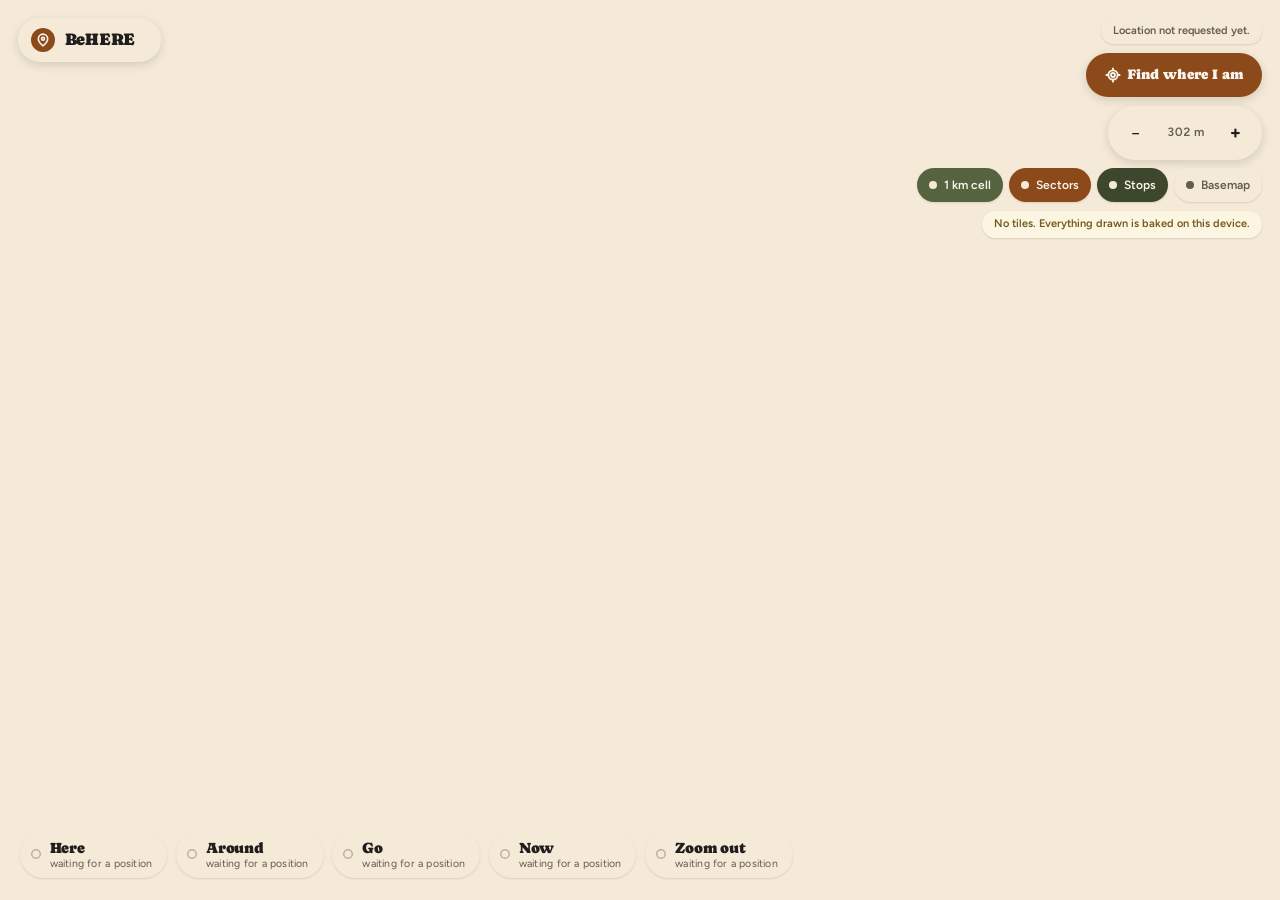
==== commit 39ff4319: "map: let the user refuse the basemap, and remember it The revamp shipped with map.js exposing setTil" ====
--- a/web/index.html
+++ b/web/index.html
@@ -299,6 +299,14 @@
     <button type="button" class="chip" data-layer="stops" aria-pressed="true">
       <span class="chip__swatch"></span><span data-i18n="map.layer.stops">Stops</span>
     </button>
+    <!-- The basemap is the one layer that is neither ours nor baked, and the
+         only one that tells a third party where the user is standing. It is on
+         by default, but that cost has to be refusable, so it gets a chip like
+         any other layer and the choice persists. Off is a complete map, not a
+         degraded one: every stroke above this line is drawn from this device. -->
+    <button type="button" class="chip" data-layer="basemap" aria-pressed="true">
+      <span class="chip__swatch"></span><span data-i18n="map.layer.basemap">Basemap</span>
+    </button>
   </div>
 
   <!-- Two states only, and the second is not an error style: "no tiles" is an
--- a/web/app/app.css
+++ b/web/app/app.css
@@ -1039,6 +1039,14 @@
 .chip[data-layer="stops"][aria-pressed="true"]:hover { background: var(--ink-stops-hover); }
 .chip[data-layer="stops"][aria-pressed="true"]:active { background: var(--ink-stops-active); }
 
+/* The basemap is the ground, not a data layer, so its swatch is the neutral
+   ink rather than one of the three layer inks. Same 5.53:1 on the cream ground
+   as every other muted mark, and it inherits the generic pressed treatment. */
+.chip[data-layer="basemap"] .chip__swatch { background: var(--ink-muted); }
+.chip[data-layer="basemap"][aria-pressed="true"] { background: var(--ink-muted); }
+.chip[data-layer="basemap"][aria-pressed="true"]:hover { background: var(--ink-muted-hover, var(--color-neutral-800)); }
+.chip[data-layer="basemap"][aria-pressed="true"]:active { background: var(--color-neutral-900); }
+
 /* The collapsed form, below 560px. Progressive enhancement: without
    data-collapsible the three chips simply stay visible at every width. */
 .chips__toggle { display: none; }
